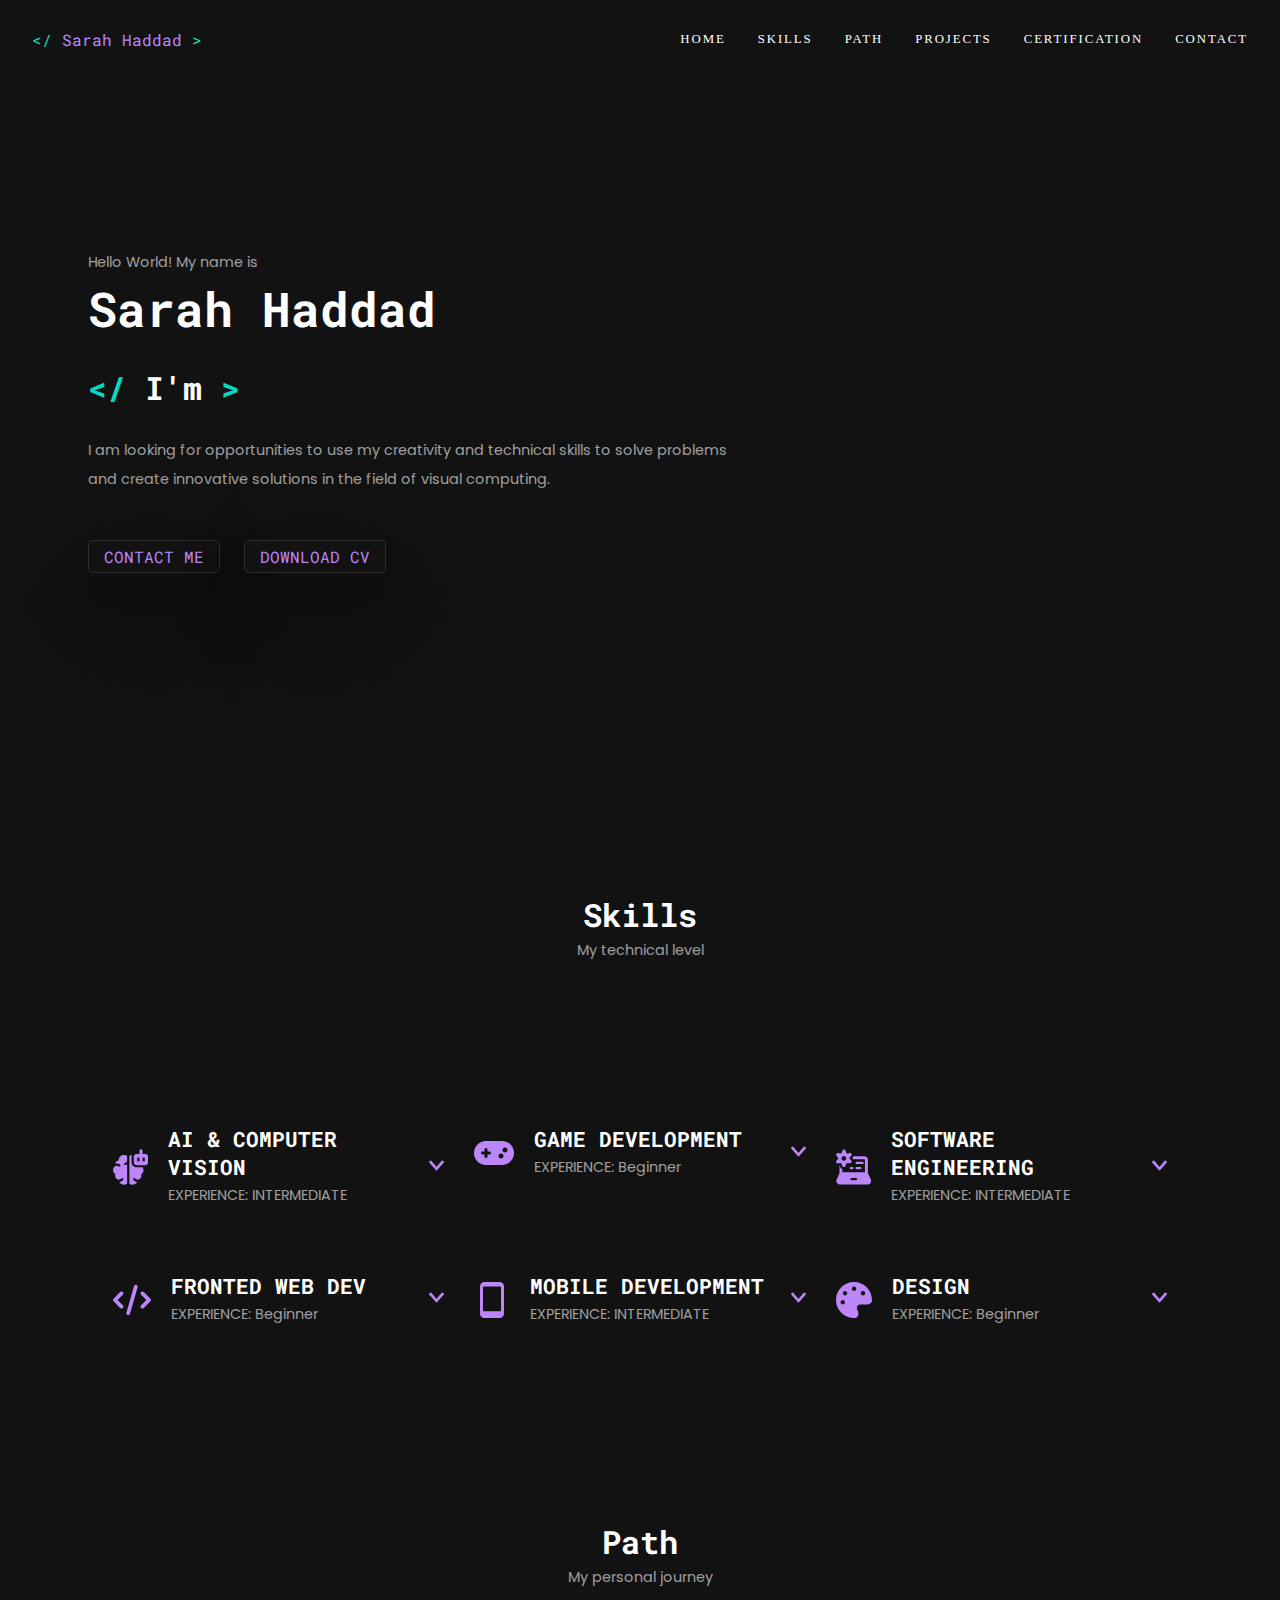
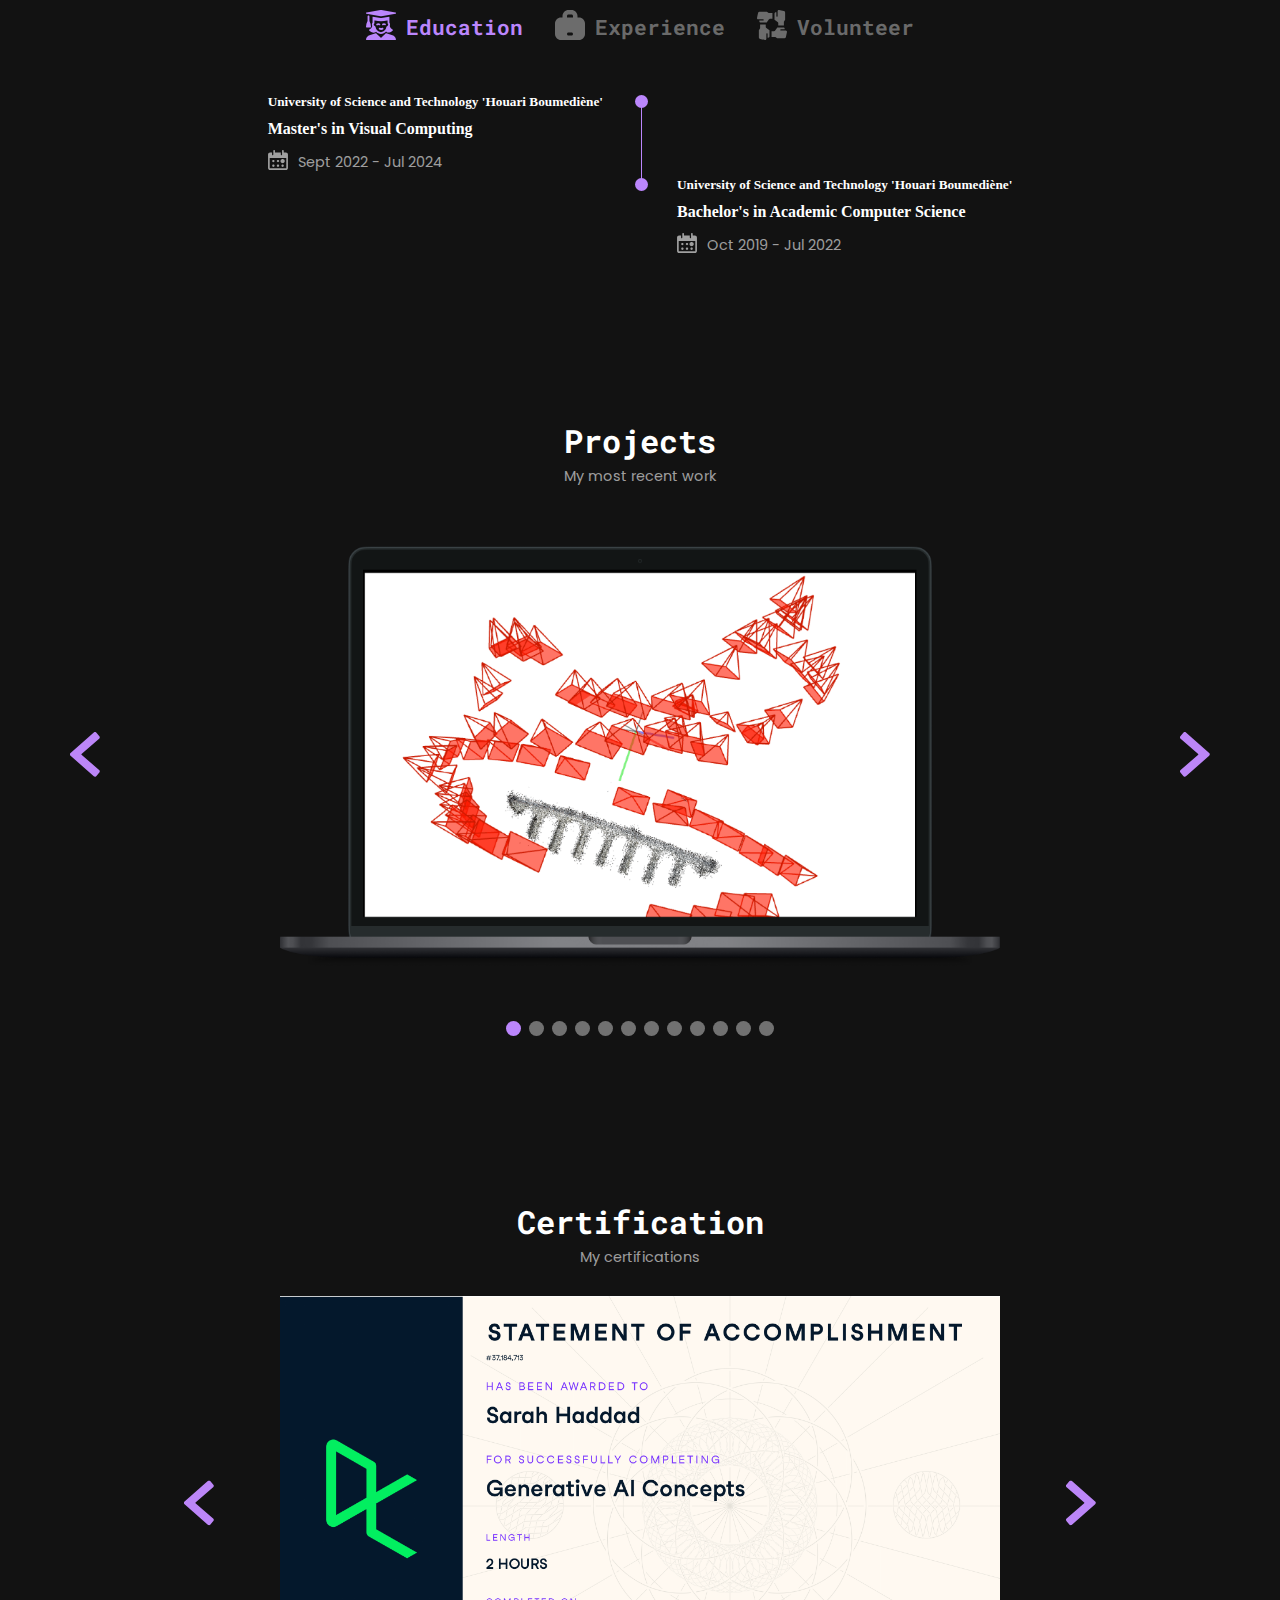
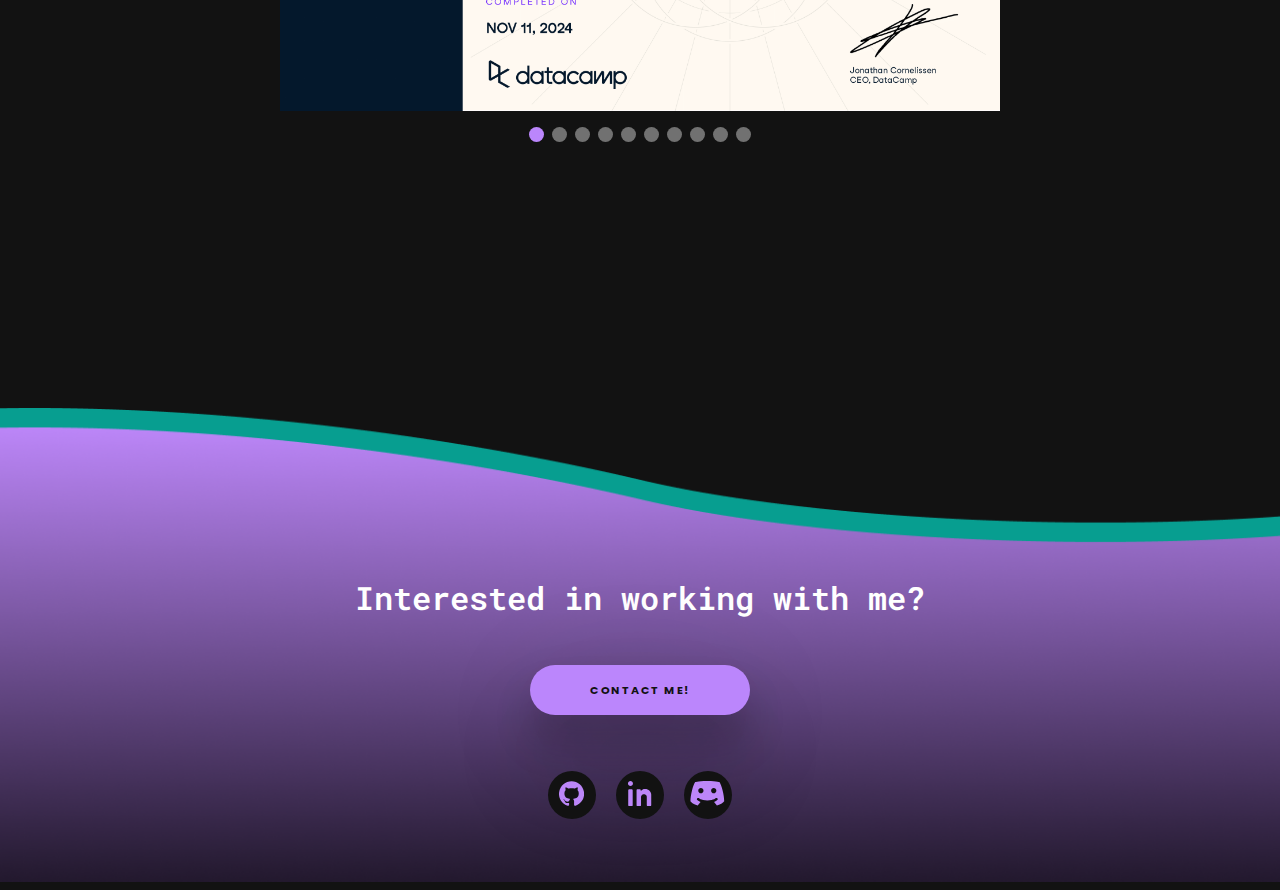
==== index.html @ 55890edb "fixing" ====
<!DOCTYPE html>
<html lang="en">

<head>
  <meta charset="UTF-8" />
  <meta name="viewport" content="width=device-width, initial-scale=1.0" />
  <title>Sarah Haddad's Portfolio</title>
  <meta name="description"
    content="Explore Sarah Haddad's portfolio, skills, and journey in the world of visual computing." />
  <link rel="stylesheet" href="https://fonts.googleapis.com/css?family=Roboto Mono" />
  <link rel="stylesheet" href="https://fonts.googleapis.com/css?family=Poppins" />
  <link rel="stylesheet" href="assets/stylee.css" />

  <link rel="icon" type="image/png" href="assets/icons/favicon-96x96.png" sizes="96x96" />
  <link rel="icon" type="image/svg+xml" href="assets/icons/favicon.svg" />
  <link rel="shortcut icon" href="assets/icons/favicon.ico" />
  <link rel="apple-touch-icon" sizes="180x180" href="assets/icons/apple-touch-icon.png" />
  <link rel="manifest" href="assets/icons/site.webmanifest" />  

</head>

<body>
  <!-- Navigation Bar -->
  <header>
    <nav>
      <a href="#" class="nav__logo">
        <span class="Green">&lt;/</span>
        <span id="typeit-quote-head">Sarah Haddad</span>
        <span class="Green">&gt;</span>
      </a>
      <div id="nav-menu">
        <ul class="nav__list">
          <li class="nav__item">
            <a href="#home" class="nav__link active-link"> Home </a>
          </li>
          <li class="nav__item">
            <a href="#skills" class="nav__link"> Skills </a>
          </li>
          <li class="nav__item">
            <a href="#path" class="nav__link"> Path </a>
          </li>
          <li class="nav__item">
            <a href="#projects" class="nav__link"> Projects </a>
          </li>
          <li class="nav__item">
            <a href="#certification" class="nav__link"> Certification </a>
          </li>
          <li class="nav__item">
            <a href="#contact" class="nav__link"> Contact </a>
          </li>
        </ul>
      </div>
    </nav>
  </header>

  <!-- Home Page -->
  <section id="home">
    <p id="noPadP">Hello World! My name is</p>
    <h1 id="noPadH">Sarah Haddad</h1>
    <h2>
      <span class="Green">&lt;/</span>
      I'm <span id='typeit-quote'></span>
      <span class="Green">&gt;</span>
    </h2>
    <p>
      I am looking for opportunities to use my creativity and technical skills
      to solve problems
      <br />
      and create innovative solutions in the field of visual computing.
    </p>
    <button id="ContactME">Contact me</button>
    <a href="https://drive.google.com/file/d/1-8u-pyVTPHi-Y_FFVBQuqlkDjjdVcRML/view?usp=sharing"
      download="CV.pdf">
      <button id="DownlowdCV">Download CV</button>
    </a>
  </section>

  <!-- Skills Page -->
  <section id="skills">
    <span class="section__bar"> </span>

    <h2 class="section__title">Skills</h2>
    <p class="section__subtitle">My technical level</p>
    <span class="section__bar"> </span>
    <div class="skills__container">
      <!-- AI & COMPUTER VISION -->
      <div class="skills__content skills__close">
        <div class="skills__header">
          <svg xmlns="http://www.w3.org/2000/svg" width="38" height="38" viewBox="0 0 518 520" fill="none">
            <path fill-rule="evenodd" clip-rule="evenodd"
              d="M389.936 67.9424V22.4215C389.936 16.6089 392.245 11.0343 396.356 6.9241C400.466 2.81392 406.04 0.504852 411.853 0.504852C417.666 0.504852 423.24 2.81392 427.35 6.9241C431.461 11.0343 433.77 16.6089 433.77 22.4215V67.9424H473.855C485.481 67.9424 496.63 72.5606 504.85 80.7809C513.07 89.0013 517.689 100.15 517.689 111.776V188.791C517.689 200.416 513.07 211.565 504.85 219.786C496.63 228.006 485.481 232.624 473.855 232.624H349.807C338.182 232.624 327.032 228.006 318.812 219.786C310.592 211.565 305.974 200.416 305.974 188.791V111.776C305.974 100.15 310.592 89.0013 318.812 80.7809C327.032 72.5606 338.182 67.9424 349.807 67.9424H389.914H389.936ZM372.381 180.791C368.022 180.791 363.841 179.06 360.758 175.977C357.675 172.894 355.944 168.713 355.944 164.354V136.301C355.944 131.941 357.675 127.76 360.758 124.677C363.841 121.595 368.022 119.863 372.381 119.863C376.741 119.863 380.921 121.595 384.004 124.677C387.087 127.76 388.819 131.941 388.819 136.301V164.354C388.819 168.713 387.087 172.894 384.004 175.977C380.921 179.06 376.741 180.791 372.381 180.791ZM434.909 164.354C434.909 168.713 436.641 172.894 439.724 175.977C442.806 179.06 446.987 180.791 451.347 180.791C455.706 180.791 459.887 179.06 462.97 175.977C466.052 172.894 467.784 168.713 467.784 164.354V136.301C467.784 131.941 466.052 127.76 462.97 124.677C459.887 121.595 455.706 119.863 451.347 119.863C446.987 119.863 442.806 121.595 439.724 124.677C436.641 127.76 434.909 131.941 434.909 136.301V164.354ZM278.994 82.254C275.1 91.6084 273.104 101.643 273.12 111.776V188.791C273.12 209.135 281.202 228.646 295.588 243.032C309.973 257.418 329.484 265.499 349.829 265.499H435.085C440.871 273.362 444.901 282.377 446.901 291.933C448.902 301.488 448.826 311.362 446.68 320.886C444.533 330.41 440.365 339.362 434.459 347.135C428.552 354.909 421.045 361.323 412.445 365.943C416.019 374.307 417.578 383.394 416.998 392.471C416.418 401.548 413.713 410.362 409.103 418.203C404.493 426.043 398.106 432.692 390.456 437.612C382.806 442.533 374.107 445.588 365.061 446.531V446.86C364.573 446.808 364.083 446.779 363.592 446.772C342.859 446.421 331.726 437.041 326.115 428.45C323.723 424.802 319.98 422.254 315.71 421.367C311.439 420.479 306.991 421.324 303.344 423.716C299.696 426.108 297.148 429.85 296.26 434.121C295.373 438.391 296.218 442.84 298.609 446.487C308.91 462.158 327.364 476.513 355.33 479.209C348.502 491.438 338.531 501.621 326.447 508.704C314.363 515.786 300.606 519.511 286.599 519.491C269.504 519.491 253.68 514.056 240.793 504.829V96.5656C251.752 88.7194 264.814 83.6348 278.994 82.254ZM162.069 81.9034C179.186 81.9034 195.009 87.3387 207.918 96.5875V158.612C208.071 164.159 207.079 169.677 205.005 174.824C202.931 179.971 199.82 184.636 195.864 188.528C188.544 195.914 180.479 199.092 177.016 199.486C174.827 199.673 172.699 200.296 170.755 201.319C168.811 202.342 167.093 203.744 165.7 205.442C164.307 207.141 163.269 209.101 162.647 211.208C162.025 213.314 161.831 215.524 162.077 217.706C162.323 219.889 163.004 222 164.08 223.915C165.155 225.83 166.604 227.51 168.34 228.855C170.076 230.201 172.064 231.185 174.186 231.75C176.309 232.314 178.523 232.448 180.698 232.142C189.245 231.178 198.954 227.277 207.918 221.118V504.807C195.009 514.056 179.208 519.491 162.069 519.491C148.062 519.511 134.305 515.786 122.221 508.704C110.137 501.621 100.165 491.438 93.338 479.209C121.304 476.535 139.779 462.158 150.058 446.487C152.45 442.84 153.295 438.391 152.407 434.121C151.52 429.85 148.972 426.108 145.324 423.716C141.677 421.324 137.229 420.479 132.958 421.367C128.688 422.254 124.945 424.802 122.553 428.45C116.942 437.041 105.809 446.421 85.0754 446.772C84.5849 446.779 84.0949 446.808 83.607 446.86L83.5851 446.553C74.5385 445.609 65.8399 442.555 58.1901 437.634C50.5402 432.714 44.1529 426.065 39.5427 418.225C34.9326 410.384 32.2283 401.57 31.648 392.493C31.0676 383.416 32.6272 374.329 36.2012 365.965C25.3539 360.127 16.2917 351.458 9.97809 340.88C3.66453 330.302 0.335702 318.211 0.345572 305.892C0.345572 282.66 11.8957 262.256 29.5386 249.917C52.5072 238.016 74.0294 243.122 83.5851 252.481C86.7323 255.358 90.8746 256.9 95.1374 256.781C99.4001 256.661 103.45 254.89 106.431 251.84C109.412 248.791 111.091 244.702 111.114 240.438C111.137 236.174 109.502 232.067 106.554 228.986C88.8012 211.606 60.2438 205.623 32.2124 213.644C34.2704 201.066 40.4044 189.512 49.6707 180.761C58.9369 172.009 70.822 166.545 83.4974 165.209C82.8543 154.499 84.4102 143.771 88.0693 133.685C91.7283 123.599 97.4131 114.369 104.774 106.563C112.134 98.7574 121.014 92.5406 130.868 88.2959C140.722 84.0511 151.34 81.8681 162.069 81.8814V81.9034Z"
              fill="#BC86F8" />
          </svg>
          <div class="info">
            <h3>AI & COMPUTER VISION</h3>
            <p>EXPERIENCE: INTERMEDIATE</p>
          </div>
          <i class="uil uil-angle-down skills__arrow">
            <svg xmlns="http://www.w3.org/2000/svg" width="15" height="15" viewBox="0 0 48 48" fill="none">
              <g clip-path="url(#clip0_47_6331)">
                <path
                  d="M0.499978 14.42L22.5 39.36C22.6981 39.5695 22.9369 39.7363 23.2016 39.8503C23.4664 39.9643 23.7517 40.0231 24.04 40.0231C24.3283 40.0231 24.6135 39.9643 24.8783 39.8503C25.1431 39.7363 25.3819 39.5695 25.58 39.36L47.58 14.42C47.9066 14.0076 48.0575 13.483 48 12.96C47.9783 12.6936 47.9034 12.4341 47.7797 12.1971C47.6561 11.9601 47.4861 11.7503 47.28 11.58L43.58 8.48003C43.3779 8.30521 43.1428 8.17266 42.8886 8.09021C42.6344 8.00777 42.3662 7.97711 42.1 8.00003C41.835 8.0192 41.5765 8.09098 41.3395 8.21117C41.1026 8.33135 40.892 8.49754 40.72 8.70003L24.38 27.6C24.2789 27.7002 24.1423 27.7564 24 27.7564C23.8577 27.7564 23.7211 27.7002 23.62 27.6L7.27998 8.70003C6.95667 8.31386 6.49956 8.06388 5.99998 8.00003C5.73509 7.97438 5.46775 8.00186 5.21361 8.08085C4.95947 8.15983 4.72366 8.28875 4.51998 8.46003L0.719978 11.58C0.513822 11.7503 0.343887 11.9601 0.22022 12.1971C0.096552 12.4341 0.0216625 12.6936 -2.15699e-05 12.96C-0.0175307 13.2244 0.0176531 13.4896 0.103487 13.7402C0.18932 13.9908 0.324093 14.2219 0.499978 14.42Z"
                  fill="#BC86F8" />
              </g>
              <defs>
                <clipPath id="clip0_47_6331">
                  <rect width="48" height="48" fill="white" />
                </clipPath>
              </defs>
            </svg>
          </i>
        </div>

        <ul class="skills__list">
          <li>
            <div class="skills__titles">
              <h4 class="skills__name">OpenCV</h4>
              <p class="skills__number">70%</p>
            </div>
            <div class="skills__bar">
              <span class="skills__percentage number70"> </span>
            </div>
          </li>
          <li>
            <div class="skills__titles">
              <h4 class="skills__name">TensorFlow</h4>
              <p class="skills__number">60%</p>
            </div>
            <div class="skills__bar">
              <span class="skills__percentage number60"> </span>
            </div>
          </li>
          <li>
            <div class="skills__titles">
              <h4 class="skills__name">PyTorch</h4>
              <p class="skills__number">70%</p>
            </div>
            <div class="skills__bar">
              <span class="skills__percentage number70"> </span>
            </div>
          </li>
          <li>
            <div class="skills__titles">
              <h4 class="skills__name">Numpy</h4>
              <p class="skills__number">70%</p>
            </div>
            <div class="skills__bar">
              <span class="skills__percentage number70"> </span>
            </div>
          </li>
          <li>
            <div class="skills__titles">
              <h4 class="skills__name">Pandas</h4>
              <p class="skills__number">70%</p>
            </div>
            <div class="skills__bar">
              <span class="skills__percentage number70"> </span>
            </div>
          </li>
        </ul>
      </div>
      <!-- GAME DEVELOPMENT -->
      <div class="skills__content skills__close">
        <div class="skills__header">
          <svg xmlns="http://www.w3.org/2000/svg" width="40" height="40" viewBox="0 0 640 384" fill="none">
            <path
              d="M192 0C86 0 0 86 0 192C0 298 86 384 192 384H448C554 384 640 298 640 192C640 86 554 0 448 0H192ZM496 104C506.609 104 516.783 108.214 524.284 115.716C531.786 123.217 536 133.391 536 144C536 154.609 531.786 164.783 524.284 172.284C516.783 179.786 506.609 184 496 184C485.391 184 475.217 179.786 467.716 172.284C460.214 164.783 456 154.609 456 144C456 133.391 460.214 123.217 467.716 115.716C475.217 108.214 485.391 104 496 104ZM392 240C392 229.391 396.214 219.217 403.716 211.716C411.217 204.214 421.391 200 432 200C442.609 200 452.783 204.214 460.284 211.716C467.786 219.217 472 229.391 472 240C472 250.609 467.786 260.783 460.284 268.284C452.783 275.786 442.609 280 432 280C421.391 280 411.217 275.786 403.716 268.284C396.214 260.783 392 250.609 392 240ZM168 136C168 122.7 178.7 112 192 112C205.3 112 216 122.7 216 136V168H248C261.3 168 272 178.7 272 192C272 205.3 261.3 216 248 216H216V248C216 261.3 205.3 272 192 272C178.7 272 168 261.3 168 248V216H136C122.7 216 112 205.3 112 192C112 178.7 122.7 168 136 168H168V136Z"
              fill="#BC86F8" />
          </svg>
          <div class="info">
            <h3>GAME DEVELOPMENT</h3>
            <p>EXPERIENCE: Beginner</p>
          </div>
          <i class="uil uil-angle-down skills__arrow">
            <svg xmlns="http://www.w3.org/2000/svg" width="15" height="15" viewBox="0 0 48 48" fill="none">
              <g clip-path="url(#clip0_47_6331)">
                <path
                  d="M0.499978 14.42L22.5 39.36C22.6981 39.5695 22.9369 39.7363 23.2016 39.8503C23.4664 39.9643 23.7517 40.0231 24.04 40.0231C24.3283 40.0231 24.6135 39.9643 24.8783 39.8503C25.1431 39.7363 25.3819 39.5695 25.58 39.36L47.58 14.42C47.9066 14.0076 48.0575 13.483 48 12.96C47.9783 12.6936 47.9034 12.4341 47.7797 12.1971C47.6561 11.9601 47.4861 11.7503 47.28 11.58L43.58 8.48003C43.3779 8.30521 43.1428 8.17266 42.8886 8.09021C42.6344 8.00777 42.3662 7.97711 42.1 8.00003C41.835 8.0192 41.5765 8.09098 41.3395 8.21117C41.1026 8.33135 40.892 8.49754 40.72 8.70003L24.38 27.6C24.2789 27.7002 24.1423 27.7564 24 27.7564C23.8577 27.7564 23.7211 27.7002 23.62 27.6L7.27998 8.70003C6.95667 8.31386 6.49956 8.06388 5.99998 8.00003C5.73509 7.97438 5.46775 8.00186 5.21361 8.08085C4.95947 8.15983 4.72366 8.28875 4.51998 8.46003L0.719978 11.58C0.513822 11.7503 0.343887 11.9601 0.22022 12.1971C0.096552 12.4341 0.0216625 12.6936 -2.15699e-05 12.96C-0.0175307 13.2244 0.0176531 13.4896 0.103487 13.7402C0.18932 13.9908 0.324093 14.2219 0.499978 14.42Z"
                  fill="#BC86F8" />
              </g>
              <defs>
                <clipPath id="clip0_47_6331">
                  <rect width="48" height="48" fill="white" />
                </clipPath>
              </defs>
            </svg>
          </i>
        </div>
        <ul class="skills__list">
          <li>
            <div class="skills__titles">
              <h4 class="skills__name">Unity Engine</h4>
              <p class="skills__number">35%</p>
            </div>
            <div class="skills__bar">
              <span class="skills__percentage number35"> </span>
            </div>
          </li>
          <li>
            <div class="skills__titles">
              <h4 class="skills__name">C#</h4>
              <p class="skills__number">45%</p>
            </div>
            <div class="skills__bar">
              <span class="skills__percentage number45"> </span>
            </div>
          </li>
          <li>
            <div class="skills__titles">
              <h4 class="skills__name">Blender</h4>
              <p class="skills__number">40%</p>
            </div>
            <div class="skills__bar">
              <span class="skills__percentage number40"> </span>
            </div>
          </li>
        </ul>
      </div>

      <!-- SOFTWARE ENGINEERING -->
      <div class="skills__content skills__close">
        <div class="skills__header">
          <svg xmlns="http://www.w3.org/2000/svg" width="38" height="38" viewBox="0 0 527 526" fill="none">
            <path fill-rule="evenodd" clip-rule="evenodd"
              d="M141.73 19.2439L151.05 47.2027C153.38 56.5223 165.029 63.5342 174.349 61.1821L202.308 54.1924C227.959 49.5326 244.268 77.4914 227.959 96.1528L206.99 117.122C203.623 120.542 201.737 125.149 201.737 129.947C201.737 134.746 203.623 139.353 206.99 142.773L227.959 163.742C244.29 182.381 227.959 212.692 202.33 205.68L174.371 203.373C165.051 201.043 153.38 205.703 151.072 217.352L141.73 245.311C140.399 250.798 137.262 255.679 132.823 259.17C128.385 262.66 122.902 264.558 117.255 264.558C111.608 264.558 106.126 262.66 101.687 259.17C97.2483 255.679 94.1114 250.798 92.78 245.311L83.4604 217.352C81.1305 208.032 69.481 201.043 60.1614 203.373L32.2026 210.362C6.52928 215.022 -9.75784 187.063 6.52928 168.424L27.4984 147.433C30.8579 144.014 32.7403 139.412 32.7403 134.618C32.7403 129.825 30.8579 125.223 27.4984 121.804L8.88137 96.1306C-7.42794 77.4914 8.88137 47.1805 34.5103 54.1924L62.4691 61.1821C71.7887 63.512 83.4604 58.8522 85.7903 47.2027L95.1099 19.2217C99.7697 -6.40723 134.74 -6.40723 141.708 19.2217L141.73 19.2439ZM152.226 132.277C152.343 136.942 151.526 141.584 149.822 145.928C148.118 150.272 145.562 154.232 142.304 157.573C139.046 160.914 135.152 163.569 130.852 165.382C126.552 167.195 121.933 168.129 117.266 168.129C112.6 168.129 107.98 167.195 103.68 165.382C99.3803 163.569 95.4866 160.914 92.2287 157.573C88.9707 154.232 86.4144 150.272 84.7104 145.928C83.0063 141.584 82.189 136.942 82.3065 132.277C82.6292 123.224 86.4525 114.649 92.9714 108.358C99.4903 102.068 108.196 98.5522 117.255 98.5522C126.314 98.5522 135.02 102.068 141.539 108.358C148.058 114.649 151.881 123.224 152.204 132.277H152.226ZM52.1288 357.39V239.675L55.546 238.832L60.9602 255.119C66.7961 275.245 80.487 288.248 96.5079 294.172V340.038H433.123V155.199C433.123 150.606 428.264 145.724 423.559 145.724H256.162C254.716 143.801 253.16 141.964 251.502 140.221L241.25 129.947L251.502 119.696C256.614 114.332 260.758 108.124 263.75 101.345H423.559C452.694 101.345 477.48 126.02 477.48 155.221V357.168L521.859 449.788C522.081 450.231 522.303 450.675 522.458 451.119C528.516 466.23 530.003 485.646 517.488 502.288C508.39 514.403 493.989 525.942 472.221 525.942H59.4957C40.568 525.942 23.8815 515.136 14.229 502.288C2.13575 486.178 2.64611 464.566 9.81333 449.854L52.1288 357.39ZM232.685 429.395C228.271 429.395 224.038 431.149 220.917 434.27C217.796 437.391 216.043 441.624 216.043 446.038C216.043 450.451 217.796 454.684 220.917 457.805C224.038 460.926 228.271 462.68 232.685 462.68H299.032C303.446 462.68 307.679 460.926 310.8 457.805C313.921 454.684 315.674 450.451 315.674 446.038C315.674 441.624 313.921 437.391 310.8 434.27C307.679 431.149 303.446 429.395 299.032 429.395H232.685ZM292.353 201.087C292.353 196.673 294.106 192.44 297.227 189.319C300.348 186.198 304.581 184.445 308.995 184.445H397.442C401.856 184.445 406.089 186.198 409.21 189.319C412.331 192.44 414.084 196.673 414.084 201.087C414.084 205.501 412.331 209.734 409.21 212.855C406.089 215.976 401.856 217.729 397.442 217.729H308.995C304.581 217.729 300.348 215.976 297.227 212.855C294.106 209.734 292.353 205.501 292.353 201.087ZM308.995 261.687C304.581 261.687 300.348 263.44 297.227 266.561C294.106 269.682 292.353 273.915 292.353 278.329C292.353 282.743 294.106 286.976 297.227 290.097C300.348 293.218 304.581 294.971 308.995 294.971H364.291C368.705 294.971 372.938 293.218 376.059 290.097C379.18 286.976 380.933 282.743 380.933 278.329C380.933 273.915 379.18 269.682 376.059 266.561C372.938 263.44 368.705 261.687 364.291 261.687H308.995ZM204.637 279.239C204.637 274.825 206.391 270.592 209.512 267.471C212.633 264.35 216.866 262.597 221.28 262.597H243.469C245.655 262.597 247.819 263.027 249.838 263.863C251.857 264.7 253.692 265.926 255.237 267.471C256.782 269.016 258.008 270.851 258.845 272.87C259.681 274.889 260.111 277.053 260.111 279.239C260.111 281.424 259.681 283.588 258.845 285.607C258.008 287.626 256.782 289.461 255.237 291.007C253.692 292.552 251.857 293.778 249.838 294.614C247.819 295.45 245.655 295.881 243.469 295.881H221.28C216.866 295.881 212.633 294.128 209.512 291.007C206.391 287.885 204.637 283.652 204.637 279.239Z"
              fill="#BC86F8" />
          </svg>
          <div class="info">
            <h3>SOFTWARE ENGINEERING</h3>
            <p>EXPERIENCE: INTERMEDIATE</p>
          </div>
          <i class="uil uil-angle-down skills__arrow">
            <svg xmlns="http://www.w3.org/2000/svg" width="15" height="15" viewBox="0 0 48 48" fill="none">
              <g clip-path="url(#clip0_47_6331)">
                <path
                  d="M0.499978 14.42L22.5 39.36C22.6981 39.5695 22.9369 39.7363 23.2016 39.8503C23.4664 39.9643 23.7517 40.0231 24.04 40.0231C24.3283 40.0231 24.6135 39.9643 24.8783 39.8503C25.1431 39.7363 25.3819 39.5695 25.58 39.36L47.58 14.42C47.9066 14.0076 48.0575 13.483 48 12.96C47.9783 12.6936 47.9034 12.4341 47.7797 12.1971C47.6561 11.9601 47.4861 11.7503 47.28 11.58L43.58 8.48003C43.3779 8.30521 43.1428 8.17266 42.8886 8.09021C42.6344 8.00777 42.3662 7.97711 42.1 8.00003C41.835 8.0192 41.5765 8.09098 41.3395 8.21117C41.1026 8.33135 40.892 8.49754 40.72 8.70003L24.38 27.6C24.2789 27.7002 24.1423 27.7564 24 27.7564C23.8577 27.7564 23.7211 27.7002 23.62 27.6L7.27998 8.70003C6.95667 8.31386 6.49956 8.06388 5.99998 8.00003C5.73509 7.97438 5.46775 8.00186 5.21361 8.08085C4.95947 8.15983 4.72366 8.28875 4.51998 8.46003L0.719978 11.58C0.513822 11.7503 0.343887 11.9601 0.22022 12.1971C0.096552 12.4341 0.0216625 12.6936 -2.15699e-05 12.96C-0.0175307 13.2244 0.0176531 13.4896 0.103487 13.7402C0.18932 13.9908 0.324093 14.2219 0.499978 14.42Z"
                  fill="#BC86F8" />
              </g>
              <defs>
                <clipPath id="clip0_47_6331">
                  <rect width="48" height="48" fill="white" />
                </clipPath>
              </defs>
            </svg>
          </i>
        </div>
        <ul class="skills__list">
          <li>
            <div class="skills__titles">
              <h4 class="skills__name">Python</h4>
              <p class="skills__number">75%</p>
            </div>
            <div class="skills__bar">
              <span class="skills__percentage number75"> </span>
            </div>
          </li>
          <li>
            <div class="skills__titles">
              <h4 class="skills__name">Java</h4>
              <p class="skills__number">40%</p>
            </div>
            <div class="skills__bar">
              <span class="skills__percentage number40"> </span>
            </div>
          </li>
          <li>
            <div class="skills__titles">
              <h4 class="skills__name">C</h4>
              <p class="skills__number">60%</p>
            </div>
            <div class="skills__bar">
              <span class="skills__percentage number60"> </span>
            </div>
          </li>
          <li>
            <div class="skills__titles">
              <h4 class="skills__name">GitHub</h4>
              <p class="skills__number">60%</p>
            </div>
            <div class="skills__bar">
              <span class="skills__percentage number60"> </span>
            </div>
          </li>
        </ul>
      </div>
      <!-- FRONTED WEB DEVELOPMENT -->
      <div class="skills__content skills__close">
        <div class="skills__header">
          <svg xmlns="http://www.w3.org/2000/svg" width="38" height="38" viewBox="0 0 640 513" fill="none">
            <path
              d="M392.775 1.25413C375.775 -3.64587 358.075 6.25413 353.175 23.2541L225.175 471.254C220.275 488.254 230.175 505.954 247.175 510.854C264.175 515.754 281.875 505.854 286.775 488.854L414.775 40.8541C419.675 23.8541 409.775 6.15413 392.775 1.25413ZM473.375 121.354C460.875 133.854 460.875 154.154 473.375 166.654L562.675 256.054L473.275 345.454C460.775 357.954 460.775 378.254 473.275 390.754C485.775 403.254 506.075 403.254 518.575 390.754L630.575 278.754C643.075 266.254 643.075 245.954 630.575 233.454L518.575 121.454C506.075 108.954 485.775 108.954 473.275 121.454L473.375 121.354ZM166.675 121.354C154.175 108.854 133.875 108.854 121.375 121.354L9.375 233.354C-3.125 245.854 -3.125 266.154 9.375 278.654L121.375 390.654C133.875 403.154 154.175 403.154 166.675 390.654C179.175 378.154 179.175 357.854 166.675 345.354L77.275 256.054L166.675 166.654C179.175 154.154 179.175 133.854 166.675 121.354Z"
              fill="#BC86F8" />
          </svg>
          <div class="info">
            <h3>FRONTED WEB DEV</h3>
            <p>EXPERIENCE: Beginner</p>
          </div>
          <i class="uil uil-angle-down skills__arrow">
            <svg xmlns="http://www.w3.org/2000/svg" width="15" height="15" viewBox="0 0 48 48" fill="none">
              <g clip-path="url(#clip0_47_6331)">
                <path
                  d="M0.499978 14.42L22.5 39.36C22.6981 39.5695 22.9369 39.7363 23.2016 39.8503C23.4664 39.9643 23.7517 40.0231 24.04 40.0231C24.3283 40.0231 24.6135 39.9643 24.8783 39.8503C25.1431 39.7363 25.3819 39.5695 25.58 39.36L47.58 14.42C47.9066 14.0076 48.0575 13.483 48 12.96C47.9783 12.6936 47.9034 12.4341 47.7797 12.1971C47.6561 11.9601 47.4861 11.7503 47.28 11.58L43.58 8.48003C43.3779 8.30521 43.1428 8.17266 42.8886 8.09021C42.6344 8.00777 42.3662 7.97711 42.1 8.00003C41.835 8.0192 41.5765 8.09098 41.3395 8.21117C41.1026 8.33135 40.892 8.49754 40.72 8.70003L24.38 27.6C24.2789 27.7002 24.1423 27.7564 24 27.7564C23.8577 27.7564 23.7211 27.7002 23.62 27.6L7.27998 8.70003C6.95667 8.31386 6.49956 8.06388 5.99998 8.00003C5.73509 7.97438 5.46775 8.00186 5.21361 8.08085C4.95947 8.15983 4.72366 8.28875 4.51998 8.46003L0.719978 11.58C0.513822 11.7503 0.343887 11.9601 0.22022 12.1971C0.096552 12.4341 0.0216625 12.6936 -2.15699e-05 12.96C-0.0175307 13.2244 0.0176531 13.4896 0.103487 13.7402C0.18932 13.9908 0.324093 14.2219 0.499978 14.42Z"
                  fill="#BC86F8" />
              </g>
              <defs>
                <clipPath id="clip0_47_6331">
                  <rect width="48" height="48" fill="white" />
                </clipPath>
              </defs>
            </svg>
          </i>
        </div>

        <ul class="skills__list">
          <li>
            <!-- HTML5: 60% -->
            <div class="skills__titles">
              <h4 class="skills__name">HTML5</h4>
              <p class="skills__number">60%</p>
            </div>
            <div class="skills__bar">
              <span class="skills__percentage number60"> </span>
            </div>
          </li>
          <li>
            <!-- CSS3: 60% -->
            <div class="skills__titles">
              <h4 class="skills__name">CSS3</h4>
              <p class="skills__number">60%</p>
            </div>
            <div class="skills__bar">
              <span class="skills__percentage number60"> </span>
            </div>
          </li>
          <li>
            <!-- Javascript: 50% -->
            <div class="skills__titles">
              <h4 class="skills__name">Javascript</h4>
              <p class="skills__number">50%</p>
            </div>
            <div class="skills__bar">
              <span class="skills__percentage number50"> </span>
            </div>
          </li>
          <!-- D3.js: 50% -->
          <div class="skills__titles">
            <h4 class="skills__name">D3.js</h4>
            <p class="skills__number">50%</p>
          </div>
          <div class="skills__bar">
            <span class="skills__percentage number50"> </span>
          </div>
          </li>
          <li>
            <!-- Vue.js: 30% -->
            <div class="skills__titles">
              <h4 class="skills__name">Vue.js</h4>
              <p class="skills__number">30%</p>
            </div>
            <div class="skills__bar">
              <span class="skills__percentage number30"> </span>
            </div>
          </li>
          <li>
            <!-- React: 20% -->
            <div class="skills__titles">
              <h4 class="skills__name">React</h4>
              <p class="skills__number">20%</p>
            </div>
            <div class="skills__bar">
              <span class="skills__percentage number20"> </span>
            </div>
          </li>
        </ul>
      </div>
      <!-- MOBILE DEVELOPMENT -->
      <div class="skills__content skills__close">
        <div class="skills__header">
          <svg xmlns="http://www.w3.org/2000/svg" width="36" height="36" viewBox="0 0 248 372" fill="none">
            <path
              d="M201.5 0H46.5C34.1674 0 22.34 4.89909 13.6195 13.6195C4.89909 22.34 0 34.1674 0 46.5V325.5C0 337.833 4.89909 349.66 13.6195 358.38C22.34 367.101 34.1674 372 46.5 372H201.5C213.833 372 225.66 367.101 234.38 358.38C243.101 349.66 248 337.833 248 325.5V46.5C248 34.1674 243.101 22.34 234.38 13.6195C225.66 4.89909 213.833 0 201.5 0ZM217 294.5C217 296.555 216.183 298.527 214.73 299.98C213.277 301.434 211.305 302.25 209.25 302.25H38.75C36.6946 302.25 34.7233 301.434 33.2699 299.98C31.8165 298.527 31 296.555 31 294.5V54.25C31 52.1946 31.8165 50.2233 33.2699 48.7699C34.7233 47.3165 36.6946 46.5 38.75 46.5H209.25C211.305 46.5 213.277 47.3165 214.73 48.7699C216.183 50.2233 217 52.1946 217 54.25V294.5Z"
              fill="#BC86F8" />
          </svg>
          <div class="info">
            <h3>MOBILE DEVELOPMENT</h3>
            <p>EXPERIENCE: INTERMEDIATE</p>
          </div>
          <i class="uil uil-angle-down skills__arrow">
            <svg xmlns="http://www.w3.org/2000/svg" width="15" height="15" viewBox="0 0 48 48" fill="none">
              <g clip-path="url(#clip0_47_6331)">
                <path
                  d="M0.499978 14.42L22.5 39.36C22.6981 39.5695 22.9369 39.7363 23.2016 39.8503C23.4664 39.9643 23.7517 40.0231 24.04 40.0231C24.3283 40.0231 24.6135 39.9643 24.8783 39.8503C25.1431 39.7363 25.3819 39.5695 25.58 39.36L47.58 14.42C47.9066 14.0076 48.0575 13.483 48 12.96C47.9783 12.6936 47.9034 12.4341 47.7797 12.1971C47.6561 11.9601 47.4861 11.7503 47.28 11.58L43.58 8.48003C43.3779 8.30521 43.1428 8.17266 42.8886 8.09021C42.6344 8.00777 42.3662 7.97711 42.1 8.00003C41.835 8.0192 41.5765 8.09098 41.3395 8.21117C41.1026 8.33135 40.892 8.49754 40.72 8.70003L24.38 27.6C24.2789 27.7002 24.1423 27.7564 24 27.7564C23.8577 27.7564 23.7211 27.7002 23.62 27.6L7.27998 8.70003C6.95667 8.31386 6.49956 8.06388 5.99998 8.00003C5.73509 7.97438 5.46775 8.00186 5.21361 8.08085C4.95947 8.15983 4.72366 8.28875 4.51998 8.46003L0.719978 11.58C0.513822 11.7503 0.343887 11.9601 0.22022 12.1971C0.096552 12.4341 0.0216625 12.6936 -2.15699e-05 12.96C-0.0175307 13.2244 0.0176531 13.4896 0.103487 13.7402C0.18932 13.9908 0.324093 14.2219 0.499978 14.42Z"
                  fill="#BC86F8" />
              </g>
              <defs>
                <clipPath id="clip0_47_6331">
                  <rect width="48" height="48" fill="white" />
                </clipPath>
              </defs>
            </svg>
          </i>
        </div>
        <ul class="skills__list">
          <li>
            <!-- Flutter: 40% -->
            <div class="skills__titles">
              <h4 class="skills__name">Flutter</h4>
              <p class="skills__number">70%</p>
            </div>
            <div class="skills__bar">
              <span class="skills__percentage number70"> </span>
            </div>
          </li>
          <li>
            <!-- Firebase: 40% -->
            <div class="skills__titles">
              <h4 class="skills__name">Firebase</h4>
              <p class="skills__number">70%</p>
            </div>
            <div class="skills__bar">
              <span class="skills__percentage number70"> </span>
            </div>
          </li>
        </ul>
      </div>
      <!-- DESIGN -->
      <div class="skills__content skills__close">
        <div class="skills__header">
          <svg xmlns="http://www.w3.org/2000/svg" width="36" height="36" viewBox="0 0 512 512" fill="none">
            <path
              d="M512 256C512 256.9 512 257.8 512 258.7C511.6 295.2 478.4 320 441.9 320H344C317.5 320 296 341.5 296 368C296 371.4 296.4 374.7 297 377.9C299.1 388.1 303.5 397.9 307.8 407.8C313.9 421.6 319.9 435.3 319.9 449.8C319.9 481.6 298.3 510.5 266.5 511.8C263 511.9 259.5 512 255.9 512C114.6 512 0 397.4 0 256C0 114.6 114.6 0 256 0C397.4 0 512 114.6 512 256ZM128 288C128 279.513 124.629 271.374 118.627 265.373C112.626 259.371 104.487 256 96 256C87.5131 256 79.3737 259.371 73.3726 265.373C67.3714 271.374 64 279.513 64 288C64 296.487 67.3714 304.626 73.3726 310.627C79.3737 316.629 87.5131 320 96 320C104.487 320 112.626 316.629 118.627 310.627C124.629 304.626 128 296.487 128 288ZM128 192C136.487 192 144.626 188.629 150.627 182.627C156.629 176.626 160 168.487 160 160C160 151.513 156.629 143.374 150.627 137.373C144.626 131.371 136.487 128 128 128C119.513 128 111.374 131.371 105.373 137.373C99.3714 143.374 96 151.513 96 160C96 168.487 99.3714 176.626 105.373 182.627C111.374 188.629 119.513 192 128 192ZM288 96C288 87.5131 284.629 79.3737 278.627 73.3726C272.626 67.3714 264.487 64 256 64C247.513 64 239.374 67.3714 233.373 73.3726C227.371 79.3737 224 87.5131 224 96C224 104.487 227.371 112.626 233.373 118.627C239.374 124.629 247.513 128 256 128C264.487 128 272.626 124.629 278.627 118.627C284.629 112.626 288 104.487 288 96ZM384 192C392.487 192 400.626 188.629 406.627 182.627C412.629 176.626 416 168.487 416 160C416 151.513 412.629 143.374 406.627 137.373C400.626 131.371 392.487 128 384 128C375.513 128 367.374 131.371 361.373 137.373C355.371 143.374 352 151.513 352 160C352 168.487 355.371 176.626 361.373 182.627C367.374 188.629 375.513 192 384 192Z"
              fill="#BC86F8" />
          </svg>
          <div class="info">
            <h3>DESIGN</h3>
            <p>EXPERIENCE: Beginner</p>
          </div>
          <i class="uil uil-angle-down skills__arrow">
            <svg xmlns="http://www.w3.org/2000/svg" width="15" height="15" viewBox="0 0 48 48" fill="none">
              <g clip-path="url(#clip0_47_6331)">
                <path
                  d="M0.499978 14.42L22.5 39.36C22.6981 39.5695 22.9369 39.7363 23.2016 39.8503C23.4664 39.9643 23.7517 40.0231 24.04 40.0231C24.3283 40.0231 24.6135 39.9643 24.8783 39.8503C25.1431 39.7363 25.3819 39.5695 25.58 39.36L47.58 14.42C47.9066 14.0076 48.0575 13.483 48 12.96C47.9783 12.6936 47.9034 12.4341 47.7797 12.1971C47.6561 11.9601 47.4861 11.7503 47.28 11.58L43.58 8.48003C43.3779 8.30521 43.1428 8.17266 42.8886 8.09021C42.6344 8.00777 42.3662 7.97711 42.1 8.00003C41.835 8.0192 41.5765 8.09098 41.3395 8.21117C41.1026 8.33135 40.892 8.49754 40.72 8.70003L24.38 27.6C24.2789 27.7002 24.1423 27.7564 24 27.7564C23.8577 27.7564 23.7211 27.7002 23.62 27.6L7.27998 8.70003C6.95667 8.31386 6.49956 8.06388 5.99998 8.00003C5.73509 7.97438 5.46775 8.00186 5.21361 8.08085C4.95947 8.15983 4.72366 8.28875 4.51998 8.46003L0.719978 11.58C0.513822 11.7503 0.343887 11.9601 0.22022 12.1971C0.096552 12.4341 0.0216625 12.6936 -2.15699e-05 12.96C-0.0175307 13.2244 0.0176531 13.4896 0.103487 13.7402C0.18932 13.9908 0.324093 14.2219 0.499978 14.42Z"
                  fill="#BC86F8" />
              </g>
              <defs>
                <clipPath id="clip0_47_6331">
                  <rect width="48" height="48" fill="white" />
                </clipPath>
              </defs>
            </svg>
          </i>
        </div>
        <ul class="skills__list">
          <li>
            <!-- Figma: 50% -->
            <div class="skills__titles">
              <h4 class="skills__name">Figma</h4>
              <p class="skills__number">50%</p>
            </div>
            <div class="skills__bar">
              <span class="skills__percentage number50"> </span>
            </div>
          </li>
        </ul>
      </div>
    </div>
  </section>

  <!-- Path Page -->
  <section id="path">
    <h2 class="section__title">Path</h2>
    <p class="section__subtitle">My personal journey</p>

    <div class="path__container">
      <div class="path__tabs">
        <div class="path__button  path__active" data-target="#education">
          <i class="path__icon">

            <svg width="30" height="30" viewBox="0 0 304 304" fill="none" xmlns="http://www.w3.org/2000/svg">
              <g clip-path="url(#clip0_3_2)">
                <path
                  d="M6.33338 177.333H44.3334C46.0131 177.333 47.624 176.666 48.8117 175.479C49.9995 174.291 50.6667 172.68 50.6667 171C50.0319 150.243 44.6134 129.913 34.8334 111.593V65.8668C34.8334 63.3473 33.8325 60.9309 32.0509 59.1493C30.2693 57.3677 27.8529 56.3668 25.3334 56.3668C22.8138 56.3668 20.3975 57.3677 18.6159 59.1493C16.8343 60.9309 15.8334 63.3473 15.8334 65.8668V111.593C6.07218 129.875 0.654269 150.16 4.61827e-05 170.873C-0.0168033 171.716 0.134567 172.553 0.445295 173.336C0.756022 174.119 1.21986 174.832 1.80965 175.434C2.39944 176.036 3.10333 176.513 3.8801 176.84C4.65687 177.166 5.49091 177.334 6.33338 177.333Z"
                  fill="#6C6C6C" />
                <path
                  d="M268.407 256.753L205.073 235.853C203.994 235.464 202.826 235.388 201.705 235.635C200.585 235.882 199.557 236.44 198.74 237.246L156.307 278.666C155.129 279.789 153.564 280.416 151.937 280.416C150.309 280.416 148.745 279.789 147.567 278.666L104.373 237.5C103.557 236.694 102.529 236.135 101.408 235.888C100.287 235.642 99.1196 235.717 98.04 236.106L35.5934 256.753C26.9554 259.943 19.2118 265.164 13.0167 271.976C6.82167 278.789 2.35707 286.992 2.94e-05 295.893C-0.254802 296.818 -0.296 297.79 -0.120452 298.733C0.0550964 299.677 0.442799 300.568 1.01336 301.34C1.61625 302.112 2.38393 302.741 3.26045 303.179C4.13696 303.617 5.10023 303.854 6.08003 303.873H297.413C298.393 303.854 299.356 303.617 300.233 303.179C301.109 302.741 301.877 302.112 302.48 301.34C303.051 300.568 303.438 299.677 303.614 298.733C303.789 297.79 303.748 296.818 303.493 295.893C301.215 287.032 296.838 278.85 290.731 272.037C284.624 265.225 276.967 259.982 268.407 256.753Z"
                  fill="#6C6C6C" />
                <path
                  d="M5.19332 38.0001L146.553 62.3201C148.343 62.7845 150.163 63.1231 152 63.3335C153.813 63.4583 155.633 63.4583 157.447 63.3335L298.807 38.0001C300.486 38.0001 302.097 37.3329 303.285 36.1452C304.473 34.9574 305.14 33.3465 305.14 31.6668C305.14 29.9871 304.473 28.3762 303.285 27.1885C302.097 26.0007 300.486 25.3335 298.807 25.3335L157.447 0.633478C153.843 -0.000913709 150.157 -0.000913709 146.553 0.633478L5.19332 25.3335C3.51361 25.3335 1.90271 26.0007 0.714976 27.1885C-0.472755 28.3762 -1.14001 29.9871 -1.14001 31.6668C-1.14001 33.3465 -0.472755 34.9574 0.714976 36.1452C1.90271 37.3329 3.51361 38.0001 5.19332 38.0001Z"
                  fill="#6C6C6C" />
                <path
                  d="M130.34 184.934C129.204 187.125 128.965 189.672 129.674 192.037C130.384 194.401 131.985 196.396 134.14 197.6C140.126 200.693 146.783 202.259 153.52 202.16C160.214 202.233 166.824 200.668 172.773 197.6C174.681 196.261 176.029 194.268 176.563 192C177.097 189.732 176.778 187.346 175.668 185.298C174.557 183.249 172.733 181.68 170.541 180.889C168.349 180.098 165.943 180.14 163.78 181.007C160.577 182.521 157.062 183.259 153.52 183.16C149.929 183.365 146.347 182.623 143.133 181.007C140.914 179.841 138.324 179.6 135.928 180.335C133.532 181.071 131.523 182.724 130.34 184.934Z"
                  fill="#6C6C6C" />
                <path
                  d="M120.333 152.76C121.551 152.072 122.925 151.71 124.323 151.71C125.722 151.71 127.096 152.072 128.313 152.76C129.211 153.727 130.3 154.496 131.511 155.019C132.721 155.542 134.028 155.807 135.347 155.797C136.666 155.787 137.968 155.503 139.171 154.962C140.374 154.421 141.452 153.636 142.334 152.656C143.217 151.676 143.886 150.523 144.299 149.27C144.712 148.017 144.859 146.693 144.732 145.38C144.605 144.067 144.205 142.795 143.559 141.645C142.913 140.495 142.035 139.492 140.98 138.7C136.214 134.928 130.286 132.929 124.21 133.045C118.133 133.16 112.286 135.383 107.667 139.333C106.612 140.125 105.734 141.128 105.088 142.278C104.442 143.428 104.042 144.7 103.915 146.013C103.788 147.326 103.935 148.651 104.348 149.904C104.761 151.156 105.43 152.309 106.312 153.289C107.195 154.269 108.273 155.055 109.476 155.595C110.679 156.136 111.981 156.421 113.3 156.43C114.619 156.44 115.926 156.175 117.136 155.652C118.347 155.13 119.436 154.36 120.333 153.393V152.76Z"
                  fill="#6C6C6C" />
                <path
                  d="M178.22 152.76C179.414 152.071 180.768 151.708 182.147 151.708C183.525 151.708 184.879 152.071 186.073 152.76C187.004 153.593 188.09 154.234 189.269 154.646C190.448 155.059 191.697 155.235 192.944 155.165C194.191 155.094 195.412 154.778 196.537 154.235C197.662 153.692 198.669 152.933 199.5 152C201.029 150.206 201.815 147.895 201.697 145.541C201.579 143.187 200.567 140.966 198.867 139.333C194.144 135.486 188.238 133.385 182.147 133.385C176.055 133.385 170.15 135.486 165.427 139.333C163.786 140.994 162.804 143.194 162.664 145.524C162.524 147.854 163.236 150.155 164.667 152C165.499 152.951 166.513 153.727 167.65 154.281C168.786 154.836 170.021 155.158 171.283 155.228C172.546 155.299 173.809 155.117 175.001 154.693C176.192 154.27 177.286 153.612 178.22 152.76Z"
                  fill="#6C6C6C" />
                <path
                  d="M35.5932 196.967C34.609 197.271 33.714 197.811 32.9856 198.539C32.2572 199.268 31.7174 200.163 31.4132 201.147C31.1061 202.145 31.0613 203.205 31.2832 204.226C31.505 205.247 31.986 206.193 32.6798 206.973C42.8132 219.64 69.5398 234.84 89.1732 229.14C94.3186 227.508 98.7749 224.21 101.84 219.767C115.346 233.225 133.042 241.671 152 243.707C171.505 241.414 189.623 232.467 203.3 218.373C206.561 222.507 210.966 225.59 215.966 227.24C226.104 228.929 236.506 227.988 246.176 224.506C255.845 221.024 264.46 215.118 271.193 207.353C271.887 206.573 272.368 205.627 272.59 204.606C272.812 203.585 272.767 202.525 272.46 201.527C272.156 200.543 271.616 199.648 270.887 198.919C270.159 198.191 269.264 197.651 268.28 197.347C261.12 193.95 254.878 188.889 250.074 182.587C245.27 176.284 242.044 168.924 240.666 161.12C242.478 156.692 243.466 151.97 243.58 147.187C243.951 140.395 241.682 133.723 237.246 128.567V71.44C237.252 70.9779 237.157 70.5201 236.967 70.0987C236.778 69.6773 236.498 69.3025 236.148 69.0007C235.798 68.699 235.386 68.4775 234.941 68.3518C234.496 68.2262 234.029 68.1994 233.573 68.2734L156.306 81.8267C153.458 82.3338 150.542 82.3338 147.693 81.8267L70.1732 68.2734C69.7169 68.1994 69.2501 68.2262 68.8053 68.3518C68.3605 68.4775 67.9487 68.699 67.5986 69.0007C67.2485 69.3025 66.9688 69.6773 66.779 70.0987C66.5891 70.5201 66.4939 70.9779 66.4998 71.44V127.933C61.7598 133.192 59.2999 140.116 59.6598 147.187C59.9718 152.228 61.2174 157.167 63.3332 161.753C61.833 169.402 58.5351 176.584 53.7118 182.707C48.8884 188.83 42.678 193.717 35.5932 196.967ZM79.9265 141.36C81.5725 140.63 82.9734 139.442 83.9617 137.937C84.9501 136.432 85.4841 134.674 85.4998 132.873V108.3C85.5092 107.81 85.6278 107.329 85.8469 106.89C86.066 106.452 86.3802 106.068 86.7665 105.767C87.178 105.556 87.6339 105.445 88.0965 105.445C88.5591 105.445 89.015 105.556 89.4265 105.767C109.851 111.15 130.878 113.916 152 114C173.117 113.958 194.143 111.234 214.573 105.893C214.985 105.682 215.441 105.572 215.903 105.572C216.366 105.572 216.822 105.682 217.233 105.893C217.619 106.195 217.934 106.579 218.153 107.017C218.372 107.455 218.49 107.937 218.5 108.427V131.48C218.182 133.454 218.487 135.479 219.372 137.272C220.257 139.066 221.679 140.539 223.44 141.487C223.44 141.487 224.96 143.387 224.833 147.06C224.911 149.773 224.302 152.462 223.062 154.876C221.822 157.29 219.991 159.351 217.74 160.867C214.428 162.38 211.54 164.685 209.331 167.579C207.122 170.473 205.659 173.867 205.073 177.46C200.26 206.087 164.54 224.833 151.746 224.833C138.953 224.833 103.233 205.833 98.4198 177.333C97.8336 173.74 96.3713 170.346 94.1621 167.452C91.9529 164.558 89.0648 162.253 85.7532 160.74C83.5021 159.224 81.6713 157.163 80.4311 154.749C79.1908 152.335 78.5815 149.646 78.6598 146.933C78.5 144.99 78.9422 143.044 79.9265 141.36Z"
                  fill="#6C6C6C" />
              </g>
              <defs>
                <clipPath id="clip0_3_2">
                  <rect width="304" height="304" fill="white" />
                </clipPath>
              </defs>
            </svg>

          </i>
          <h3 class="path__section">Education</h3>
        </div>

        <div class="path__button" data-target="#experience">
          <i class="path__icon">

            <svg width="30" height="30" viewBox="0 0 20 20" fill="none" xmlns="http://www.w3.org/2000/svg">
              <path
                d="M16 5H15V4C15 1.8 13.2 0 11 0H9C6.8 0 5 1.8 5 4V5H4C1.8 5 0 6.8 0 9V16C0 18.2 1.8 20 4 20H16C18.2 20 20 18.2 20 16V9C20 6.8 18.2 5 16 5ZM8 4C8 3.4 8.4 3 9 3H11C11.6 3 12 3.4 12 4V5H8V4ZM11 17H9C8.4 17 8 16.6 8 16C8 15.4 8.4 15 9 15H11C11.6 15 12 15.4 12 16C12 16.6 11.6 17 11 17Z"
                fill="#BC86F8" />
            </svg>

          </i>
          <h3 class="path__section">Experience</h3>
        </div>

        <div class="path__button" data-target="#volunteer">
          <i class="path__icon">
            <svg width="30" height="30" viewBox="0 0 324 324" fill="none" xmlns="http://www.w3.org/2000/svg">
              <g clip-path="url(#clip0_4_11)">
                <path
                  d="M290.25 11.61C270 7.42502 255.42 2.97002 238.275 2.39313e-05C236.34 -0.293652 234.365 -0.163153 232.485 0.382481C230.606 0.928114 228.867 1.87583 227.391 3.15998C225.914 4.44412 224.734 6.03399 223.933 7.81942C223.131 9.60484 222.728 11.5431 222.75 13.5V65.61C222.75 67.4002 222.039 69.1171 220.773 70.383C219.507 71.6489 217.79 72.36 216 72.36C214.21 72.36 212.493 71.6489 211.227 70.383C209.961 69.1171 209.25 67.4002 209.25 65.61V25.11H202.5C198.92 25.11 195.486 26.5323 192.954 29.0641C190.422 31.5958 189 35.0296 189 38.61V104.49L222.75 129.735C224.774 131.373 226.424 133.425 227.588 135.753C228.753 138.082 229.404 140.633 229.5 143.235V166.86H290.25V126.36L303.75 106.11V31.86C303.75 22.005 303.075 15.93 290.25 11.61Z"
                  fill="#6C6C6C" />
                <path
                  d="M126.225 33.6151L105.975 20.1151H31.725C22.005 20.1151 15.795 20.7901 11.475 33.6151C7.29002 54.0001 2.97002 68.4451 2.39313e-05 85.5901C-0.293652 87.5249 -0.163153 89.5005 0.382481 91.3799C0.928114 93.2593 1.87583 94.9976 3.15998 96.4743C4.44412 97.9511 6.03399 99.1311 7.81942 99.9324C9.60484 100.734 11.5431 101.137 13.5 101.115H65.475C67.2652 101.115 68.9821 101.826 70.248 103.092C71.5139 104.358 72.225 106.075 72.225 107.865C72.225 109.655 71.5139 111.372 70.248 112.638C68.9821 113.904 67.2652 114.615 65.475 114.615H24.975V121.5C24.975 125.081 26.3973 128.514 28.9291 131.046C31.4608 133.578 34.8946 135 38.475 135H104.355L129.6 101.115C131.238 99.091 133.29 97.4412 135.618 96.2769C137.947 95.1125 140.498 94.4606 143.1 94.3651H166.86V33.6151H126.225Z"
                  fill="#6C6C6C" />
                <path
                  d="M101.115 194.265C99.0637 192.652 97.3946 190.605 96.2275 188.271C95.0605 185.937 94.4245 183.374 94.3651 180.765V157.14H33.6151V197.64L20.1151 217.89V292.14C20.1151 301.995 20.7901 308.07 33.6151 312.39C53.8651 316.575 68.4451 321.03 85.5901 323.595C87.5249 323.889 89.5005 323.758 91.3799 323.213C93.2593 322.667 94.9976 321.719 96.4743 320.435C97.9511 319.151 99.1311 317.561 99.9324 315.776C100.734 313.99 101.137 312.052 101.115 310.095V258.39C101.115 256.6 101.826 254.883 103.092 253.617C104.358 252.351 106.075 251.64 107.865 251.64C109.655 251.64 111.372 252.351 112.638 253.617C113.904 254.883 114.615 256.6 114.615 258.39V298.89H121.5C125.081 298.89 128.514 297.468 131.046 294.936C133.578 292.404 135 288.97 135 285.39V219.51L101.115 194.265Z"
                  fill="#6C6C6C" />
                <path
                  d="M310.5 222.615H258.525C256.735 222.615 255.018 221.904 253.752 220.638C252.486 219.372 251.775 217.655 251.775 215.865C251.775 214.075 252.486 212.358 253.752 211.092C255.018 209.826 256.735 209.115 258.525 209.115H299.025V202.5C299.025 198.92 297.603 195.486 295.071 192.954C292.539 190.422 289.105 189 285.525 189H219.645L194.4 222.75C192.762 224.774 190.71 226.424 188.382 227.588C186.053 228.753 183.502 229.404 180.9 229.5H157.14V290.25H197.64L217.89 303.75H292.14C301.86 303.75 308.07 303.75 312.39 290.25C316.575 270 320.895 255.42 323.595 238.275C323.905 236.364 323.8 234.408 323.288 232.541C322.776 230.674 321.868 228.938 320.626 227.453C319.383 225.968 317.836 224.767 316.089 223.932C314.342 223.097 312.436 222.648 310.5 222.615Z"
                  fill="#6C6C6C" />
              </g>
              <defs>
                <clipPath id="clip0_4_11">
                  <rect width="324" height="324" fill="white" />
                </clipPath>
              </defs>
            </svg>
          </i>
          <h3 class="path__section">Volunteer</h3>
        </div>
      </div>
      <div class="path__sections">
        <!-- path content 1 -->
        <div class="path__content path__active" data-content id="education">
          <!-- Path 1 -->
          <div class="path__data">
            <h5 class="path__subtitle">
              University of Science and Technology 'Houari Boumediène'
            </h5>
            <h4 class="path__title">Master's in Visual Computing</h4>
            <div class="path__calendar">
              <i class="calendar-icon">
                <svg xmlns="http://www.w3.org/2000/svg" width="20" height="20" viewBox="0 0 276 276" fill="none">
                  <path fill-rule="evenodd" clip-rule="evenodd"
                    d="M96.3125 11.9025C96.343 8.85251 95.1606 5.91533 93.0255 3.73709C90.8904 1.55886 87.9775 0.318002 84.9275 0.287502C81.8775 0.257002 78.9403 1.43936 76.7621 3.57446C74.5839 5.70956 73.343 8.62251 73.3125 11.6725V11.9025V63.71C73.3125 65.9975 72.4038 68.1913 70.7863 69.8088C69.1688 71.4263 66.975 72.335 64.6875 72.335C62.4 72.335 60.2062 71.4263 58.5887 69.8088C56.9712 68.1913 56.0625 65.9975 56.0625 63.71V34.5H28.957C13.662 34.5115 0.678497 47.4835 0.678497 62.79V247.319C0.678497 262.614 13.662 275.609 28.957 275.609H247.043C262.338 275.609 275.322 262.614 275.322 247.319V62.79C275.31 47.495 262.338 34.5 247.043 34.5H217.062V11.9025C217.078 10.3923 216.795 8.89391 216.231 7.49289C215.667 6.09187 214.833 4.81564 213.776 3.73709C211.64 1.55886 208.727 0.318002 205.678 0.287502C204.167 0.2724 202.669 0.554902 201.268 1.11888C199.867 1.68286 198.591 2.51726 197.512 3.57446C195.334 5.70956 194.093 8.62251 194.062 11.6725V11.9025V63.71C194.062 65.9975 193.154 68.1913 191.536 69.8088C189.919 71.4263 187.725 72.335 185.438 72.335C183.15 72.335 180.956 71.4263 179.339 69.8088C177.721 68.1913 176.812 65.9975 176.812 63.71V34.5H96.3125V11.9025ZM23.6785 247.319V108.974H252.322V247.319C252.322 249.918 249.642 252.609 247.043 252.609H28.957C26.358 252.609 23.6785 249.918 23.6785 247.319ZM172.638 152.824C172.624 149.004 173.366 145.22 174.821 141.689C176.276 138.158 178.415 134.949 181.115 132.248C183.815 129.547 187.023 127.407 190.553 125.951C194.084 124.494 197.868 123.751 201.687 123.763C205.507 123.749 209.292 124.492 212.824 125.947C216.356 127.403 219.565 129.543 222.266 132.244C224.968 134.945 227.108 138.154 228.563 141.686C230.019 145.218 230.761 149.003 230.747 152.824C230.761 156.644 230.019 160.429 228.563 163.961C227.108 167.493 224.968 170.702 222.266 173.403C219.565 176.104 216.356 178.244 212.824 179.7C209.292 181.155 205.507 181.898 201.687 181.884C197.868 181.896 194.084 181.153 190.553 179.696C187.023 178.24 183.815 176.1 181.115 173.399C178.415 170.698 176.276 167.489 174.821 163.958C173.366 160.427 172.624 156.643 172.638 152.824ZM121.486 152.824C121.486 143.67 128.846 136.31 138 136.31C147.154 136.31 154.514 143.67 154.514 152.824C154.514 161.978 147.154 169.338 138 169.338C128.846 169.338 121.486 161.978 121.486 152.824ZM121.486 216.614C121.486 207.46 128.846 200.1 138 200.1C147.154 200.1 154.514 207.46 154.514 216.614C154.514 225.768 147.154 233.128 138 233.128C128.846 233.128 121.486 225.768 121.486 216.614ZM185.173 216.614C185.173 207.46 192.533 200.1 201.687 200.1C210.841 200.1 218.201 207.46 218.201 216.614C218.201 225.768 210.841 233.128 201.687 233.128C192.533 233.128 185.173 225.768 185.173 216.614ZM57.799 216.614C57.799 207.46 65.159 200.1 74.313 200.1C83.467 200.1 90.827 207.46 90.827 216.614C90.827 225.768 83.467 233.128 74.313 233.128C65.159 233.128 57.799 225.768 57.799 216.614ZM57.5345 153.1C57.5345 143.946 64.8945 136.586 74.0485 136.586C83.2025 136.586 90.5625 143.946 90.5625 153.1C90.5625 162.254 83.2025 169.614 74.0485 169.614C64.8945 169.614 57.5345 162.254 57.5345 153.1Z"
                    fill="#A0A0A0" />
                </svg>
              </i>
              <p>Sept 2022 - Jul 2024</p>
            </div>
          </div>
          <div class="line__rounder">
            <span class="path__rounder"></span>

            <span class="path__line"></span>
          </div>
          <div> </div>

          <!-- Path 2 -->
          <div> </div>
          <div class="line__rounder">
            <span class="path__rounder"></span>
            <!-- <span class="path__line"></span> -->
          </div>
          <div class="path__data">
            <h5 class="path__subtitle">University of Science and Technology 'Houari Boumediène'</h5>
            <h4 class="path__title">Bachelor's in Academic Computer Science</h4>
            <div class="path__calendar">
              <i class="calendar-icon">
                <svg xmlns="http://www.w3.org/2000/svg" width="20" height="20" viewBox="0 0 276 276" fill="none">
                  <path fill-rule="evenodd" clip-rule="evenodd"
                    d="M96.3125 11.9025C96.343 8.85251 95.1606 5.91533 93.0255 3.73709C90.8904 1.55886 87.9775 0.318002 84.9275 0.287502C81.8775 0.257002 78.9403 1.43936 76.7621 3.57446C74.5839 5.70956 73.343 8.62251 73.3125 11.6725V11.9025V63.71C73.3125 65.9975 72.4038 68.1913 70.7863 69.8088C69.1688 71.4263 66.975 72.335 64.6875 72.335C62.4 72.335 60.2062 71.4263 58.5887 69.8088C56.9712 68.1913 56.0625 65.9975 56.0625 63.71V34.5H28.957C13.662 34.5115 0.678497 47.4835 0.678497 62.79V247.319C0.678497 262.614 13.662 275.609 28.957 275.609H247.043C262.338 275.609 275.322 262.614 275.322 247.319V62.79C275.31 47.495 262.338 34.5 247.043 34.5H217.062V11.9025C217.078 10.3923 216.795 8.89391 216.231 7.49289C215.667 6.09187 214.833 4.81564 213.776 3.73709C211.64 1.55886 208.727 0.318002 205.678 0.287502C204.167 0.2724 202.669 0.554902 201.268 1.11888C199.867 1.68286 198.591 2.51726 197.512 3.57446C195.334 5.70956 194.093 8.62251 194.062 11.6725V11.9025V63.71C194.062 65.9975 193.154 68.1913 191.536 69.8088C189.919 71.4263 187.725 72.335 185.438 72.335C183.15 72.335 180.956 71.4263 179.339 69.8088C177.721 68.1913 176.812 65.9975 176.812 63.71V34.5H96.3125V11.9025ZM23.6785 247.319V108.974H252.322V247.319C252.322 249.918 249.642 252.609 247.043 252.609H28.957C26.358 252.609 23.6785 249.918 23.6785 247.319ZM172.638 152.824C172.624 149.004 173.366 145.22 174.821 141.689C176.276 138.158 178.415 134.949 181.115 132.248C183.815 129.547 187.023 127.407 190.553 125.951C194.084 124.494 197.868 123.751 201.687 123.763C205.507 123.749 209.292 124.492 212.824 125.947C216.356 127.403 219.565 129.543 222.266 132.244C224.968 134.945 227.108 138.154 228.563 141.686C230.019 145.218 230.761 149.003 230.747 152.824C230.761 156.644 230.019 160.429 228.563 163.961C227.108 167.493 224.968 170.702 222.266 173.403C219.565 176.104 216.356 178.244 212.824 179.7C209.292 181.155 205.507 181.898 201.687 181.884C197.868 181.896 194.084 181.153 190.553 179.696C187.023 178.24 183.815 176.1 181.115 173.399C178.415 170.698 176.276 167.489 174.821 163.958C173.366 160.427 172.624 156.643 172.638 152.824ZM121.486 152.824C121.486 143.67 128.846 136.31 138 136.31C147.154 136.31 154.514 143.67 154.514 152.824C154.514 161.978 147.154 169.338 138 169.338C128.846 169.338 121.486 161.978 121.486 152.824ZM121.486 216.614C121.486 207.46 128.846 200.1 138 200.1C147.154 200.1 154.514 207.46 154.514 216.614C154.514 225.768 147.154 233.128 138 233.128C128.846 233.128 121.486 225.768 121.486 216.614ZM185.173 216.614C185.173 207.46 192.533 200.1 201.687 200.1C210.841 200.1 218.201 207.46 218.201 216.614C218.201 225.768 210.841 233.128 201.687 233.128C192.533 233.128 185.173 225.768 185.173 216.614ZM57.799 216.614C57.799 207.46 65.159 200.1 74.313 200.1C83.467 200.1 90.827 207.46 90.827 216.614C90.827 225.768 83.467 233.128 74.313 233.128C65.159 233.128 57.799 225.768 57.799 216.614ZM57.5345 153.1C57.5345 143.946 64.8945 136.586 74.0485 136.586C83.2025 136.586 90.5625 143.946 90.5625 153.1C90.5625 162.254 83.2025 169.614 74.0485 169.614C64.8945 169.614 57.5345 162.254 57.5345 153.1Z"
                    fill="#A0A0A0" />
                </svg>
              </i>
              <p>Oct 2019 - Jul 2022</p>
            </div>
          </div>
        </div>
        <!-- path content 2 -->
        <div class="path__content" data-content id="experience">
          <!-- Path 1 -->
          <!-- <div class="path__data">
            <h5 class="path__subtitle">
              University of Science and Technology 'Houari Boumediène'
            </h5>
            <h4 class="path__title">Master's in Visual Computing</h4>
            <div class="path__calendar">
              <i class="calendar-icon">
                <svg xmlns="http://www.w3.org/2000/svg" width="20" height="20" viewBox="0 0 276 276" fill="none">
                  <path fill-rule="evenodd" clip-rule="evenodd"
                    d="M96.3125 11.9025C96.343 8.85251 95.1606 5.91533 93.0255 3.73709C90.8904 1.55886 87.9775 0.318002 84.9275 0.287502C81.8775 0.257002 78.9403 1.43936 76.7621 3.57446C74.5839 5.70956 73.343 8.62251 73.3125 11.6725V11.9025V63.71C73.3125 65.9975 72.4038 68.1913 70.7863 69.8088C69.1688 71.4263 66.975 72.335 64.6875 72.335C62.4 72.335 60.2062 71.4263 58.5887 69.8088C56.9712 68.1913 56.0625 65.9975 56.0625 63.71V34.5H28.957C13.662 34.5115 0.678497 47.4835 0.678497 62.79V247.319C0.678497 262.614 13.662 275.609 28.957 275.609H247.043C262.338 275.609 275.322 262.614 275.322 247.319V62.79C275.31 47.495 262.338 34.5 247.043 34.5H217.062V11.9025C217.078 10.3923 216.795 8.89391 216.231 7.49289C215.667 6.09187 214.833 4.81564 213.776 3.73709C211.64 1.55886 208.727 0.318002 205.678 0.287502C204.167 0.2724 202.669 0.554902 201.268 1.11888C199.867 1.68286 198.591 2.51726 197.512 3.57446C195.334 5.70956 194.093 8.62251 194.062 11.6725V11.9025V63.71C194.062 65.9975 193.154 68.1913 191.536 69.8088C189.919 71.4263 187.725 72.335 185.438 72.335C183.15 72.335 180.956 71.4263 179.339 69.8088C177.721 68.1913 176.812 65.9975 176.812 63.71V34.5H96.3125V11.9025ZM23.6785 247.319V108.974H252.322V247.319C252.322 249.918 249.642 252.609 247.043 252.609H28.957C26.358 252.609 23.6785 249.918 23.6785 247.319ZM172.638 152.824C172.624 149.004 173.366 145.22 174.821 141.689C176.276 138.158 178.415 134.949 181.115 132.248C183.815 129.547 187.023 127.407 190.553 125.951C194.084 124.494 197.868 123.751 201.687 123.763C205.507 123.749 209.292 124.492 212.824 125.947C216.356 127.403 219.565 129.543 222.266 132.244C224.968 134.945 227.108 138.154 228.563 141.686C230.019 145.218 230.761 149.003 230.747 152.824C230.761 156.644 230.019 160.429 228.563 163.961C227.108 167.493 224.968 170.702 222.266 173.403C219.565 176.104 216.356 178.244 212.824 179.7C209.292 181.155 205.507 181.898 201.687 181.884C197.868 181.896 194.084 181.153 190.553 179.696C187.023 178.24 183.815 176.1 181.115 173.399C178.415 170.698 176.276 167.489 174.821 163.958C173.366 160.427 172.624 156.643 172.638 152.824ZM121.486 152.824C121.486 143.67 128.846 136.31 138 136.31C147.154 136.31 154.514 143.67 154.514 152.824C154.514 161.978 147.154 169.338 138 169.338C128.846 169.338 121.486 161.978 121.486 152.824ZM121.486 216.614C121.486 207.46 128.846 200.1 138 200.1C147.154 200.1 154.514 207.46 154.514 216.614C154.514 225.768 147.154 233.128 138 233.128C128.846 233.128 121.486 225.768 121.486 216.614ZM185.173 216.614C185.173 207.46 192.533 200.1 201.687 200.1C210.841 200.1 218.201 207.46 218.201 216.614C218.201 225.768 210.841 233.128 201.687 233.128C192.533 233.128 185.173 225.768 185.173 216.614ZM57.799 216.614C57.799 207.46 65.159 200.1 74.313 200.1C83.467 200.1 90.827 207.46 90.827 216.614C90.827 225.768 83.467 233.128 74.313 233.128C65.159 233.128 57.799 225.768 57.799 216.614ZM57.5345 153.1C57.5345 143.946 64.8945 136.586 74.0485 136.586C83.2025 136.586 90.5625 143.946 90.5625 153.1C90.5625 162.254 83.2025 169.614 74.0485 169.614C64.8945 169.614 57.5345 162.254 57.5345 153.1Z"
                    fill="#A0A0A0" />
                </svg>
              </i>
              <p>Sept 2022 - Jul 2024</p>
            </div>
          </div>
          <div class="line__rounder">
            <span class="path__rounder"></span>

            <span class="path__line"></span>
          </div>
          <div> </div> -->

          <!-- Path 2 -->
          <div> </div>
          <div class="line__rounder">
            <span class="path__rounder"></span>
            <!-- <span class="path__line"></span> -->
          </div>
          <div class="path__data">
            <h5 class="path__subtitle">CERIST</h5>
            <h4 class="path__title">Computer Vision Intern</h4>
            <div class="path__calendar">
              <i class="calendar-icon">
                <svg xmlns="http://www.w3.org/2000/svg" width="20" height="20" viewBox="0 0 276 276" fill="none">
                  <path fill-rule="evenodd" clip-rule="evenodd"
                    d="M96.3125 11.9025C96.343 8.85251 95.1606 5.91533 93.0255 3.73709C90.8904 1.55886 87.9775 0.318002 84.9275 0.287502C81.8775 0.257002 78.9403 1.43936 76.7621 3.57446C74.5839 5.70956 73.343 8.62251 73.3125 11.6725V11.9025V63.71C73.3125 65.9975 72.4038 68.1913 70.7863 69.8088C69.1688 71.4263 66.975 72.335 64.6875 72.335C62.4 72.335 60.2062 71.4263 58.5887 69.8088C56.9712 68.1913 56.0625 65.9975 56.0625 63.71V34.5H28.957C13.662 34.5115 0.678497 47.4835 0.678497 62.79V247.319C0.678497 262.614 13.662 275.609 28.957 275.609H247.043C262.338 275.609 275.322 262.614 275.322 247.319V62.79C275.31 47.495 262.338 34.5 247.043 34.5H217.062V11.9025C217.078 10.3923 216.795 8.89391 216.231 7.49289C215.667 6.09187 214.833 4.81564 213.776 3.73709C211.64 1.55886 208.727 0.318002 205.678 0.287502C204.167 0.2724 202.669 0.554902 201.268 1.11888C199.867 1.68286 198.591 2.51726 197.512 3.57446C195.334 5.70956 194.093 8.62251 194.062 11.6725V11.9025V63.71C194.062 65.9975 193.154 68.1913 191.536 69.8088C189.919 71.4263 187.725 72.335 185.438 72.335C183.15 72.335 180.956 71.4263 179.339 69.8088C177.721 68.1913 176.812 65.9975 176.812 63.71V34.5H96.3125V11.9025ZM23.6785 247.319V108.974H252.322V247.319C252.322 249.918 249.642 252.609 247.043 252.609H28.957C26.358 252.609 23.6785 249.918 23.6785 247.319ZM172.638 152.824C172.624 149.004 173.366 145.22 174.821 141.689C176.276 138.158 178.415 134.949 181.115 132.248C183.815 129.547 187.023 127.407 190.553 125.951C194.084 124.494 197.868 123.751 201.687 123.763C205.507 123.749 209.292 124.492 212.824 125.947C216.356 127.403 219.565 129.543 222.266 132.244C224.968 134.945 227.108 138.154 228.563 141.686C230.019 145.218 230.761 149.003 230.747 152.824C230.761 156.644 230.019 160.429 228.563 163.961C227.108 167.493 224.968 170.702 222.266 173.403C219.565 176.104 216.356 178.244 212.824 179.7C209.292 181.155 205.507 181.898 201.687 181.884C197.868 181.896 194.084 181.153 190.553 179.696C187.023 178.24 183.815 176.1 181.115 173.399C178.415 170.698 176.276 167.489 174.821 163.958C173.366 160.427 172.624 156.643 172.638 152.824ZM121.486 152.824C121.486 143.67 128.846 136.31 138 136.31C147.154 136.31 154.514 143.67 154.514 152.824C154.514 161.978 147.154 169.338 138 169.338C128.846 169.338 121.486 161.978 121.486 152.824ZM121.486 216.614C121.486 207.46 128.846 200.1 138 200.1C147.154 200.1 154.514 207.46 154.514 216.614C154.514 225.768 147.154 233.128 138 233.128C128.846 233.128 121.486 225.768 121.486 216.614ZM185.173 216.614C185.173 207.46 192.533 200.1 201.687 200.1C210.841 200.1 218.201 207.46 218.201 216.614C218.201 225.768 210.841 233.128 201.687 233.128C192.533 233.128 185.173 225.768 185.173 216.614ZM57.799 216.614C57.799 207.46 65.159 200.1 74.313 200.1C83.467 200.1 90.827 207.46 90.827 216.614C90.827 225.768 83.467 233.128 74.313 233.128C65.159 233.128 57.799 225.768 57.799 216.614ZM57.5345 153.1C57.5345 143.946 64.8945 136.586 74.0485 136.586C83.2025 136.586 90.5625 143.946 90.5625 153.1C90.5625 162.254 83.2025 169.614 74.0485 169.614C64.8945 169.614 57.5345 162.254 57.5345 153.1Z"
                    fill="#A0A0A0" />
                </svg>
              </i>
              <p>Feb 2024 - Jul 2024</p>
            </div>
          </div>
        </div>
        <!-- path content 3 -->

        <div class="path__content" data-content id="volunteer">
          <!-- Path 1 -->
          <div class="path__data">
            <h5 class="path__subtitle">
              Algerian Women In Science
            </h5>
            <h4 class="path__title">Python Trainer</h4>
            <div class="path__calendar">
              <i class="calendar-icon">
                <svg xmlns="http://www.w3.org/2000/svg" width="20" height="20" viewBox="0 0 276 276" fill="none">
                  <path fill-rule="evenodd" clip-rule="evenodd"
                    d="M96.3125 11.9025C96.343 8.85251 95.1606 5.91533 93.0255 3.73709C90.8904 1.55886 87.9775 0.318002 84.9275 0.287502C81.8775 0.257002 78.9403 1.43936 76.7621 3.57446C74.5839 5.70956 73.343 8.62251 73.3125 11.6725V11.9025V63.71C73.3125 65.9975 72.4038 68.1913 70.7863 69.8088C69.1688 71.4263 66.975 72.335 64.6875 72.335C62.4 72.335 60.2062 71.4263 58.5887 69.8088C56.9712 68.1913 56.0625 65.9975 56.0625 63.71V34.5H28.957C13.662 34.5115 0.678497 47.4835 0.678497 62.79V247.319C0.678497 262.614 13.662 275.609 28.957 275.609H247.043C262.338 275.609 275.322 262.614 275.322 247.319V62.79C275.31 47.495 262.338 34.5 247.043 34.5H217.062V11.9025C217.078 10.3923 216.795 8.89391 216.231 7.49289C215.667 6.09187 214.833 4.81564 213.776 3.73709C211.64 1.55886 208.727 0.318002 205.678 0.287502C204.167 0.2724 202.669 0.554902 201.268 1.11888C199.867 1.68286 198.591 2.51726 197.512 3.57446C195.334 5.70956 194.093 8.62251 194.062 11.6725V11.9025V63.71C194.062 65.9975 193.154 68.1913 191.536 69.8088C189.919 71.4263 187.725 72.335 185.438 72.335C183.15 72.335 180.956 71.4263 179.339 69.8088C177.721 68.1913 176.812 65.9975 176.812 63.71V34.5H96.3125V11.9025ZM23.6785 247.319V108.974H252.322V247.319C252.322 249.918 249.642 252.609 247.043 252.609H28.957C26.358 252.609 23.6785 249.918 23.6785 247.319ZM172.638 152.824C172.624 149.004 173.366 145.22 174.821 141.689C176.276 138.158 178.415 134.949 181.115 132.248C183.815 129.547 187.023 127.407 190.553 125.951C194.084 124.494 197.868 123.751 201.687 123.763C205.507 123.749 209.292 124.492 212.824 125.947C216.356 127.403 219.565 129.543 222.266 132.244C224.968 134.945 227.108 138.154 228.563 141.686C230.019 145.218 230.761 149.003 230.747 152.824C230.761 156.644 230.019 160.429 228.563 163.961C227.108 167.493 224.968 170.702 222.266 173.403C219.565 176.104 216.356 178.244 212.824 179.7C209.292 181.155 205.507 181.898 201.687 181.884C197.868 181.896 194.084 181.153 190.553 179.696C187.023 178.24 183.815 176.1 181.115 173.399C178.415 170.698 176.276 167.489 174.821 163.958C173.366 160.427 172.624 156.643 172.638 152.824ZM121.486 152.824C121.486 143.67 128.846 136.31 138 136.31C147.154 136.31 154.514 143.67 154.514 152.824C154.514 161.978 147.154 169.338 138 169.338C128.846 169.338 121.486 161.978 121.486 152.824ZM121.486 216.614C121.486 207.46 128.846 200.1 138 200.1C147.154 200.1 154.514 207.46 154.514 216.614C154.514 225.768 147.154 233.128 138 233.128C128.846 233.128 121.486 225.768 121.486 216.614ZM185.173 216.614C185.173 207.46 192.533 200.1 201.687 200.1C210.841 200.1 218.201 207.46 218.201 216.614C218.201 225.768 210.841 233.128 201.687 233.128C192.533 233.128 185.173 225.768 185.173 216.614ZM57.799 216.614C57.799 207.46 65.159 200.1 74.313 200.1C83.467 200.1 90.827 207.46 90.827 216.614C90.827 225.768 83.467 233.128 74.313 233.128C65.159 233.128 57.799 225.768 57.799 216.614ZM57.5345 153.1C57.5345 143.946 64.8945 136.586 74.0485 136.586C83.2025 136.586 90.5625 143.946 90.5625 153.1C90.5625 162.254 83.2025 169.614 74.0485 169.614C64.8945 169.614 57.5345 162.254 57.5345 153.1Z"
                    fill="#A0A0A0" />
                </svg>
              </i>
              <p>Aug 2023 - Sept 2023</p>
            </div>
          </div>
          <div class="line__rounder">
            <span class="path__rounder"></span>

            <span class="path__line"></span>
          </div>
          <div> </div>

          <!-- Path 2 -->
          <div> </div>

          <div class="line__rounder">
            <span class="path__rounder"></span>
            <span class="path__line"></span>
          </div>
          <div class="path__data">
            <h5 class="path__subtitle">Micro Club</h5>
            <h4 class="path__title">Designer</h4>
            <div class="path__calendar">
              <i class="calendar-icon">
                <svg xmlns="http://www.w3.org/2000/svg" width="20" height="20" viewBox="0 0 276 276" fill="none">
                  <path fill-rule="evenodd" clip-rule="evenodd"
                    d="M96.3125 11.9025C96.343 8.85251 95.1606 5.91533 93.0255 3.73709C90.8904 1.55886 87.9775 0.318002 84.9275 0.287502C81.8775 0.257002 78.9403 1.43936 76.7621 3.57446C74.5839 5.70956 73.343 8.62251 73.3125 11.6725V11.9025V63.71C73.3125 65.9975 72.4038 68.1913 70.7863 69.8088C69.1688 71.4263 66.975 72.335 64.6875 72.335C62.4 72.335 60.2062 71.4263 58.5887 69.8088C56.9712 68.1913 56.0625 65.9975 56.0625 63.71V34.5H28.957C13.662 34.5115 0.678497 47.4835 0.678497 62.79V247.319C0.678497 262.614 13.662 275.609 28.957 275.609H247.043C262.338 275.609 275.322 262.614 275.322 247.319V62.79C275.31 47.495 262.338 34.5 247.043 34.5H217.062V11.9025C217.078 10.3923 216.795 8.89391 216.231 7.49289C215.667 6.09187 214.833 4.81564 213.776 3.73709C211.64 1.55886 208.727 0.318002 205.678 0.287502C204.167 0.2724 202.669 0.554902 201.268 1.11888C199.867 1.68286 198.591 2.51726 197.512 3.57446C195.334 5.70956 194.093 8.62251 194.062 11.6725V11.9025V63.71C194.062 65.9975 193.154 68.1913 191.536 69.8088C189.919 71.4263 187.725 72.335 185.438 72.335C183.15 72.335 180.956 71.4263 179.339 69.8088C177.721 68.1913 176.812 65.9975 176.812 63.71V34.5H96.3125V11.9025ZM23.6785 247.319V108.974H252.322V247.319C252.322 249.918 249.642 252.609 247.043 252.609H28.957C26.358 252.609 23.6785 249.918 23.6785 247.319ZM172.638 152.824C172.624 149.004 173.366 145.22 174.821 141.689C176.276 138.158 178.415 134.949 181.115 132.248C183.815 129.547 187.023 127.407 190.553 125.951C194.084 124.494 197.868 123.751 201.687 123.763C205.507 123.749 209.292 124.492 212.824 125.947C216.356 127.403 219.565 129.543 222.266 132.244C224.968 134.945 227.108 138.154 228.563 141.686C230.019 145.218 230.761 149.003 230.747 152.824C230.761 156.644 230.019 160.429 228.563 163.961C227.108 167.493 224.968 170.702 222.266 173.403C219.565 176.104 216.356 178.244 212.824 179.7C209.292 181.155 205.507 181.898 201.687 181.884C197.868 181.896 194.084 181.153 190.553 179.696C187.023 178.24 183.815 176.1 181.115 173.399C178.415 170.698 176.276 167.489 174.821 163.958C173.366 160.427 172.624 156.643 172.638 152.824ZM121.486 152.824C121.486 143.67 128.846 136.31 138 136.31C147.154 136.31 154.514 143.67 154.514 152.824C154.514 161.978 147.154 169.338 138 169.338C128.846 169.338 121.486 161.978 121.486 152.824ZM121.486 216.614C121.486 207.46 128.846 200.1 138 200.1C147.154 200.1 154.514 207.46 154.514 216.614C154.514 225.768 147.154 233.128 138 233.128C128.846 233.128 121.486 225.768 121.486 216.614ZM185.173 216.614C185.173 207.46 192.533 200.1 201.687 200.1C210.841 200.1 218.201 207.46 218.201 216.614C218.201 225.768 210.841 233.128 201.687 233.128C192.533 233.128 185.173 225.768 185.173 216.614ZM57.799 216.614C57.799 207.46 65.159 200.1 74.313 200.1C83.467 200.1 90.827 207.46 90.827 216.614C90.827 225.768 83.467 233.128 74.313 233.128C65.159 233.128 57.799 225.768 57.799 216.614ZM57.5345 153.1C57.5345 143.946 64.8945 136.586 74.0485 136.586C83.2025 136.586 90.5625 143.946 90.5625 153.1C90.5625 162.254 83.2025 169.614 74.0485 169.614C64.8945 169.614 57.5345 162.254 57.5345 153.1Z"
                    fill="#A0A0A0" />
                </svg>
              </i>
              <p>Jan 2023 - Sep 2023</p>
            </div>
          </div>


          <!-- Path 3 -->
          <div class="path__data">
            <h5 class="path__subtitle">
              Micro Club
            </h5>
            <h4 class="path__title">Game Developer</h4>
            <div class="path__calendar">
              <i class="calendar-icon">
                <svg xmlns="http://www.w3.org/2000/svg" width="20" height="20" viewBox="0 0 276 276" fill="none">
                  <path fill-rule="evenodd" clip-rule="evenodd"
                    d="M96.3125 11.9025C96.343 8.85251 95.1606 5.91533 93.0255 3.73709C90.8904 1.55886 87.9775 0.318002 84.9275 0.287502C81.8775 0.257002 78.9403 1.43936 76.7621 3.57446C74.5839 5.70956 73.343 8.62251 73.3125 11.6725V11.9025V63.71C73.3125 65.9975 72.4038 68.1913 70.7863 69.8088C69.1688 71.4263 66.975 72.335 64.6875 72.335C62.4 72.335 60.2062 71.4263 58.5887 69.8088C56.9712 68.1913 56.0625 65.9975 56.0625 63.71V34.5H28.957C13.662 34.5115 0.678497 47.4835 0.678497 62.79V247.319C0.678497 262.614 13.662 275.609 28.957 275.609H247.043C262.338 275.609 275.322 262.614 275.322 247.319V62.79C275.31 47.495 262.338 34.5 247.043 34.5H217.062V11.9025C217.078 10.3923 216.795 8.89391 216.231 7.49289C215.667 6.09187 214.833 4.81564 213.776 3.73709C211.64 1.55886 208.727 0.318002 205.678 0.287502C204.167 0.2724 202.669 0.554902 201.268 1.11888C199.867 1.68286 198.591 2.51726 197.512 3.57446C195.334 5.70956 194.093 8.62251 194.062 11.6725V11.9025V63.71C194.062 65.9975 193.154 68.1913 191.536 69.8088C189.919 71.4263 187.725 72.335 185.438 72.335C183.15 72.335 180.956 71.4263 179.339 69.8088C177.721 68.1913 176.812 65.9975 176.812 63.71V34.5H96.3125V11.9025ZM23.6785 247.319V108.974H252.322V247.319C252.322 249.918 249.642 252.609 247.043 252.609H28.957C26.358 252.609 23.6785 249.918 23.6785 247.319ZM172.638 152.824C172.624 149.004 173.366 145.22 174.821 141.689C176.276 138.158 178.415 134.949 181.115 132.248C183.815 129.547 187.023 127.407 190.553 125.951C194.084 124.494 197.868 123.751 201.687 123.763C205.507 123.749 209.292 124.492 212.824 125.947C216.356 127.403 219.565 129.543 222.266 132.244C224.968 134.945 227.108 138.154 228.563 141.686C230.019 145.218 230.761 149.003 230.747 152.824C230.761 156.644 230.019 160.429 228.563 163.961C227.108 167.493 224.968 170.702 222.266 173.403C219.565 176.104 216.356 178.244 212.824 179.7C209.292 181.155 205.507 181.898 201.687 181.884C197.868 181.896 194.084 181.153 190.553 179.696C187.023 178.24 183.815 176.1 181.115 173.399C178.415 170.698 176.276 167.489 174.821 163.958C173.366 160.427 172.624 156.643 172.638 152.824ZM121.486 152.824C121.486 143.67 128.846 136.31 138 136.31C147.154 136.31 154.514 143.67 154.514 152.824C154.514 161.978 147.154 169.338 138 169.338C128.846 169.338 121.486 161.978 121.486 152.824ZM121.486 216.614C121.486 207.46 128.846 200.1 138 200.1C147.154 200.1 154.514 207.46 154.514 216.614C154.514 225.768 147.154 233.128 138 233.128C128.846 233.128 121.486 225.768 121.486 216.614ZM185.173 216.614C185.173 207.46 192.533 200.1 201.687 200.1C210.841 200.1 218.201 207.46 218.201 216.614C218.201 225.768 210.841 233.128 201.687 233.128C192.533 233.128 185.173 225.768 185.173 216.614ZM57.799 216.614C57.799 207.46 65.159 200.1 74.313 200.1C83.467 200.1 90.827 207.46 90.827 216.614C90.827 225.768 83.467 233.128 74.313 233.128C65.159 233.128 57.799 225.768 57.799 216.614ZM57.5345 153.1C57.5345 143.946 64.8945 136.586 74.0485 136.586C83.2025 136.586 90.5625 143.946 90.5625 153.1C90.5625 162.254 83.2025 169.614 74.0485 169.614C64.8945 169.614 57.5345 162.254 57.5345 153.1Z"
                    fill="#A0A0A0" />
                </svg>
              </i>
              <p>Nov 2022 - Sep 2023</p>
            </div>
          </div>
          <div class="line__rounder">
            <span class="path__rounder"></span>

            <span class="path__line"></span>
          </div>
          <div> </div>

          <!-- Path 4 -->
          <div> </div>
          <div class="line__rounder">
            <span class="path__rounder"></span>
            <span class="path__line"></span>
          </div>
          <div class="path__data">
            <h5 class="path__subtitle">Micro Club</h5>
            <h4 class="path__title">External Relations and Sponsorship Manager</h4>
            <div class="path__calendar">
              <i class="calendar-icon">
                <svg xmlns="http://www.w3.org/2000/svg" width="20" height="20" viewBox="0 0 276 276" fill="none">
                  <path fill-rule="evenodd" clip-rule="evenodd"
                    d="M96.3125 11.9025C96.343 8.85251 95.1606 5.91533 93.0255 3.73709C90.8904 1.55886 87.9775 0.318002 84.9275 0.287502C81.8775 0.257002 78.9403 1.43936 76.7621 3.57446C74.5839 5.70956 73.343 8.62251 73.3125 11.6725V11.9025V63.71C73.3125 65.9975 72.4038 68.1913 70.7863 69.8088C69.1688 71.4263 66.975 72.335 64.6875 72.335C62.4 72.335 60.2062 71.4263 58.5887 69.8088C56.9712 68.1913 56.0625 65.9975 56.0625 63.71V34.5H28.957C13.662 34.5115 0.678497 47.4835 0.678497 62.79V247.319C0.678497 262.614 13.662 275.609 28.957 275.609H247.043C262.338 275.609 275.322 262.614 275.322 247.319V62.79C275.31 47.495 262.338 34.5 247.043 34.5H217.062V11.9025C217.078 10.3923 216.795 8.89391 216.231 7.49289C215.667 6.09187 214.833 4.81564 213.776 3.73709C211.64 1.55886 208.727 0.318002 205.678 0.287502C204.167 0.2724 202.669 0.554902 201.268 1.11888C199.867 1.68286 198.591 2.51726 197.512 3.57446C195.334 5.70956 194.093 8.62251 194.062 11.6725V11.9025V63.71C194.062 65.9975 193.154 68.1913 191.536 69.8088C189.919 71.4263 187.725 72.335 185.438 72.335C183.15 72.335 180.956 71.4263 179.339 69.8088C177.721 68.1913 176.812 65.9975 176.812 63.71V34.5H96.3125V11.9025ZM23.6785 247.319V108.974H252.322V247.319C252.322 249.918 249.642 252.609 247.043 252.609H28.957C26.358 252.609 23.6785 249.918 23.6785 247.319ZM172.638 152.824C172.624 149.004 173.366 145.22 174.821 141.689C176.276 138.158 178.415 134.949 181.115 132.248C183.815 129.547 187.023 127.407 190.553 125.951C194.084 124.494 197.868 123.751 201.687 123.763C205.507 123.749 209.292 124.492 212.824 125.947C216.356 127.403 219.565 129.543 222.266 132.244C224.968 134.945 227.108 138.154 228.563 141.686C230.019 145.218 230.761 149.003 230.747 152.824C230.761 156.644 230.019 160.429 228.563 163.961C227.108 167.493 224.968 170.702 222.266 173.403C219.565 176.104 216.356 178.244 212.824 179.7C209.292 181.155 205.507 181.898 201.687 181.884C197.868 181.896 194.084 181.153 190.553 179.696C187.023 178.24 183.815 176.1 181.115 173.399C178.415 170.698 176.276 167.489 174.821 163.958C173.366 160.427 172.624 156.643 172.638 152.824ZM121.486 152.824C121.486 143.67 128.846 136.31 138 136.31C147.154 136.31 154.514 143.67 154.514 152.824C154.514 161.978 147.154 169.338 138 169.338C128.846 169.338 121.486 161.978 121.486 152.824ZM121.486 216.614C121.486 207.46 128.846 200.1 138 200.1C147.154 200.1 154.514 207.46 154.514 216.614C154.514 225.768 147.154 233.128 138 233.128C128.846 233.128 121.486 225.768 121.486 216.614ZM185.173 216.614C185.173 207.46 192.533 200.1 201.687 200.1C210.841 200.1 218.201 207.46 218.201 216.614C218.201 225.768 210.841 233.128 201.687 233.128C192.533 233.128 185.173 225.768 185.173 216.614ZM57.799 216.614C57.799 207.46 65.159 200.1 74.313 200.1C83.467 200.1 90.827 207.46 90.827 216.614C90.827 225.768 83.467 233.128 74.313 233.128C65.159 233.128 57.799 225.768 57.799 216.614ZM57.5345 153.1C57.5345 143.946 64.8945 136.586 74.0485 136.586C83.2025 136.586 90.5625 143.946 90.5625 153.1C90.5625 162.254 83.2025 169.614 74.0485 169.614C64.8945 169.614 57.5345 162.254 57.5345 153.1Z"
                    fill="#A0A0A0" />
                </svg>
              </i>
              <p>Aug 2022 - Mar 2023</p>
            </div>
          </div>

          <!-- Path 5 -->

          <div class="path__data">
            <h5 class="path__subtitle">
              Micro Club
            </h5>
            <h4 class="path__title">Member of IT Section</h4>
            <div class="path__calendar">
              <i class="calendar-icon">
                <svg xmlns="http://www.w3.org/2000/svg" width="20" height="20" viewBox="0 0 276 276" fill="none">
                  <path fill-rule="evenodd" clip-rule="evenodd"
                    d="M96.3125 11.9025C96.343 8.85251 95.1606 5.91533 93.0255 3.73709C90.8904 1.55886 87.9775 0.318002 84.9275 0.287502C81.8775 0.257002 78.9403 1.43936 76.7621 3.57446C74.5839 5.70956 73.343 8.62251 73.3125 11.6725V11.9025V63.71C73.3125 65.9975 72.4038 68.1913 70.7863 69.8088C69.1688 71.4263 66.975 72.335 64.6875 72.335C62.4 72.335 60.2062 71.4263 58.5887 69.8088C56.9712 68.1913 56.0625 65.9975 56.0625 63.71V34.5H28.957C13.662 34.5115 0.678497 47.4835 0.678497 62.79V247.319C0.678497 262.614 13.662 275.609 28.957 275.609H247.043C262.338 275.609 275.322 262.614 275.322 247.319V62.79C275.31 47.495 262.338 34.5 247.043 34.5H217.062V11.9025C217.078 10.3923 216.795 8.89391 216.231 7.49289C215.667 6.09187 214.833 4.81564 213.776 3.73709C211.64 1.55886 208.727 0.318002 205.678 0.287502C204.167 0.2724 202.669 0.554902 201.268 1.11888C199.867 1.68286 198.591 2.51726 197.512 3.57446C195.334 5.70956 194.093 8.62251 194.062 11.6725V11.9025V63.71C194.062 65.9975 193.154 68.1913 191.536 69.8088C189.919 71.4263 187.725 72.335 185.438 72.335C183.15 72.335 180.956 71.4263 179.339 69.8088C177.721 68.1913 176.812 65.9975 176.812 63.71V34.5H96.3125V11.9025ZM23.6785 247.319V108.974H252.322V247.319C252.322 249.918 249.642 252.609 247.043 252.609H28.957C26.358 252.609 23.6785 249.918 23.6785 247.319ZM172.638 152.824C172.624 149.004 173.366 145.22 174.821 141.689C176.276 138.158 178.415 134.949 181.115 132.248C183.815 129.547 187.023 127.407 190.553 125.951C194.084 124.494 197.868 123.751 201.687 123.763C205.507 123.749 209.292 124.492 212.824 125.947C216.356 127.403 219.565 129.543 222.266 132.244C224.968 134.945 227.108 138.154 228.563 141.686C230.019 145.218 230.761 149.003 230.747 152.824C230.761 156.644 230.019 160.429 228.563 163.961C227.108 167.493 224.968 170.702 222.266 173.403C219.565 176.104 216.356 178.244 212.824 179.7C209.292 181.155 205.507 181.898 201.687 181.884C197.868 181.896 194.084 181.153 190.553 179.696C187.023 178.24 183.815 176.1 181.115 173.399C178.415 170.698 176.276 167.489 174.821 163.958C173.366 160.427 172.624 156.643 172.638 152.824ZM121.486 152.824C121.486 143.67 128.846 136.31 138 136.31C147.154 136.31 154.514 143.67 154.514 152.824C154.514 161.978 147.154 169.338 138 169.338C128.846 169.338 121.486 161.978 121.486 152.824ZM121.486 216.614C121.486 207.46 128.846 200.1 138 200.1C147.154 200.1 154.514 207.46 154.514 216.614C154.514 225.768 147.154 233.128 138 233.128C128.846 233.128 121.486 225.768 121.486 216.614ZM185.173 216.614C185.173 207.46 192.533 200.1 201.687 200.1C210.841 200.1 218.201 207.46 218.201 216.614C218.201 225.768 210.841 233.128 201.687 233.128C192.533 233.128 185.173 225.768 185.173 216.614ZM57.799 216.614C57.799 207.46 65.159 200.1 74.313 200.1C83.467 200.1 90.827 207.46 90.827 216.614C90.827 225.768 83.467 233.128 74.313 233.128C65.159 233.128 57.799 225.768 57.799 216.614ZM57.5345 153.1C57.5345 143.946 64.8945 136.586 74.0485 136.586C83.2025 136.586 90.5625 143.946 90.5625 153.1C90.5625 162.254 83.2025 169.614 74.0485 169.614C64.8945 169.614 57.5345 162.254 57.5345 153.1Z"
                    fill="#A0A0A0" />
                </svg>
              </i>
              <p>Dec 2021 - Dec 2022</p>
            </div>
          </div>
          <div class="line__rounder">
            <span class="path__rounder"></span>


          </div>
          <div> </div>

        </div>
      </div>
  </section>

  <!-- Projects Page -->
  <section id="projects">
    <h2 class="section__title">Projects</h2>
    <p class="section__subtitle">My most recent work</p>
    <!-- Slideshow container -->
    <div class="slideshow-container">
      <div class="project-container">
        <a class="prev" onclick="plusSlides(-1)">
          <svg xmlns="http://www.w3.org/2000/svg" width="40" height="45" viewBox="0 0 101 151" fill="none">
            <path
              d="M80.01 1.57617L2.07246 70.3262C1.41804 70.9453 0.896774 71.6914 0.540527 72.5189C0.18428 73.3464 0.000534058 74.2378 0.000534058 75.1387C0.000534058 76.0396 0.18428 76.931 0.540527 77.7585C0.896774 78.5859 1.41804 79.332 2.07246 79.9512L80.01 148.701C81.299 149.722 82.9382 150.193 84.5725 150.014C85.4052 149.946 86.2159 149.712 86.9566 149.325C87.6973 148.939 88.353 148.408 88.885 147.764L98.5725 136.201C99.1188 135.57 99.533 134.835 99.7907 134.041C100.048 133.246 100.144 132.408 100.072 131.576C100.013 130.748 99.7883 129.94 99.4127 129.2C99.0371 128.459 98.5177 127.801 97.885 127.264L38.8225 76.2012C38.5095 75.8852 38.3339 75.4584 38.3339 75.0137C38.3339 74.5689 38.5095 74.1422 38.8225 73.8262L97.885 22.7637C99.0918 21.7533 99.873 20.3249 100.072 18.7637C100.153 17.9359 100.067 17.1004 99.8199 16.3063C99.5731 15.5121 99.1702 14.7752 98.635 14.1387L88.885 2.26367C88.353 1.61943 87.6973 1.08838 86.9566 0.701919C86.2159 0.315458 85.4052 0.0814283 84.5725 0.0136655C83.7464 -0.0410506 82.9177 0.0688987 82.1344 0.337129C81.3512 0.605359 80.6291 1.02652 80.01 1.57617Z"
              fill="#BC86F8" />
          </svg>
        </a>
        <div class="my_project">


          <div class="mySlides fade">
            <div class="image">
              <img class="image__img" src="assets/images/project/image9.png" alt="Project9">
              <div class="image__overlay image__overlay--blur">
                <div class="project_info">
                  <h3>3D Modeling of Bridges Using Computer Vision and Drones</h3>
                  <p>
                    This project focuses on the 3D reconstruction of bridges using drone-captured images. First, feature
                    extraction is performed using LOFTR and SuperPoint + SuperGlue. Then, background features are
                    filtered out. Finally, Structure from Motion (SfM) with COLMAP is used to reconstruct the 3D model,
                    providing a detailed representation of the bridge for analysis and inspection.
                  </p>
                  <p class="Technologies">
                    PYTHON, SFM, COLMAP, LOFTR, YOLO, SuperPoint & SuperGlues
                  </p>
                  <a href="https://github.com/SARAH-HADDAD/3D-Modeling-of-Bridges-Using-Computer-Vision-and-Drones">
                    <svg xmlns="http://www.w3.org/2000/svg" width="45" height="45" viewBox="0 0 89 86" fill="none">
                      <path
                        d="M44.5789 0.58008C34.1659 0.576986 24.0933 4.28895 16.1724 11.0485C8.2515 17.8081 3.00198 27.1717 1.36779 37.4557C-0.266414 47.7398 1.82192 58.2695 7.25727 67.1514C12.6926 76.0334 21.1184 82.6848 31.0195 85.9098H32.0401C32.9712 85.9552 33.8842 85.6421 34.5916 85.035C35.0171 84.6644 35.3555 84.2042 35.5823 83.6874C35.8092 83.1707 35.919 82.6102 35.9038 82.0461V81.2806V77.3076C35.8745 77.071 35.7981 76.8427 35.6791 76.6361C35.5602 76.4295 35.4011 76.2488 35.2112 76.1047C35.0038 75.9387 34.7625 75.82 34.5044 75.7571C34.2462 75.6941 33.9774 75.6883 33.7168 75.7402C23.9117 77.8543 21.834 71.7307 21.7247 71.3298C20.4917 68.0848 18.2902 65.2979 15.4188 63.3472L14.8721 62.9462C15.3025 62.7383 15.7809 62.6502 16.2572 62.6911C17.1656 62.8277 18.0241 63.194 18.7513 63.7554C19.4785 64.3167 20.0503 65.0545 20.4125 65.8987C21.8226 68.3539 24.13 70.1665 26.8493 70.9551C29.5685 71.7437 32.4877 71.4468 34.9925 70.1269C35.2632 70.0066 35.5026 69.8257 35.6922 69.5982C35.8818 69.3707 36.0166 69.1026 36.086 68.8147C36.2338 67.1415 36.9548 65.5707 38.1272 64.3678C38.3975 64.1347 38.5934 63.8274 38.6906 63.4839C38.7878 63.1405 38.782 62.7761 38.674 62.4359C38.5745 62.0952 38.3757 61.7919 38.103 61.5647C37.8303 61.3375 37.4962 61.1966 37.1431 61.1602C28.5044 60.176 19.647 57.1507 19.647 42.2426C19.5841 38.4937 20.9678 34.8647 23.5107 32.1094C23.7406 31.8577 23.8936 31.5455 23.9517 31.2097C24.0099 30.8738 23.9707 30.5283 23.8388 30.214C22.8293 27.3707 22.8422 24.2644 23.8753 21.4295C27.2412 22.031 30.4007 23.4729 33.0607 25.6213C33.282 25.7726 33.5352 25.8711 33.8007 25.909C34.0661 25.9469 34.3367 25.9233 34.5916 25.84C37.8497 24.9711 41.207 24.53 44.5789 24.5278C47.964 24.5117 51.3358 24.9531 54.6027 25.84C54.8515 25.923 55.1164 25.9464 55.3759 25.9085C55.6355 25.8705 55.8825 25.7721 56.0972 25.6213C58.7538 23.4674 61.9147 22.0249 65.2826 21.4295C66.2838 24.2346 66.2838 27.2996 65.2826 30.1047C65.1507 30.4215 65.115 30.7702 65.1798 31.1072C65.2446 31.4442 65.4071 31.7547 65.6471 32.0001C68.1506 34.7334 69.5191 38.3176 69.4743 42.0239C69.4743 56.9684 60.617 59.9573 51.9418 60.905C51.5888 60.9415 51.2546 61.0823 50.9819 61.3095C50.7093 61.5368 50.5105 61.8401 50.4109 62.1808C50.3059 62.5155 50.3017 62.8737 50.3989 63.2108C50.4961 63.5479 50.6905 63.8489 50.9577 64.0762C51.764 64.9178 52.3798 65.9231 52.7634 67.0236C53.1471 68.1242 53.2895 69.2945 53.1811 70.4549V82.0461C53.173 82.6127 53.2896 83.1742 53.5227 83.6907C53.7557 84.2072 54.0996 84.6662 54.5298 85.035C55.0727 85.4487 55.7062 85.7273 56.378 85.8477C57.0499 85.9681 57.7407 85.927 58.3935 85.7275C68.1811 82.3968 76.4725 75.7068 81.7967 66.8443C87.1209 57.9818 89.1337 47.5198 87.4779 37.3144C85.8222 27.109 80.605 17.8201 72.7519 11.0955C64.8988 4.37089 54.9175 0.645447 44.5789 0.58008Z"
                        fill="#BC86F8" />
                    </svg>
                  </a>
                </div>
              </div>
            </div>
          </div>


          <div class="mySlides fade">
            <div class="image">
              <img class="image__img" src="assets/images/project/image8.png" alt="Project8">
              <div class="image__overlay image__overlay--blur">
                <div class="project_info">
                  <h3>Extraction of Amounts from Algerian Cheques</h3>
                  <p>
                    This project is an Intelligent Bank Cheque Processing System designed to automate cheque
                    verification. It uses YOLO to detect key areas, TrOCR to recognize text, and a CNN to classify the
                    issuing bank. The system features a user-friendly PyQt6 interface with graphs for clear data
                    visualization and integrates MongoDB for efficient storage.
                  </p>
                  <p class="Technologies">
                    PYTHON, TROCR, YOLO, CNN, MongoDB, PyQt6
                  </p>
                  <a href="https://github.com/SARAH-HADDAD/Extraction-of-Amounts-from-Algerian-Cheques">
                    <svg xmlns="http://www.w3.org/2000/svg" width="45" height="45" viewBox="0 0 89 86" fill="none">
                      <path
                        d="M44.5789 0.58008C34.1659 0.576986 24.0933 4.28895 16.1724 11.0485C8.2515 17.8081 3.00198 27.1717 1.36779 37.4557C-0.266414 47.7398 1.82192 58.2695 7.25727 67.1514C12.6926 76.0334 21.1184 82.6848 31.0195 85.9098H32.0401C32.9712 85.9552 33.8842 85.6421 34.5916 85.035C35.0171 84.6644 35.3555 84.2042 35.5823 83.6874C35.8092 83.1707 35.919 82.6102 35.9038 82.0461V81.2806V77.3076C35.8745 77.071 35.7981 76.8427 35.6791 76.6361C35.5602 76.4295 35.4011 76.2488 35.2112 76.1047C35.0038 75.9387 34.7625 75.82 34.5044 75.7571C34.2462 75.6941 33.9774 75.6883 33.7168 75.7402C23.9117 77.8543 21.834 71.7307 21.7247 71.3298C20.4917 68.0848 18.2902 65.2979 15.4188 63.3472L14.8721 62.9462C15.3025 62.7383 15.7809 62.6502 16.2572 62.6911C17.1656 62.8277 18.0241 63.194 18.7513 63.7554C19.4785 64.3167 20.0503 65.0545 20.4125 65.8987C21.8226 68.3539 24.13 70.1665 26.8493 70.9551C29.5685 71.7437 32.4877 71.4468 34.9925 70.1269C35.2632 70.0066 35.5026 69.8257 35.6922 69.5982C35.8818 69.3707 36.0166 69.1026 36.086 68.8147C36.2338 67.1415 36.9548 65.5707 38.1272 64.3678C38.3975 64.1347 38.5934 63.8274 38.6906 63.4839C38.7878 63.1405 38.782 62.7761 38.674 62.4359C38.5745 62.0952 38.3757 61.7919 38.103 61.5647C37.8303 61.3375 37.4962 61.1966 37.1431 61.1602C28.5044 60.176 19.647 57.1507 19.647 42.2426C19.5841 38.4937 20.9678 34.8647 23.5107 32.1094C23.7406 31.8577 23.8936 31.5455 23.9517 31.2097C24.0099 30.8738 23.9707 30.5283 23.8388 30.214C22.8293 27.3707 22.8422 24.2644 23.8753 21.4295C27.2412 22.031 30.4007 23.4729 33.0607 25.6213C33.282 25.7726 33.5352 25.8711 33.8007 25.909C34.0661 25.9469 34.3367 25.9233 34.5916 25.84C37.8497 24.9711 41.207 24.53 44.5789 24.5278C47.964 24.5117 51.3358 24.9531 54.6027 25.84C54.8515 25.923 55.1164 25.9464 55.3759 25.9085C55.6355 25.8705 55.8825 25.7721 56.0972 25.6213C58.7538 23.4674 61.9147 22.0249 65.2826 21.4295C66.2838 24.2346 66.2838 27.2996 65.2826 30.1047C65.1507 30.4215 65.115 30.7702 65.1798 31.1072C65.2446 31.4442 65.4071 31.7547 65.6471 32.0001C68.1506 34.7334 69.5191 38.3176 69.4743 42.0239C69.4743 56.9684 60.617 59.9573 51.9418 60.905C51.5888 60.9415 51.2546 61.0823 50.9819 61.3095C50.7093 61.5368 50.5105 61.8401 50.4109 62.1808C50.3059 62.5155 50.3017 62.8737 50.3989 63.2108C50.4961 63.5479 50.6905 63.8489 50.9577 64.0762C51.764 64.9178 52.3798 65.9231 52.7634 67.0236C53.1471 68.1242 53.2895 69.2945 53.1811 70.4549V82.0461C53.173 82.6127 53.2896 83.1742 53.5227 83.6907C53.7557 84.2072 54.0996 84.6662 54.5298 85.035C55.0727 85.4487 55.7062 85.7273 56.378 85.8477C57.0499 85.9681 57.7407 85.927 58.3935 85.7275C68.1811 82.3968 76.4725 75.7068 81.7967 66.8443C87.1209 57.9818 89.1337 47.5198 87.4779 37.3144C85.8222 27.109 80.605 17.8201 72.7519 11.0955C64.8988 4.37089 54.9175 0.645447 44.5789 0.58008Z"
                        fill="#BC86F8" />
                    </svg>
                  </a>
                </div>
              </div>
            </div>
          </div>





          <div class="mySlides fade">
            <div class="image">
              <img class="image__img" src="assets/images/project/image10.png" alt="Project10">
              <div class="image__overlay image__overlay--blur">
                <div class="project_info">
                  <h3>Cheating Detections</h3>
                  <p>
                    This project uses AI techniques like Convolutional Neural Networks (CNN) and YOLO to detect cheating
                    behaviors in real-time. The system analyzes exam footage to identify suspicious activities with high
                    accuracy.
                  </p>
                  <p class="Technologies">
                    PYTHON, YOLO, CNN
                  </p>
                  <a href="https://github.com/SARAH-HADDAD/Cheating-Detection">
                    <svg xmlns="http://www.w3.org/2000/svg" width="45" height="45" viewBox="0 0 89 86" fill="none">
                      <path
                        d="M44.5789 0.58008C34.1659 0.576986 24.0933 4.28895 16.1724 11.0485C8.2515 17.8081 3.00198 27.1717 1.36779 37.4557C-0.266414 47.7398 1.82192 58.2695 7.25727 67.1514C12.6926 76.0334 21.1184 82.6848 31.0195 85.9098H32.0401C32.9712 85.9552 33.8842 85.6421 34.5916 85.035C35.0171 84.6644 35.3555 84.2042 35.5823 83.6874C35.8092 83.1707 35.919 82.6102 35.9038 82.0461V81.2806V77.3076C35.8745 77.071 35.7981 76.8427 35.6791 76.6361C35.5602 76.4295 35.4011 76.2488 35.2112 76.1047C35.0038 75.9387 34.7625 75.82 34.5044 75.7571C34.2462 75.6941 33.9774 75.6883 33.7168 75.7402C23.9117 77.8543 21.834 71.7307 21.7247 71.3298C20.4917 68.0848 18.2902 65.2979 15.4188 63.3472L14.8721 62.9462C15.3025 62.7383 15.7809 62.6502 16.2572 62.6911C17.1656 62.8277 18.0241 63.194 18.7513 63.7554C19.4785 64.3167 20.0503 65.0545 20.4125 65.8987C21.8226 68.3539 24.13 70.1665 26.8493 70.9551C29.5685 71.7437 32.4877 71.4468 34.9925 70.1269C35.2632 70.0066 35.5026 69.8257 35.6922 69.5982C35.8818 69.3707 36.0166 69.1026 36.086 68.8147C36.2338 67.1415 36.9548 65.5707 38.1272 64.3678C38.3975 64.1347 38.5934 63.8274 38.6906 63.4839C38.7878 63.1405 38.782 62.7761 38.674 62.4359C38.5745 62.0952 38.3757 61.7919 38.103 61.5647C37.8303 61.3375 37.4962 61.1966 37.1431 61.1602C28.5044 60.176 19.647 57.1507 19.647 42.2426C19.5841 38.4937 20.9678 34.8647 23.5107 32.1094C23.7406 31.8577 23.8936 31.5455 23.9517 31.2097C24.0099 30.8738 23.9707 30.5283 23.8388 30.214C22.8293 27.3707 22.8422 24.2644 23.8753 21.4295C27.2412 22.031 30.4007 23.4729 33.0607 25.6213C33.282 25.7726 33.5352 25.8711 33.8007 25.909C34.0661 25.9469 34.3367 25.9233 34.5916 25.84C37.8497 24.9711 41.207 24.53 44.5789 24.5278C47.964 24.5117 51.3358 24.9531 54.6027 25.84C54.8515 25.923 55.1164 25.9464 55.3759 25.9085C55.6355 25.8705 55.8825 25.7721 56.0972 25.6213C58.7538 23.4674 61.9147 22.0249 65.2826 21.4295C66.2838 24.2346 66.2838 27.2996 65.2826 30.1047C65.1507 30.4215 65.115 30.7702 65.1798 31.1072C65.2446 31.4442 65.4071 31.7547 65.6471 32.0001C68.1506 34.7334 69.5191 38.3176 69.4743 42.0239C69.4743 56.9684 60.617 59.9573 51.9418 60.905C51.5888 60.9415 51.2546 61.0823 50.9819 61.3095C50.7093 61.5368 50.5105 61.8401 50.4109 62.1808C50.3059 62.5155 50.3017 62.8737 50.3989 63.2108C50.4961 63.5479 50.6905 63.8489 50.9577 64.0762C51.764 64.9178 52.3798 65.9231 52.7634 67.0236C53.1471 68.1242 53.2895 69.2945 53.1811 70.4549V82.0461C53.173 82.6127 53.2896 83.1742 53.5227 83.6907C53.7557 84.2072 54.0996 84.6662 54.5298 85.035C55.0727 85.4487 55.7062 85.7273 56.378 85.8477C57.0499 85.9681 57.7407 85.927 58.3935 85.7275C68.1811 82.3968 76.4725 75.7068 81.7967 66.8443C87.1209 57.9818 89.1337 47.5198 87.4779 37.3144C85.8222 27.109 80.605 17.8201 72.7519 11.0955C64.8988 4.37089 54.9175 0.645447 44.5789 0.58008Z"
                        fill="#BC86F8" />
                    </svg>
                  </a>
                </div>
              </div>
            </div>
          </div>


          <div class="mySlides fade">
            <div class="image">
              <img class="image__img" src="assets/images/project/image12.png" alt="Project12">
              <div class="image__overlay image__overlay--blur">
                <div class="project_info">
                  <h3>Augmented Reality App Bastion23
                  </h3>
                  <p>An augmented reality app designed to bring the virtual world into the real one. Built with Flutter
                    and Firebase, it enables users to interact with AR content overlaid on their surroundings. The app
                    features secure login, camera integration for AR objects, responsive UI, social sharing, and offline
                    capabilities. Whether for education or entertainment, Bastion23 offers an immersive AR experience
                    for everyone.
                  </p>
                  <p class="Technologies">
                    FLUTTER, FIREBASE
                  </p>
                  <a href="https://github.com/SARAH-HADDAD/Augmented-Reality-App-Bastion23">
                    <svg xmlns="http://www.w3.org/2000/svg" width="45" height="45" viewBox="0 0 89 86" fill="none">
                      <path
                        d="M44.5789 0.58008C34.1659 0.576986 24.0933 4.28895 16.1724 11.0485C8.2515 17.8081 3.00198 27.1717 1.36779 37.4557C-0.266414 47.7398 1.82192 58.2695 7.25727 67.1514C12.6926 76.0334 21.1184 82.6848 31.0195 85.9098H32.0401C32.9712 85.9552 33.8842 85.6421 34.5916 85.035C35.0171 84.6644 35.3555 84.2042 35.5823 83.6874C35.8092 83.1707 35.919 82.6102 35.9038 82.0461V81.2806V77.3076C35.8745 77.071 35.7981 76.8427 35.6791 76.6361C35.5602 76.4295 35.4011 76.2488 35.2112 76.1047C35.0038 75.9387 34.7625 75.82 34.5044 75.7571C34.2462 75.6941 33.9774 75.6883 33.7168 75.7402C23.9117 77.8543 21.834 71.7307 21.7247 71.3298C20.4917 68.0848 18.2902 65.2979 15.4188 63.3472L14.8721 62.9462C15.3025 62.7383 15.7809 62.6502 16.2572 62.6911C17.1656 62.8277 18.0241 63.194 18.7513 63.7554C19.4785 64.3167 20.0503 65.0545 20.4125 65.8987C21.8226 68.3539 24.13 70.1665 26.8493 70.9551C29.5685 71.7437 32.4877 71.4468 34.9925 70.1269C35.2632 70.0066 35.5026 69.8257 35.6922 69.5982C35.8818 69.3707 36.0166 69.1026 36.086 68.8147C36.2338 67.1415 36.9548 65.5707 38.1272 64.3678C38.3975 64.1347 38.5934 63.8274 38.6906 63.4839C38.7878 63.1405 38.782 62.7761 38.674 62.4359C38.5745 62.0952 38.3757 61.7919 38.103 61.5647C37.8303 61.3375 37.4962 61.1966 37.1431 61.1602C28.5044 60.176 19.647 57.1507 19.647 42.2426C19.5841 38.4937 20.9678 34.8647 23.5107 32.1094C23.7406 31.8577 23.8936 31.5455 23.9517 31.2097C24.0099 30.8738 23.9707 30.5283 23.8388 30.214C22.8293 27.3707 22.8422 24.2644 23.8753 21.4295C27.2412 22.031 30.4007 23.4729 33.0607 25.6213C33.282 25.7726 33.5352 25.8711 33.8007 25.909C34.0661 25.9469 34.3367 25.9233 34.5916 25.84C37.8497 24.9711 41.207 24.53 44.5789 24.5278C47.964 24.5117 51.3358 24.9531 54.6027 25.84C54.8515 25.923 55.1164 25.9464 55.3759 25.9085C55.6355 25.8705 55.8825 25.7721 56.0972 25.6213C58.7538 23.4674 61.9147 22.0249 65.2826 21.4295C66.2838 24.2346 66.2838 27.2996 65.2826 30.1047C65.1507 30.4215 65.115 30.7702 65.1798 31.1072C65.2446 31.4442 65.4071 31.7547 65.6471 32.0001C68.1506 34.7334 69.5191 38.3176 69.4743 42.0239C69.4743 56.9684 60.617 59.9573 51.9418 60.905C51.5888 60.9415 51.2546 61.0823 50.9819 61.3095C50.7093 61.5368 50.5105 61.8401 50.4109 62.1808C50.3059 62.5155 50.3017 62.8737 50.3989 63.2108C50.4961 63.5479 50.6905 63.8489 50.9577 64.0762C51.764 64.9178 52.3798 65.9231 52.7634 67.0236C53.1471 68.1242 53.2895 69.2945 53.1811 70.4549V82.0461C53.173 82.6127 53.2896 83.1742 53.5227 83.6907C53.7557 84.2072 54.0996 84.6662 54.5298 85.035C55.0727 85.4487 55.7062 85.7273 56.378 85.8477C57.0499 85.9681 57.7407 85.927 58.3935 85.7275C68.1811 82.3968 76.4725 75.7068 81.7967 66.8443C87.1209 57.9818 89.1337 47.5198 87.4779 37.3144C85.8222 27.109 80.605 17.8201 72.7519 11.0955C64.8988 4.37089 54.9175 0.645447 44.5789 0.58008Z"
                        fill="#BC86F8" />
                    </svg>
                  </a>

                </div>
              </div>
            </div>
          </div>

          <div class="mySlides fade">
            <div class="image">
              <img class="image__img" src="assets/images/project/image2.png" alt="Project2">
              <div class="image__overlay image__overlay--blur">
                <div class="project_info">
                  <h3>Netflix-Insights-Dashboard</h3>
                  <p>A dashboard for exploring and analyzing Netflix data, offering insights through various interactive
                    charts and visualizations.
                  </p>
                  <p class="Technologies">
                    HTML, CSS, JavaScript, D3.js
                  </p>
                  <a href="https://github.com/SARAH-HADDAD/Netflix-Insights-Dashboard">
                    <svg xmlns="http://www.w3.org/2000/svg" width="45" height="45" viewBox="0 0 89 86" fill="none">
                      <path
                        d="M44.5789 0.58008C34.1659 0.576986 24.0933 4.28895 16.1724 11.0485C8.2515 17.8081 3.00198 27.1717 1.36779 37.4557C-0.266414 47.7398 1.82192 58.2695 7.25727 67.1514C12.6926 76.0334 21.1184 82.6848 31.0195 85.9098H32.0401C32.9712 85.9552 33.8842 85.6421 34.5916 85.035C35.0171 84.6644 35.3555 84.2042 35.5823 83.6874C35.8092 83.1707 35.919 82.6102 35.9038 82.0461V81.2806V77.3076C35.8745 77.071 35.7981 76.8427 35.6791 76.6361C35.5602 76.4295 35.4011 76.2488 35.2112 76.1047C35.0038 75.9387 34.7625 75.82 34.5044 75.7571C34.2462 75.6941 33.9774 75.6883 33.7168 75.7402C23.9117 77.8543 21.834 71.7307 21.7247 71.3298C20.4917 68.0848 18.2902 65.2979 15.4188 63.3472L14.8721 62.9462C15.3025 62.7383 15.7809 62.6502 16.2572 62.6911C17.1656 62.8277 18.0241 63.194 18.7513 63.7554C19.4785 64.3167 20.0503 65.0545 20.4125 65.8987C21.8226 68.3539 24.13 70.1665 26.8493 70.9551C29.5685 71.7437 32.4877 71.4468 34.9925 70.1269C35.2632 70.0066 35.5026 69.8257 35.6922 69.5982C35.8818 69.3707 36.0166 69.1026 36.086 68.8147C36.2338 67.1415 36.9548 65.5707 38.1272 64.3678C38.3975 64.1347 38.5934 63.8274 38.6906 63.4839C38.7878 63.1405 38.782 62.7761 38.674 62.4359C38.5745 62.0952 38.3757 61.7919 38.103 61.5647C37.8303 61.3375 37.4962 61.1966 37.1431 61.1602C28.5044 60.176 19.647 57.1507 19.647 42.2426C19.5841 38.4937 20.9678 34.8647 23.5107 32.1094C23.7406 31.8577 23.8936 31.5455 23.9517 31.2097C24.0099 30.8738 23.9707 30.5283 23.8388 30.214C22.8293 27.3707 22.8422 24.2644 23.8753 21.4295C27.2412 22.031 30.4007 23.4729 33.0607 25.6213C33.282 25.7726 33.5352 25.8711 33.8007 25.909C34.0661 25.9469 34.3367 25.9233 34.5916 25.84C37.8497 24.9711 41.207 24.53 44.5789 24.5278C47.964 24.5117 51.3358 24.9531 54.6027 25.84C54.8515 25.923 55.1164 25.9464 55.3759 25.9085C55.6355 25.8705 55.8825 25.7721 56.0972 25.6213C58.7538 23.4674 61.9147 22.0249 65.2826 21.4295C66.2838 24.2346 66.2838 27.2996 65.2826 30.1047C65.1507 30.4215 65.115 30.7702 65.1798 31.1072C65.2446 31.4442 65.4071 31.7547 65.6471 32.0001C68.1506 34.7334 69.5191 38.3176 69.4743 42.0239C69.4743 56.9684 60.617 59.9573 51.9418 60.905C51.5888 60.9415 51.2546 61.0823 50.9819 61.3095C50.7093 61.5368 50.5105 61.8401 50.4109 62.1808C50.3059 62.5155 50.3017 62.8737 50.3989 63.2108C50.4961 63.5479 50.6905 63.8489 50.9577 64.0762C51.764 64.9178 52.3798 65.9231 52.7634 67.0236C53.1471 68.1242 53.2895 69.2945 53.1811 70.4549V82.0461C53.173 82.6127 53.2896 83.1742 53.5227 83.6907C53.7557 84.2072 54.0996 84.6662 54.5298 85.035C55.0727 85.4487 55.7062 85.7273 56.378 85.8477C57.0499 85.9681 57.7407 85.927 58.3935 85.7275C68.1811 82.3968 76.4725 75.7068 81.7967 66.8443C87.1209 57.9818 89.1337 47.5198 87.4779 37.3144C85.8222 27.109 80.605 17.8201 72.7519 11.0955C64.8988 4.37089 54.9175 0.645447 44.5789 0.58008Z"
                        fill="#BC86F8" />
                    </svg>
                  </a>

                </div>
              </div>
            </div>
          </div>



          <div class="mySlides fade">
            <div class="image">
              <img class="image__img" src="assets/images/project/image3.png" alt="Project3">
              <div class="image__overlay image__overlay--blur">
                <div class="project_info">
                  <h3>SOKOPUZZLE-AI-solver</h3>
                  <p>This Project implements a Sokoban puzzle solver in Python.
                    It uses different search algorithms, including BFS, A*, and A* with
                    deadlock detection.
                  </p>
                  <p class="Technologies">
                    PYTHON, PYGAME
                  </p>
                  <a href="https://github.com/SARAH-HADDAD/SOKOPUZZLE-AI-solver">
                    <svg xmlns="http://www.w3.org/2000/svg" width="45" height="45" viewBox="0 0 89 86" fill="none">
                      <path
                        d="M44.5789 0.58008C34.1659 0.576986 24.0933 4.28895 16.1724 11.0485C8.2515 17.8081 3.00198 27.1717 1.36779 37.4557C-0.266414 47.7398 1.82192 58.2695 7.25727 67.1514C12.6926 76.0334 21.1184 82.6848 31.0195 85.9098H32.0401C32.9712 85.9552 33.8842 85.6421 34.5916 85.035C35.0171 84.6644 35.3555 84.2042 35.5823 83.6874C35.8092 83.1707 35.919 82.6102 35.9038 82.0461V81.2806V77.3076C35.8745 77.071 35.7981 76.8427 35.6791 76.6361C35.5602 76.4295 35.4011 76.2488 35.2112 76.1047C35.0038 75.9387 34.7625 75.82 34.5044 75.7571C34.2462 75.6941 33.9774 75.6883 33.7168 75.7402C23.9117 77.8543 21.834 71.7307 21.7247 71.3298C20.4917 68.0848 18.2902 65.2979 15.4188 63.3472L14.8721 62.9462C15.3025 62.7383 15.7809 62.6502 16.2572 62.6911C17.1656 62.8277 18.0241 63.194 18.7513 63.7554C19.4785 64.3167 20.0503 65.0545 20.4125 65.8987C21.8226 68.3539 24.13 70.1665 26.8493 70.9551C29.5685 71.7437 32.4877 71.4468 34.9925 70.1269C35.2632 70.0066 35.5026 69.8257 35.6922 69.5982C35.8818 69.3707 36.0166 69.1026 36.086 68.8147C36.2338 67.1415 36.9548 65.5707 38.1272 64.3678C38.3975 64.1347 38.5934 63.8274 38.6906 63.4839C38.7878 63.1405 38.782 62.7761 38.674 62.4359C38.5745 62.0952 38.3757 61.7919 38.103 61.5647C37.8303 61.3375 37.4962 61.1966 37.1431 61.1602C28.5044 60.176 19.647 57.1507 19.647 42.2426C19.5841 38.4937 20.9678 34.8647 23.5107 32.1094C23.7406 31.8577 23.8936 31.5455 23.9517 31.2097C24.0099 30.8738 23.9707 30.5283 23.8388 30.214C22.8293 27.3707 22.8422 24.2644 23.8753 21.4295C27.2412 22.031 30.4007 23.4729 33.0607 25.6213C33.282 25.7726 33.5352 25.8711 33.8007 25.909C34.0661 25.9469 34.3367 25.9233 34.5916 25.84C37.8497 24.9711 41.207 24.53 44.5789 24.5278C47.964 24.5117 51.3358 24.9531 54.6027 25.84C54.8515 25.923 55.1164 25.9464 55.3759 25.9085C55.6355 25.8705 55.8825 25.7721 56.0972 25.6213C58.7538 23.4674 61.9147 22.0249 65.2826 21.4295C66.2838 24.2346 66.2838 27.2996 65.2826 30.1047C65.1507 30.4215 65.115 30.7702 65.1798 31.1072C65.2446 31.4442 65.4071 31.7547 65.6471 32.0001C68.1506 34.7334 69.5191 38.3176 69.4743 42.0239C69.4743 56.9684 60.617 59.9573 51.9418 60.905C51.5888 60.9415 51.2546 61.0823 50.9819 61.3095C50.7093 61.5368 50.5105 61.8401 50.4109 62.1808C50.3059 62.5155 50.3017 62.8737 50.3989 63.2108C50.4961 63.5479 50.6905 63.8489 50.9577 64.0762C51.764 64.9178 52.3798 65.9231 52.7634 67.0236C53.1471 68.1242 53.2895 69.2945 53.1811 70.4549V82.0461C53.173 82.6127 53.2896 83.1742 53.5227 83.6907C53.7557 84.2072 54.0996 84.6662 54.5298 85.035C55.0727 85.4487 55.7062 85.7273 56.378 85.8477C57.0499 85.9681 57.7407 85.927 58.3935 85.7275C68.1811 82.3968 76.4725 75.7068 81.7967 66.8443C87.1209 57.9818 89.1337 47.5198 87.4779 37.3144C85.8222 27.109 80.605 17.8201 72.7519 11.0955C64.8988 4.37089 54.9175 0.645447 44.5789 0.58008Z"
                        fill="#BC86F8" />
                    </svg>
                  </a>
                </div>
              </div>
            </div>
          </div>

          <div class="mySlides fade">
            <div class="image">
              <img class="image__img" src="assets/images/project/image4.png" alt="Project4">
              <div class="image__overlay image__overlay--blur">
                <div class="project_info">
                  <h3>Mancala</h3>
                  <p>This is an implementation of the ancient African board game
                    called Mancala in Python, using Pygame for the GUI. The game can be
                    played by one human player against the computer.
                  </p>
                  <p class="Technologies">
                    PYTHON, PYGAME
                  </p>
                  <a href="https://github.com/SARAH-HADDAD/The-Mancala-Game-AI">
                    <svg xmlns="http://www.w3.org/2000/svg" width="45" height="45" viewBox="0 0 89 86" fill="none">
                      <path
                        d="M44.5789 0.58008C34.1659 0.576986 24.0933 4.28895 16.1724 11.0485C8.2515 17.8081 3.00198 27.1717 1.36779 37.4557C-0.266414 47.7398 1.82192 58.2695 7.25727 67.1514C12.6926 76.0334 21.1184 82.6848 31.0195 85.9098H32.0401C32.9712 85.9552 33.8842 85.6421 34.5916 85.035C35.0171 84.6644 35.3555 84.2042 35.5823 83.6874C35.8092 83.1707 35.919 82.6102 35.9038 82.0461V81.2806V77.3076C35.8745 77.071 35.7981 76.8427 35.6791 76.6361C35.5602 76.4295 35.4011 76.2488 35.2112 76.1047C35.0038 75.9387 34.7625 75.82 34.5044 75.7571C34.2462 75.6941 33.9774 75.6883 33.7168 75.7402C23.9117 77.8543 21.834 71.7307 21.7247 71.3298C20.4917 68.0848 18.2902 65.2979 15.4188 63.3472L14.8721 62.9462C15.3025 62.7383 15.7809 62.6502 16.2572 62.6911C17.1656 62.8277 18.0241 63.194 18.7513 63.7554C19.4785 64.3167 20.0503 65.0545 20.4125 65.8987C21.8226 68.3539 24.13 70.1665 26.8493 70.9551C29.5685 71.7437 32.4877 71.4468 34.9925 70.1269C35.2632 70.0066 35.5026 69.8257 35.6922 69.5982C35.8818 69.3707 36.0166 69.1026 36.086 68.8147C36.2338 67.1415 36.9548 65.5707 38.1272 64.3678C38.3975 64.1347 38.5934 63.8274 38.6906 63.4839C38.7878 63.1405 38.782 62.7761 38.674 62.4359C38.5745 62.0952 38.3757 61.7919 38.103 61.5647C37.8303 61.3375 37.4962 61.1966 37.1431 61.1602C28.5044 60.176 19.647 57.1507 19.647 42.2426C19.5841 38.4937 20.9678 34.8647 23.5107 32.1094C23.7406 31.8577 23.8936 31.5455 23.9517 31.2097C24.0099 30.8738 23.9707 30.5283 23.8388 30.214C22.8293 27.3707 22.8422 24.2644 23.8753 21.4295C27.2412 22.031 30.4007 23.4729 33.0607 25.6213C33.282 25.7726 33.5352 25.8711 33.8007 25.909C34.0661 25.9469 34.3367 25.9233 34.5916 25.84C37.8497 24.9711 41.207 24.53 44.5789 24.5278C47.964 24.5117 51.3358 24.9531 54.6027 25.84C54.8515 25.923 55.1164 25.9464 55.3759 25.9085C55.6355 25.8705 55.8825 25.7721 56.0972 25.6213C58.7538 23.4674 61.9147 22.0249 65.2826 21.4295C66.2838 24.2346 66.2838 27.2996 65.2826 30.1047C65.1507 30.4215 65.115 30.7702 65.1798 31.1072C65.2446 31.4442 65.4071 31.7547 65.6471 32.0001C68.1506 34.7334 69.5191 38.3176 69.4743 42.0239C69.4743 56.9684 60.617 59.9573 51.9418 60.905C51.5888 60.9415 51.2546 61.0823 50.9819 61.3095C50.7093 61.5368 50.5105 61.8401 50.4109 62.1808C50.3059 62.5155 50.3017 62.8737 50.3989 63.2108C50.4961 63.5479 50.6905 63.8489 50.9577 64.0762C51.764 64.9178 52.3798 65.9231 52.7634 67.0236C53.1471 68.1242 53.2895 69.2945 53.1811 70.4549V82.0461C53.173 82.6127 53.2896 83.1742 53.5227 83.6907C53.7557 84.2072 54.0996 84.6662 54.5298 85.035C55.0727 85.4487 55.7062 85.7273 56.378 85.8477C57.0499 85.9681 57.7407 85.927 58.3935 85.7275C68.1811 82.3968 76.4725 75.7068 81.7967 66.8443C87.1209 57.9818 89.1337 47.5198 87.4779 37.3144C85.8222 27.109 80.605 17.8201 72.7519 11.0955C64.8988 4.37089 54.9175 0.645447 44.5789 0.58008Z"
                        fill="#BC86F8" />
                    </svg>
                  </a>
                </div>
              </div>
            </div>
          </div>


          <div class="mySlides fade">
            <div class="image">
              <img class="image__img" src="assets/images/project/image11.png" alt="Project11">
              <div class="image__overlay image__overlay--blur">
                <div class="project_info">
                  <h3>Face Recognition</h3>
                  <p>This project develops a face recognition system using MTCNN for face detection and Facenet for
                    encoding faces into unique vectors. These vectors are then compared to perform accurate face
                    recognition.
                  </p>
                  <p class="Technologies">
                    PYTHON, MTCNN, FACENET
                  </p>
                  <a href="https://github.com/SARAH-HADDAD/Face-Recognition">
                    <svg xmlns="http://www.w3.org/2000/svg" width="45" height="45" viewBox="0 0 89 86" fill="none">
                      <path
                        d="M44.5789 0.58008C34.1659 0.576986 24.0933 4.28895 16.1724 11.0485C8.2515 17.8081 3.00198 27.1717 1.36779 37.4557C-0.266414 47.7398 1.82192 58.2695 7.25727 67.1514C12.6926 76.0334 21.1184 82.6848 31.0195 85.9098H32.0401C32.9712 85.9552 33.8842 85.6421 34.5916 85.035C35.0171 84.6644 35.3555 84.2042 35.5823 83.6874C35.8092 83.1707 35.919 82.6102 35.9038 82.0461V81.2806V77.3076C35.8745 77.071 35.7981 76.8427 35.6791 76.6361C35.5602 76.4295 35.4011 76.2488 35.2112 76.1047C35.0038 75.9387 34.7625 75.82 34.5044 75.7571C34.2462 75.6941 33.9774 75.6883 33.7168 75.7402C23.9117 77.8543 21.834 71.7307 21.7247 71.3298C20.4917 68.0848 18.2902 65.2979 15.4188 63.3472L14.8721 62.9462C15.3025 62.7383 15.7809 62.6502 16.2572 62.6911C17.1656 62.8277 18.0241 63.194 18.7513 63.7554C19.4785 64.3167 20.0503 65.0545 20.4125 65.8987C21.8226 68.3539 24.13 70.1665 26.8493 70.9551C29.5685 71.7437 32.4877 71.4468 34.9925 70.1269C35.2632 70.0066 35.5026 69.8257 35.6922 69.5982C35.8818 69.3707 36.0166 69.1026 36.086 68.8147C36.2338 67.1415 36.9548 65.5707 38.1272 64.3678C38.3975 64.1347 38.5934 63.8274 38.6906 63.4839C38.7878 63.1405 38.782 62.7761 38.674 62.4359C38.5745 62.0952 38.3757 61.7919 38.103 61.5647C37.8303 61.3375 37.4962 61.1966 37.1431 61.1602C28.5044 60.176 19.647 57.1507 19.647 42.2426C19.5841 38.4937 20.9678 34.8647 23.5107 32.1094C23.7406 31.8577 23.8936 31.5455 23.9517 31.2097C24.0099 30.8738 23.9707 30.5283 23.8388 30.214C22.8293 27.3707 22.8422 24.2644 23.8753 21.4295C27.2412 22.031 30.4007 23.4729 33.0607 25.6213C33.282 25.7726 33.5352 25.8711 33.8007 25.909C34.0661 25.9469 34.3367 25.9233 34.5916 25.84C37.8497 24.9711 41.207 24.53 44.5789 24.5278C47.964 24.5117 51.3358 24.9531 54.6027 25.84C54.8515 25.923 55.1164 25.9464 55.3759 25.9085C55.6355 25.8705 55.8825 25.7721 56.0972 25.6213C58.7538 23.4674 61.9147 22.0249 65.2826 21.4295C66.2838 24.2346 66.2838 27.2996 65.2826 30.1047C65.1507 30.4215 65.115 30.7702 65.1798 31.1072C65.2446 31.4442 65.4071 31.7547 65.6471 32.0001C68.1506 34.7334 69.5191 38.3176 69.4743 42.0239C69.4743 56.9684 60.617 59.9573 51.9418 60.905C51.5888 60.9415 51.2546 61.0823 50.9819 61.3095C50.7093 61.5368 50.5105 61.8401 50.4109 62.1808C50.3059 62.5155 50.3017 62.8737 50.3989 63.2108C50.4961 63.5479 50.6905 63.8489 50.9577 64.0762C51.764 64.9178 52.3798 65.9231 52.7634 67.0236C53.1471 68.1242 53.2895 69.2945 53.1811 70.4549V82.0461C53.173 82.6127 53.2896 83.1742 53.5227 83.6907C53.7557 84.2072 54.0996 84.6662 54.5298 85.035C55.0727 85.4487 55.7062 85.7273 56.378 85.8477C57.0499 85.9681 57.7407 85.927 58.3935 85.7275C68.1811 82.3968 76.4725 75.7068 81.7967 66.8443C87.1209 57.9818 89.1337 47.5198 87.4779 37.3144C85.8222 27.109 80.605 17.8201 72.7519 11.0955C64.8988 4.37089 54.9175 0.645447 44.5789 0.58008Z"
                        fill="#BC86F8" />
                    </svg>
                  </a>
                </div>
              </div>
            </div>
          </div>


          <div class="mySlides fade">
            <div class="image">
              <img class="image__img" src="assets/images/project/image5.png" alt="Project5">
              <div class="image__overlay image__overlay--blur">
                <div class="project_info">
                  <h3>Block-Based Change Detection in Video Frames Using MSE</h3>
                  <p>This project detects changes between video frames by dividing them into 16x16 blocks and comparing
                    these blocks using Mean Squared Error (MSE). To enhance performance, a binary search method is
                    employed to efficiently find the most similar blocks. Differences are visualized with a residual
                    image and bounding boxes around altered areas.
                  </p>
                  <p class="Technologies">
                    PYTHON
                  </p>
                  <a href="https://github.com/SARAH-HADDAD/Projet-Multimedia.git">
                    <svg xmlns="http://www.w3.org/2000/svg" width="45" height="45" viewBox="0 0 89 86" fill="none">
                      <path
                        d="M44.5789 0.58008C34.1659 0.576986 24.0933 4.28895 16.1724 11.0485C8.2515 17.8081 3.00198 27.1717 1.36779 37.4557C-0.266414 47.7398 1.82192 58.2695 7.25727 67.1514C12.6926 76.0334 21.1184 82.6848 31.0195 85.9098H32.0401C32.9712 85.9552 33.8842 85.6421 34.5916 85.035C35.0171 84.6644 35.3555 84.2042 35.5823 83.6874C35.8092 83.1707 35.919 82.6102 35.9038 82.0461V81.2806V77.3076C35.8745 77.071 35.7981 76.8427 35.6791 76.6361C35.5602 76.4295 35.4011 76.2488 35.2112 76.1047C35.0038 75.9387 34.7625 75.82 34.5044 75.7571C34.2462 75.6941 33.9774 75.6883 33.7168 75.7402C23.9117 77.8543 21.834 71.7307 21.7247 71.3298C20.4917 68.0848 18.2902 65.2979 15.4188 63.3472L14.8721 62.9462C15.3025 62.7383 15.7809 62.6502 16.2572 62.6911C17.1656 62.8277 18.0241 63.194 18.7513 63.7554C19.4785 64.3167 20.0503 65.0545 20.4125 65.8987C21.8226 68.3539 24.13 70.1665 26.8493 70.9551C29.5685 71.7437 32.4877 71.4468 34.9925 70.1269C35.2632 70.0066 35.5026 69.8257 35.6922 69.5982C35.8818 69.3707 36.0166 69.1026 36.086 68.8147C36.2338 67.1415 36.9548 65.5707 38.1272 64.3678C38.3975 64.1347 38.5934 63.8274 38.6906 63.4839C38.7878 63.1405 38.782 62.7761 38.674 62.4359C38.5745 62.0952 38.3757 61.7919 38.103 61.5647C37.8303 61.3375 37.4962 61.1966 37.1431 61.1602C28.5044 60.176 19.647 57.1507 19.647 42.2426C19.5841 38.4937 20.9678 34.8647 23.5107 32.1094C23.7406 31.8577 23.8936 31.5455 23.9517 31.2097C24.0099 30.8738 23.9707 30.5283 23.8388 30.214C22.8293 27.3707 22.8422 24.2644 23.8753 21.4295C27.2412 22.031 30.4007 23.4729 33.0607 25.6213C33.282 25.7726 33.5352 25.8711 33.8007 25.909C34.0661 25.9469 34.3367 25.9233 34.5916 25.84C37.8497 24.9711 41.207 24.53 44.5789 24.5278C47.964 24.5117 51.3358 24.9531 54.6027 25.84C54.8515 25.923 55.1164 25.9464 55.3759 25.9085C55.6355 25.8705 55.8825 25.7721 56.0972 25.6213C58.7538 23.4674 61.9147 22.0249 65.2826 21.4295C66.2838 24.2346 66.2838 27.2996 65.2826 30.1047C65.1507 30.4215 65.115 30.7702 65.1798 31.1072C65.2446 31.4442 65.4071 31.7547 65.6471 32.0001C68.1506 34.7334 69.5191 38.3176 69.4743 42.0239C69.4743 56.9684 60.617 59.9573 51.9418 60.905C51.5888 60.9415 51.2546 61.0823 50.9819 61.3095C50.7093 61.5368 50.5105 61.8401 50.4109 62.1808C50.3059 62.5155 50.3017 62.8737 50.3989 63.2108C50.4961 63.5479 50.6905 63.8489 50.9577 64.0762C51.764 64.9178 52.3798 65.9231 52.7634 67.0236C53.1471 68.1242 53.2895 69.2945 53.1811 70.4549V82.0461C53.173 82.6127 53.2896 83.1742 53.5227 83.6907C53.7557 84.2072 54.0996 84.6662 54.5298 85.035C55.0727 85.4487 55.7062 85.7273 56.378 85.8477C57.0499 85.9681 57.7407 85.927 58.3935 85.7275C68.1811 82.3968 76.4725 75.7068 81.7967 66.8443C87.1209 57.9818 89.1337 47.5198 87.4779 37.3144C85.8222 27.109 80.605 17.8201 72.7519 11.0955C64.8988 4.37089 54.9175 0.645447 44.5789 0.58008Z"
                        fill="#BC86F8" />
                    </svg>
                  </a>
                </div>
              </div>
            </div>
          </div>

          <div class="mySlides fade">
            <div class="image">
              <img class="image__img" src="assets/images/project/image6.png" alt="Project6">
              <div class="image__overlay image__overlay--blur">
                <div class="project_info">
                  <h3>Facture</h3>
                  <p>This project is a web app that allows users to create pro forma invoices.
                  </p>
                  <p class="Technologies">
                    HTML, CSS, JAVASCRIPT
                  </p>
                  <a href="https://github.com/SARAH-HADDAD/Facture">
                    <svg xmlns="http://www.w3.org/2000/svg" width="45" height="45" viewBox="0 0 89 86" fill="none">
                      <path
                        d="M44.5789 0.58008C34.1659 0.576986 24.0933 4.28895 16.1724 11.0485C8.2515 17.8081 3.00198 27.1717 1.36779 37.4557C-0.266414 47.7398 1.82192 58.2695 7.25727 67.1514C12.6926 76.0334 21.1184 82.6848 31.0195 85.9098H32.0401C32.9712 85.9552 33.8842 85.6421 34.5916 85.035C35.0171 84.6644 35.3555 84.2042 35.5823 83.6874C35.8092 83.1707 35.919 82.6102 35.9038 82.0461V81.2806V77.3076C35.8745 77.071 35.7981 76.8427 35.6791 76.6361C35.5602 76.4295 35.4011 76.2488 35.2112 76.1047C35.0038 75.9387 34.7625 75.82 34.5044 75.7571C34.2462 75.6941 33.9774 75.6883 33.7168 75.7402C23.9117 77.8543 21.834 71.7307 21.7247 71.3298C20.4917 68.0848 18.2902 65.2979 15.4188 63.3472L14.8721 62.9462C15.3025 62.7383 15.7809 62.6502 16.2572 62.6911C17.1656 62.8277 18.0241 63.194 18.7513 63.7554C19.4785 64.3167 20.0503 65.0545 20.4125 65.8987C21.8226 68.3539 24.13 70.1665 26.8493 70.9551C29.5685 71.7437 32.4877 71.4468 34.9925 70.1269C35.2632 70.0066 35.5026 69.8257 35.6922 69.5982C35.8818 69.3707 36.0166 69.1026 36.086 68.8147C36.2338 67.1415 36.9548 65.5707 38.1272 64.3678C38.3975 64.1347 38.5934 63.8274 38.6906 63.4839C38.7878 63.1405 38.782 62.7761 38.674 62.4359C38.5745 62.0952 38.3757 61.7919 38.103 61.5647C37.8303 61.3375 37.4962 61.1966 37.1431 61.1602C28.5044 60.176 19.647 57.1507 19.647 42.2426C19.5841 38.4937 20.9678 34.8647 23.5107 32.1094C23.7406 31.8577 23.8936 31.5455 23.9517 31.2097C24.0099 30.8738 23.9707 30.5283 23.8388 30.214C22.8293 27.3707 22.8422 24.2644 23.8753 21.4295C27.2412 22.031 30.4007 23.4729 33.0607 25.6213C33.282 25.7726 33.5352 25.8711 33.8007 25.909C34.0661 25.9469 34.3367 25.9233 34.5916 25.84C37.8497 24.9711 41.207 24.53 44.5789 24.5278C47.964 24.5117 51.3358 24.9531 54.6027 25.84C54.8515 25.923 55.1164 25.9464 55.3759 25.9085C55.6355 25.8705 55.8825 25.7721 56.0972 25.6213C58.7538 23.4674 61.9147 22.0249 65.2826 21.4295C66.2838 24.2346 66.2838 27.2996 65.2826 30.1047C65.1507 30.4215 65.115 30.7702 65.1798 31.1072C65.2446 31.4442 65.4071 31.7547 65.6471 32.0001C68.1506 34.7334 69.5191 38.3176 69.4743 42.0239C69.4743 56.9684 60.617 59.9573 51.9418 60.905C51.5888 60.9415 51.2546 61.0823 50.9819 61.3095C50.7093 61.5368 50.5105 61.8401 50.4109 62.1808C50.3059 62.5155 50.3017 62.8737 50.3989 63.2108C50.4961 63.5479 50.6905 63.8489 50.9577 64.0762C51.764 64.9178 52.3798 65.9231 52.7634 67.0236C53.1471 68.1242 53.2895 69.2945 53.1811 70.4549V82.0461C53.173 82.6127 53.2896 83.1742 53.5227 83.6907C53.7557 84.2072 54.0996 84.6662 54.5298 85.035C55.0727 85.4487 55.7062 85.7273 56.378 85.8477C57.0499 85.9681 57.7407 85.927 58.3935 85.7275C68.1811 82.3968 76.4725 75.7068 81.7967 66.8443C87.1209 57.9818 89.1337 47.5198 87.4779 37.3144C85.8222 27.109 80.605 17.8201 72.7519 11.0955C64.8988 4.37089 54.9175 0.645447 44.5789 0.58008Z"
                        fill="#BC86F8" />
                    </svg>
                  </a>
                </div>
              </div>
            </div>
          </div>

          <div class="mySlides fade">
            <div class="image">
              <img class="image__img" src="assets/images/project/image7.png" alt="Project7">
              <div class="image__overlay image__overlay--blur">
                <div class="project_info">
                  <h3>Pomodoro-For-Work-Out</h3>
                  <p>This is a Python program that implements a Pomodoro timer for workout and break sessions. It uses
                    the Turtle graphics library to create a visual representation of the timer and plays audio alerts
                    for workout and break periods.
                  </p>
                  <p class="Technologies">
                    PYTHON
                  </p>
                  <a href="https://github.com/SARAH-HADDAD/Pomodoro-For-Work-Out">
                    <svg xmlns="http://www.w3.org/2000/svg" width="45" height="45" viewBox="0 0 89 86" fill="none">
                      <path
                        d="M44.5789 0.58008C34.1659 0.576986 24.0933 4.28895 16.1724 11.0485C8.2515 17.8081 3.00198 27.1717 1.36779 37.4557C-0.266414 47.7398 1.82192 58.2695 7.25727 67.1514C12.6926 76.0334 21.1184 82.6848 31.0195 85.9098H32.0401C32.9712 85.9552 33.8842 85.6421 34.5916 85.035C35.0171 84.6644 35.3555 84.2042 35.5823 83.6874C35.8092 83.1707 35.919 82.6102 35.9038 82.0461V81.2806V77.3076C35.8745 77.071 35.7981 76.8427 35.6791 76.6361C35.5602 76.4295 35.4011 76.2488 35.2112 76.1047C35.0038 75.9387 34.7625 75.82 34.5044 75.7571C34.2462 75.6941 33.9774 75.6883 33.7168 75.7402C23.9117 77.8543 21.834 71.7307 21.7247 71.3298C20.4917 68.0848 18.2902 65.2979 15.4188 63.3472L14.8721 62.9462C15.3025 62.7383 15.7809 62.6502 16.2572 62.6911C17.1656 62.8277 18.0241 63.194 18.7513 63.7554C19.4785 64.3167 20.0503 65.0545 20.4125 65.8987C21.8226 68.3539 24.13 70.1665 26.8493 70.9551C29.5685 71.7437 32.4877 71.4468 34.9925 70.1269C35.2632 70.0066 35.5026 69.8257 35.6922 69.5982C35.8818 69.3707 36.0166 69.1026 36.086 68.8147C36.2338 67.1415 36.9548 65.5707 38.1272 64.3678C38.3975 64.1347 38.5934 63.8274 38.6906 63.4839C38.7878 63.1405 38.782 62.7761 38.674 62.4359C38.5745 62.0952 38.3757 61.7919 38.103 61.5647C37.8303 61.3375 37.4962 61.1966 37.1431 61.1602C28.5044 60.176 19.647 57.1507 19.647 42.2426C19.5841 38.4937 20.9678 34.8647 23.5107 32.1094C23.7406 31.8577 23.8936 31.5455 23.9517 31.2097C24.0099 30.8738 23.9707 30.5283 23.8388 30.214C22.8293 27.3707 22.8422 24.2644 23.8753 21.4295C27.2412 22.031 30.4007 23.4729 33.0607 25.6213C33.282 25.7726 33.5352 25.8711 33.8007 25.909C34.0661 25.9469 34.3367 25.9233 34.5916 25.84C37.8497 24.9711 41.207 24.53 44.5789 24.5278C47.964 24.5117 51.3358 24.9531 54.6027 25.84C54.8515 25.923 55.1164 25.9464 55.3759 25.9085C55.6355 25.8705 55.8825 25.7721 56.0972 25.6213C58.7538 23.4674 61.9147 22.0249 65.2826 21.4295C66.2838 24.2346 66.2838 27.2996 65.2826 30.1047C65.1507 30.4215 65.115 30.7702 65.1798 31.1072C65.2446 31.4442 65.4071 31.7547 65.6471 32.0001C68.1506 34.7334 69.5191 38.3176 69.4743 42.0239C69.4743 56.9684 60.617 59.9573 51.9418 60.905C51.5888 60.9415 51.2546 61.0823 50.9819 61.3095C50.7093 61.5368 50.5105 61.8401 50.4109 62.1808C50.3059 62.5155 50.3017 62.8737 50.3989 63.2108C50.4961 63.5479 50.6905 63.8489 50.9577 64.0762C51.764 64.9178 52.3798 65.9231 52.7634 67.0236C53.1471 68.1242 53.2895 69.2945 53.1811 70.4549V82.0461C53.173 82.6127 53.2896 83.1742 53.5227 83.6907C53.7557 84.2072 54.0996 84.6662 54.5298 85.035C55.0727 85.4487 55.7062 85.7273 56.378 85.8477C57.0499 85.9681 57.7407 85.927 58.3935 85.7275C68.1811 82.3968 76.4725 75.7068 81.7967 66.8443C87.1209 57.9818 89.1337 47.5198 87.4779 37.3144C85.8222 27.109 80.605 17.8201 72.7519 11.0955C64.8988 4.37089 54.9175 0.645447 44.5789 0.58008Z"
                        fill="#BC86F8" />
                    </svg>
                  </a>
                </div>
              </div>
            </div>
          </div>

          <div class="mySlides fade">
            <div class="image">
              <img class="image__img" src="assets/images/project/image1.png" alt="Project9">
              <div class="image__overlay image__overlay--blur">
                <div class="project_info">
                  <h3>Portfolio</h3>
                  <p>My portfolio is one of the projects I've created. The website showcases an appealing and
                    user-friendly design, emphasizing my achievements, qualifications, and expertise.
                  </p>
                  <p class="Technologies">
                    HTML, CSS, JAVASCRIPT
                  </p>
                  <a href="https://github.com/SARAH-HADDAD/Portfolio">
                    <svg xmlns="http://www.w3.org/2000/svg" width="45" height="45" viewBox="0 0 89 86" fill="none">
                      <path
                        d="M44.5789 0.58008C34.1659 0.576986 24.0933 4.28895 16.1724 11.0485C8.2515 17.8081 3.00198 27.1717 1.36779 37.4557C-0.266414 47.7398 1.82192 58.2695 7.25727 67.1514C12.6926 76.0334 21.1184 82.6848 31.0195 85.9098H32.0401C32.9712 85.9552 33.8842 85.6421 34.5916 85.035C35.0171 84.6644 35.3555 84.2042 35.5823 83.6874C35.8092 83.1707 35.919 82.6102 35.9038 82.0461V81.2806V77.3076C35.8745 77.071 35.7981 76.8427 35.6791 76.6361C35.5602 76.4295 35.4011 76.2488 35.2112 76.1047C35.0038 75.9387 34.7625 75.82 34.5044 75.7571C34.2462 75.6941 33.9774 75.6883 33.7168 75.7402C23.9117 77.8543 21.834 71.7307 21.7247 71.3298C20.4917 68.0848 18.2902 65.2979 15.4188 63.3472L14.8721 62.9462C15.3025 62.7383 15.7809 62.6502 16.2572 62.6911C17.1656 62.8277 18.0241 63.194 18.7513 63.7554C19.4785 64.3167 20.0503 65.0545 20.4125 65.8987C21.8226 68.3539 24.13 70.1665 26.8493 70.9551C29.5685 71.7437 32.4877 71.4468 34.9925 70.1269C35.2632 70.0066 35.5026 69.8257 35.6922 69.5982C35.8818 69.3707 36.0166 69.1026 36.086 68.8147C36.2338 67.1415 36.9548 65.5707 38.1272 64.3678C38.3975 64.1347 38.5934 63.8274 38.6906 63.4839C38.7878 63.1405 38.782 62.7761 38.674 62.4359C38.5745 62.0952 38.3757 61.7919 38.103 61.5647C37.8303 61.3375 37.4962 61.1966 37.1431 61.1602C28.5044 60.176 19.647 57.1507 19.647 42.2426C19.5841 38.4937 20.9678 34.8647 23.5107 32.1094C23.7406 31.8577 23.8936 31.5455 23.9517 31.2097C24.0099 30.8738 23.9707 30.5283 23.8388 30.214C22.8293 27.3707 22.8422 24.2644 23.8753 21.4295C27.2412 22.031 30.4007 23.4729 33.0607 25.6213C33.282 25.7726 33.5352 25.8711 33.8007 25.909C34.0661 25.9469 34.3367 25.9233 34.5916 25.84C37.8497 24.9711 41.207 24.53 44.5789 24.5278C47.964 24.5117 51.3358 24.9531 54.6027 25.84C54.8515 25.923 55.1164 25.9464 55.3759 25.9085C55.6355 25.8705 55.8825 25.7721 56.0972 25.6213C58.7538 23.4674 61.9147 22.0249 65.2826 21.4295C66.2838 24.2346 66.2838 27.2996 65.2826 30.1047C65.1507 30.4215 65.115 30.7702 65.1798 31.1072C65.2446 31.4442 65.4071 31.7547 65.6471 32.0001C68.1506 34.7334 69.5191 38.3176 69.4743 42.0239C69.4743 56.9684 60.617 59.9573 51.9418 60.905C51.5888 60.9415 51.2546 61.0823 50.9819 61.3095C50.7093 61.5368 50.5105 61.8401 50.4109 62.1808C50.3059 62.5155 50.3017 62.8737 50.3989 63.2108C50.4961 63.5479 50.6905 63.8489 50.9577 64.0762C51.764 64.9178 52.3798 65.9231 52.7634 67.0236C53.1471 68.1242 53.2895 69.2945 53.1811 70.4549V82.0461C53.173 82.6127 53.2896 83.1742 53.5227 83.6907C53.7557 84.2072 54.0996 84.6662 54.5298 85.035C55.0727 85.4487 55.7062 85.7273 56.378 85.8477C57.0499 85.9681 57.7407 85.927 58.3935 85.7275C68.1811 82.3968 76.4725 75.7068 81.7967 66.8443C87.1209 57.9818 89.1337 47.5198 87.4779 37.3144C85.8222 27.109 80.605 17.8201 72.7519 11.0955C64.8988 4.37089 54.9175 0.645447 44.5789 0.58008Z"
                        fill="#BC86F8" />
                    </svg>
                  </a>
                </div>
              </div>
            </div>
          </div>
        </div>
        <a class="next" onclick="plusSlides(1)">
          <svg xmlns="http://www.w3.org/2000/svg" width="40" height="45" viewBox="0 0 101 151" fill="none">
            <path
              d="M20.0916 148.475L98.0291 79.7246C98.6835 79.1055 99.2048 78.3594 99.561 77.5319C99.9173 76.7044 100.101 75.813 100.101 74.9121C100.101 74.0112 99.9173 73.1198 99.561 72.2923C99.2048 71.4649 98.6835 70.7188 98.0291 70.0996L20.0916 1.34961C18.8026 0.329025 17.1634 -0.142517 15.5291 0.0371094C14.6964 0.104874 13.8857 0.338898 13.145 0.725357C12.4043 1.11183 11.7485 1.64287 11.2166 2.28711L1.52909 13.8496C0.982761 14.4812 0.568544 15.2159 0.31091 16.0103C0.0532761 16.8046 -0.0425478 17.6426 0.0290961 18.4746C0.0890037 19.3027 0.313299 20.1105 0.688884 20.851C1.06447 21.5914 1.58382 22.2496 2.2166 22.7871L61.2791 73.8496C61.5921 74.1656 61.7676 74.5924 61.7676 75.0371C61.7676 75.4819 61.5921 75.9086 61.2791 76.2246L2.2166 127.287C1.00979 128.297 0.228604 129.726 0.0290961 131.287C-0.0510577 132.115 0.0348002 132.95 0.281638 133.745C0.528476 134.539 0.931329 135.276 1.4666 135.912L11.2166 147.787C11.7485 148.431 12.4043 148.962 13.145 149.349C13.8857 149.735 14.6964 149.969 15.5291 150.037C16.3552 150.092 17.1839 149.982 17.9671 149.714C18.7504 149.445 19.4725 149.024 20.0916 148.475Z"
              fill="#BC86F8" />
          </svg>
        </a>

      </div>
      <!-- The dots/circles -->
      <div style="text-align:center">
        <span class="dot" onclick="currentSlide(1)"></span>
        <span class="dot" onclick="currentSlide(2)"></span>
        <span class="dot" onclick="currentSlide(3)"></span>
        <span class="dot" onclick="currentSlide(4)"></span>
        <span class="dot" onclick="currentSlide(5)"></span>
        <span class="dot" onclick="currentSlide(6)"></span>
        <span class="dot" onclick="currentSlide(7)"></span>
        <span class="dot" onclick="currentSlide(8)"></span>
        <span class="dot" onclick="currentSlide(9)"></span>
        <span class="dot" onclick="currentSlide(10)"></span>
        <span class="dot" onclick="currentSlide(11)"></span>
        <span class="dot" onclick="currentSlide(12)"></span>

      </div>
    </div>
  </section>

  <!-- Certification Page -->
  <section id="certification">
    <h2 class="section__title">Certification</h2>
    <p class="section__subtitle">My certifications</p>
    <!-- Slideshow container -->
    <div class="slideshow-container">
      <div class="certification-slides">
        <!-- Previous button -->
        <a class="prev" onclick="changeSlide(-1, 'certification')">
          <svg xmlns="http://www.w3.org/2000/svg" width="40" height="45" viewBox="0 0 101 151" fill="none">
            <path
              d="M80.01 1.57617L2.07246 70.3262C1.41804 70.9453 0.896774 71.6914 0.540527 72.5189C0.18428 73.3464 0.000534058 74.2378 0.000534058 75.1387C0.000534058 76.0396 0.18428 76.931 0.540527 77.7585C0.896774 78.5859 1.41804 79.332 2.07246 79.9512L80.01 148.701C81.299 149.722 82.9382 150.193 84.5725 150.014C85.4052 149.946 86.2159 149.712 86.9566 149.325C87.6973 148.939 88.353 148.408 88.885 147.764L98.5725 136.201C99.1188 135.57 99.533 134.835 99.7907 134.041C100.048 133.246 100.144 132.408 100.072 131.576C100.013 130.748 99.7883 129.94 99.4127 129.2C99.0371 128.459 98.5177 127.801 97.885 127.264L38.8225 76.2012C38.5095 75.8852 38.3339 75.4584 38.3339 75.0137C38.3339 74.5689 38.5095 74.1422 38.8225 73.8262L97.885 22.7637C99.0918 21.7533 99.873 20.3249 100.072 18.7637C100.153 17.9359 100.067 17.1004 99.8199 16.3063C99.5731 15.5121 99.1702 14.7752 98.635 14.1387L88.885 2.26367C88.353 1.61943 87.6973 1.08838 86.9566 0.701919C86.2159 0.315458 85.4052 0.0814283 84.5725 0.0136655C83.7464 -0.0410506 82.9177 0.0688987 82.1344 0.337129C81.3512 0.605359 80.6291 1.02652 80.01 1.57617Z"
              fill="#BC86F8" />
          </svg>
        </a>
        <!-- Slides -->
        <div class="slides">

          <div class="certificationSlides fade">
            <div class="image">
              <img class="image__img" src="assets/images/Certificates /Generative Al Concepts.png" alt="Certification1">
              <div class="image__overlay image__overlay--blur"></div>
            </div>
          </div>

          <div class="certificationSlides fade">
            <div class="image">
              <img class="image__img" src="assets/images/Certificates /Intermediate Deep Learning with PyTorch.png"
                alt="Certification1">
              <div class="image__overlay image__overlay--blur"></div>
            </div>
          </div>


          <div class="certificationSlides fade">
            <div class="image">
              <img class="image__img" src="assets/images/Certificates /certificate-elements-of-ai.png"
                alt="Certification1">
              <div class="image__overlay image__overlay--blur"></div>
            </div>
          </div>


          <div class="certificationSlides fade">
            <div class="image">
              <img class="image__img" src="assets/images/Certificates /Sarah Haddad - Intro to Machine Learning.png"
                alt="Certification1">
              <div class="image__overlay image__overlay--blur"></div>
            </div>
          </div>


          <div class="certificationSlides fade">
            <div class="image">
              <img class="image__img" src="assets/images/Certificates /SpaceApps Challenge Certificates 2022-1.png"
                alt="Certification1">
              <div class="image__overlay image__overlay--blur"></div>
            </div>
          </div>

          <div class="certificationSlides fade">
            <div class="image">
              <img class="image__img" src="assets/images/Certificates /Training Certificates advanced js-1.png"
                alt="Certification1">
              <div class="image__overlay image__overlay--blur"></div>
            </div>
          </div>



          <div class="certificationSlides fade">
            <div class="image">
              <img class="image__img" src="assets/images/Certificates /Sarah Haddad - Python.png" alt="Certification2">
              <div class="image__overlay image__overlay--blur"></div>
            </div>
          </div>


          <div class="certificationSlides fade">
            <div class="image">
              <img class="image__img" src="assets/images/Certificates /CertificatDaccomplissement_Rediger un CV-1.png"
                alt="Certification1">
              <div class="image__overlay image__overlay--blur"></div>
            </div>
          </div>


          <div class="certificationSlides fade">
            <div class="image">
              <img class="image__img" src="assets/images/Certificates /OpenAl.png" alt="Certification1"
                style=" height: 500px;">
              <div class="image__overlay image__overlay--blur"></div>
            </div>
          </div>

          <div class="certificationSlides fade">
            <div class="image">
              <img class="image__img" src="assets/images/Certificates /Introduction to Python.png" alt="Certification1">
              <div class="image__overlay image__overlay--blur"></div>
            </div>
          </div>

        </div>
        <!-- Next button -->
        <a class="next" onclick="changeSlide(1, 'certification')">
          <svg xmlns="http://www.w3.org/2000/svg" width="40" height="45" viewBox="0 0 101 151" fill="none">
            <path
              d="M20.0916 148.475L98.0291 79.7246C98.6835 79.1055 99.2048 78.3594 99.561 77.5319C99.9173 76.7044 100.101 75.813 100.101 74.9121C100.101 74.0112 99.9173 73.1198 99.561 72.2923C99.2048 71.4649 98.6835 70.7188 98.0291 70.0996L20.0916 1.34961C18.8026 0.329025 17.1634 -0.142517 15.5291 0.0371094C14.6964 0.104874 13.8857 0.338898 13.145 0.725357C12.4043 1.11183 11.7485 1.64287 11.2166 2.28711L1.52909 13.8496C0.982761 14.4812 0.568544 15.2159 0.31091 16.0103C0.0532761 16.8046 -0.0425478 17.6426 0.0290961 18.4746C0.0890037 19.3027 0.313299 20.1105 0.688884 20.851C1.06447 21.5914 1.58382 22.2496 2.2166 22.7871L61.2791 73.8496C61.5921 74.1656 61.7676 74.5924 61.7676 75.0371C61.7676 75.4819 61.5921 75.9086 61.2791 76.2246L2.2166 127.287C1.00979 128.297 0.228604 129.726 0.0290961 131.287C-0.0510577 132.115 0.0348002 132.95 0.281638 133.745C0.528476 134.539 0.931329 135.276 1.4666 135.912L11.2166 147.787C11.7485 148.431 12.4043 148.962 13.145 149.349C13.8857 149.735 14.6964 149.969 15.5291 150.037C16.3552 150.092 17.1839 149.982 17.9671 149.714C18.7504 149.445 19.4725 149.024 20.0916 148.475Z"
              fill="#BC86F8" />
          </svg>
        </a>
      </div>
      <!-- The dots/circles -->
      <div style="text-align:center">
        <span class="certificationDot dot" onclick="currentSlide(1, 'certification')"></span>
        <span class="certificationDot dot" onclick="currentSlide(2, 'certification')"></span>
        <span class="certificationDot dot" onclick="currentSlide(3, 'certification')"></span>
        <span class="certificationDot dot" onclick="currentSlide(4, 'certification')"></span>
        <span class="certificationDot dot" onclick="currentSlide(5, 'certification')"></span>
        <span class="certificationDot dot" onclick="currentSlide(6, 'certification')"></span>
        <span class="certificationDot dot" onclick="currentSlide(7, 'certification')"></span>
        <span class="certificationDot dot" onclick="currentSlide(8, 'certification')"></span>
        <span class="certificationDot dot" onclick="currentSlide(9, 'certification')"></span>
        <span class="certificationDot dot" onclick="currentSlide(10, 'certification')"></span>
        <!-- Add more dots -->
      </div>
    </div>
  </section>


  <footer>
    <div class="footer-bg" id="contact">
      <div class="footer-pattern-bg">
        <img src="assets/images/footerb.png" alt="">
      </div>
    </div>

    <div class="footer-container">
      <div class="container">
        <div class="footer-text">
          <h2>Interested in working with me?</h2>
          <div class="footer-button-float">
            <div class="footer-button-wrapper">
              <button class="footer-btn" type="button" name="button">CONTACT ME!</button>
            </div>
          </div>
        </div>
        <div class="footer-social">
          <div class="social-container">
            <div class="social-wrapper-first">
              <a href="https://github.com/SARAH-HADDAD"><svg width="50" height="50" viewBox="0 0 276 276" fill="none"
                  xmlns="http://www.w3.org/2000/svg">
                  <g clip-path="url(#clip0_8_27)">
                    <path
                      d="M138 3.21998C105.147 3.21022 73.3679 14.9215 48.3775 36.2478C23.3871 57.5742 6.82492 87.1165 1.66902 119.563C-3.48687 152.009 3.10181 185.23 20.2503 213.252C37.3988 241.275 63.9821 262.26 95.22 272.435H98.44C101.378 272.578 104.258 271.591 106.49 269.675C107.833 268.506 108.9 267.054 109.616 265.423C110.331 263.793 110.678 262.025 110.63 260.245V257.83V245.295C110.537 244.549 110.296 243.828 109.921 243.177C109.546 242.525 109.044 241.955 108.445 241.5C107.79 240.976 107.029 240.602 106.215 240.403C105.4 240.204 104.552 240.186 103.73 240.35C72.795 247.02 66.24 227.7 65.895 226.435C62.005 216.197 55.0591 207.404 46 201.25L44.275 199.985C45.6329 199.329 47.1425 199.051 48.645 199.18C51.5111 199.611 54.2196 200.767 56.5139 202.538C58.8082 204.309 60.6122 206.636 61.755 209.3C66.2038 217.046 73.4837 222.765 82.063 225.253C90.6423 227.741 99.8522 226.804 107.755 222.64C108.609 222.261 109.364 221.69 109.962 220.972C110.561 220.254 110.986 219.408 111.205 218.5C111.671 213.221 113.946 208.265 117.645 204.47C118.498 203.735 119.116 202.765 119.422 201.681C119.729 200.598 119.711 199.448 119.37 198.375C119.056 197.3 118.429 196.343 117.569 195.626C116.708 194.909 115.654 194.465 114.54 194.35C87.285 191.245 59.34 181.7 59.34 134.665C59.1415 122.837 63.5071 111.388 71.53 102.695C72.2551 101.901 72.7379 100.916 72.9213 99.8562C73.1047 98.7966 72.9811 97.7066 72.565 96.715C69.38 87.7442 69.4207 77.944 72.68 69C83.2995 70.8977 93.2678 75.4467 101.66 82.225C102.358 82.7024 103.157 83.0129 103.995 83.1326C104.832 83.2522 105.686 83.1778 106.49 82.915C116.769 80.1736 127.362 78.7819 138 78.775C148.68 78.7243 159.318 80.1169 169.625 82.915C170.41 83.1768 171.246 83.2508 172.065 83.1309C172.883 83.0111 173.663 82.7008 174.34 82.225C182.722 75.4295 192.694 70.8784 203.32 69C206.479 77.8499 206.479 87.5201 203.32 96.37C202.904 97.3697 202.791 98.4696 202.996 99.5329C203.2 100.596 203.713 101.576 204.47 102.35C212.369 110.974 216.686 122.282 216.545 133.975C216.545 181.125 188.6 190.555 161.23 193.545C160.116 193.66 159.062 194.104 158.201 194.821C157.341 195.538 156.714 196.495 156.4 197.57C156.068 198.626 156.055 199.756 156.362 200.82C156.669 201.883 157.282 202.833 158.125 203.55C160.669 206.205 162.612 209.377 163.822 212.849C165.033 216.322 165.482 220.014 165.14 223.675V260.245C165.114 262.033 165.482 263.804 166.217 265.434C166.953 267.063 168.038 268.511 169.395 269.675C171.108 270.98 173.107 271.859 175.226 272.239C177.346 272.619 179.526 272.489 181.585 271.86C212.465 261.352 238.624 240.244 255.422 212.283C272.22 184.322 278.57 151.315 273.346 119.117C268.122 86.9187 251.662 57.6121 226.886 36.396C202.109 15.18 170.618 3.42621 138 3.21998Z"
                      fill="#BC86F8" />
                  </g>
                  <defs>
                    <clipPath id="clip0_8_27">
                      <rect width="276" height="276" fill="white" />
                    </clipPath>
                  </defs>
                </svg>
              </a>
            </div>
            <div class="social-wrapper">
              <a href="https://www.linkedin.com/in/sarah-haddad-it/"><svg width="30" height="30" viewBox="0 0 46 48"
                  fill="none" xmlns="http://www.w3.org/2000/svg">
                  <path fill-rule="evenodd" clip-rule="evenodd"
                    d="M8.98873 8.09681C9.87731 7.18083 10.3699 5.95207 10.36 4.67592C10.3137 3.438 9.7963 2.2645 8.91358 1.39536C8.03086 0.526214 6.84947 0.0270781 5.61097 0C4.36883 0.0265819 3.1833 0.524482 2.29465 1.39277C1.40601 2.26105 0.880787 3.43474 0.825439 4.67592C0.843319 5.94987 1.34992 7.16822 2.24055 8.07926C3.13119 8.9903 4.33777 9.52433 5.61097 9.57106C6.88681 9.5423 8.10011 9.01275 8.98873 8.09681ZM4.72163 15.8777C2.71078 15.8321 1.33687 15.8011 1.33687 18.2654V45.6634C1.33687 48.0768 2.647 48.0267 4.53495 47.9551C4.87619 47.9421 5.2363 47.9283 5.61097 47.9283C5.98633 47.9283 6.34619 47.9421 6.68655 47.9551C8.56544 48.0267 9.84855 48.0758 9.84855 45.6634V18.2654C9.84855 15.8016 8.50325 15.8321 6.50003 15.8777C6.21625 15.8841 5.91923 15.8909 5.61097 15.8909C5.30319 15.8909 5.00603 15.8842 4.72163 15.8777ZM18.7255 15.9275C17.8122 16.1101 17.2277 16.6946 17.2277 18.2654V45.6634C17.2277 48.0744 18.4832 48.0271 20.3745 47.9551C20.7183 47.9421 21.0832 47.9283 21.4653 47.9283C21.8467 47.9283 22.2118 47.9421 22.5565 47.9551C24.4569 48.0271 25.7394 48.0754 25.7394 45.6634V31.0512C25.6667 30.3045 25.7535 29.5509 25.9939 28.8403C26.2344 28.1296 26.623 27.4782 27.1342 26.9291C27.6453 26.3799 28.2673 25.9456 28.9589 25.6549C29.6505 25.3642 30.3959 25.2237 31.1459 25.2428C31.8994 25.1981 32.6537 25.3161 33.3573 25.5888C34.0612 25.8614 34.6982 26.2823 35.2248 26.8229C35.7518 27.3635 36.156 28.0112 36.4101 28.7218C36.6645 29.4325 36.7629 30.1895 36.6984 30.9416V45.5537C36.6984 47.965 37.954 47.9174 39.8455 47.8457C40.1891 47.8327 40.5539 47.8186 40.9362 47.8186C41.3184 47.8186 41.6832 47.8327 42.0271 47.8457C43.9183 47.9174 45.1739 47.965 45.1739 45.5537V26.8501C45.2431 25.3145 44.9887 23.7814 44.4271 22.3504C43.8655 20.9194 43.0091 19.6227 41.9133 18.5443C40.8179 17.466 39.5075 16.6301 38.0678 16.0912C36.6282 15.5523 35.0915 15.3222 33.5568 15.416C31.9944 15.2739 30.4216 15.5352 28.9889 16.1748C27.5561 16.8144 26.3115 17.8109 25.3741 19.0691C25.4106 17.7175 24.9722 15.9275 23.8763 15.9275C23.5621 15.9275 23.0796 15.9124 22.5297 15.8953C21.1619 15.8527 19.3769 15.7972 18.7255 15.9275Z"
                    fill="#BC86F8" />
                </svg>
              </a>
            </div>
            <div class="social-wrapper">
              <a href="http://discordapp.com/users/771787139964076072"><svg width="30" height="30" viewBox="0 0 45 33"
                  fill="none" xmlns="http://www.w3.org/2000/svg">
                  <path fill-rule="evenodd" clip-rule="evenodd"
                    d="M6.22973 1.39587C4.77303 3.78319 3.25311 7.7687 2.07111 12.3785C0.869798 17.0637 0.0631097 22.2149 0 26.6786C1.15962 28.107 4.31635 30.855 9.53247 32.1441L13.2622 27.482C11.4598 26.8322 9.94311 25.9962 8.99086 25.0439C8.3214 24.3745 8.3214 23.289 8.99086 22.6196C9.66033 21.9501 10.7457 21.9501 11.4152 22.6196C12.1153 23.3196 13.9118 24.2601 16.5646 24.8864L16.587 24.8915C18.2408 25.2801 20.1332 25.5234 22.1246 25.5234C24.1159 25.5234 26.0083 25.2801 27.6621 24.8915L27.6812 24.8871C30.3357 24.2608 32.1333 23.3199 32.8337 22.6196C33.5031 21.9501 34.5885 21.9501 35.2581 22.6196C35.9274 23.289 35.9274 24.3745 35.2581 25.0439C34.3057 25.9962 32.7892 26.8322 30.9868 27.482L34.7168 32.1441C39.9327 30.855 43.0893 28.107 44.2492 26.6786C44.1861 22.2149 43.3794 17.0637 42.178 12.3785C40.9959 7.7687 39.476 3.78319 38.0195 1.39587L37.9173 1.36464C37.4644 1.2288 36.6844 1.03111 35.4673 0.828206C33.0296 0.42192 28.87 0 22.1246 0C15.3791 0 11.2196 0.42192 8.78189 0.828206C7.56451 1.03111 6.78451 1.2288 6.33163 1.36464L6.22973 1.39587ZM13.7065 16.1677C15.6001 16.1677 17.1351 14.6327 17.1351 12.7391C17.1351 10.8456 15.6001 9.31053 13.7065 9.31053C11.813 9.31053 10.2779 10.8456 10.2779 12.7391C10.2779 14.6327 11.813 16.1677 13.7065 16.1677ZM33.9711 12.7391C33.9711 14.6327 32.4362 16.1677 30.5426 16.1677C28.6491 16.1677 27.114 14.6327 27.114 12.7391C27.114 10.8456 28.6491 9.31053 30.5426 9.31053C32.4362 9.31053 33.9711 10.8456 33.9711 12.7391Z"
                    fill="#BC86F8" />
                </svg>
              </a>
            </div>
          </div>
        </div>
      </div>
    </div>
  </footer>

  <!-- Contact Form Modal -->
  <div id="contactFormModal" class="modal">
    <div class="modal-content">
      <span class="close-button" id="closeModal">&times;</span>
      <h2>Contact Me</h2>
      <form id="contactForm" action="https://formspree.io/f/xvgorjwe" method="POST">
        <label for="name">Name:</label>
        <input type="text" id="name" name="name" required placeholder="Your Name">
      
        <label for="email">Email:</label>
        <input type="email" id="email" name="email" required placeholder="Your Email">
      
        <label for="message">Message:</label>
        <textarea id="message" name="message" required placeholder="Your Message"></textarea>
      
        <button type="submit">Send Message</button>
      </form>
      
    </div>
  </div>


  <!-- footer>Designed and built by Sarah Haddad.</footer -->
  <!--==================== MAIN JS ====================-->
  <script src="assets/main.js"></script>
  <script src='https://cdn.jsdelivr.net/npm/typed.js@2.0.11'></script>
  <script>
    const typed = new Typed('#typeit-quote', {
      strings: ['a Computer Vision Engineer', 'an AI Enthusiast', 'a Front-End Developer', 'a Game Developer', 'a Mobile Developer', 'a Designer'],
      typeSpeed: 50,
      smartBackspace: true,
      backSpeed: 35,
      backDelay: 1000,
      cursorChar: '&#x25AE;',
      loop: true,
      loopCount: Infinity,
    });
  </script>
  <script>
    const typedE = new Typed('#typeit-quote-head', {
      strings: ['Sarah Haddad', ''],
      typeSpeed: 10,
      smartBackspace: true,
      backSpeed: 1000,
      backDelay: 5000,
      cursorChar: '&#x25AE;',
      loop: true,
      loopCount: Infinity,
    });
  </script>
  <script>
    let slideIndex = 1;
    showSlides(slideIndex);

    function plusSlides(n) {
      showSlides(slideIndex += n);
    }

    function currentSlide(n) {
      showSlides(slideIndex = n);
    }

    function showSlides(n) {
      let i;
      let slides = document.getElementsByClassName("mySlides");
      let dots = document.getElementsByClassName("dot");
      if (n > slides.length) { slideIndex = 1 }
      if (n < 1) { slideIndex = slides.length }
      for (i = 0; i < slides.length; i++) {
        slides[i].style.display = "none";
      }
      for (i = 0; i < dots.length; i++) {
        dots[i].className = dots[i].className.replace(" active", "");
      }
      slides[slideIndex - 1].style.display = "block";
      dots[slideIndex - 1].className += " active";
    }

  </script>
  <script>
    // Function to change slide
    function changeSlide(n, slideshowType) {
      let slideIndex;
      let slides;
      let dots;

      if (slideshowType === 'certification') {
        slideIndex = certificationSlideIndex += n;
        slides = document.getElementsByClassName("certificationSlides");
        dots = document.getElementsByClassName("certificationDot");
      }

      // Wrap around if needed
      if (slideIndex > slides.length) { slideIndex = 1 }
      if (slideIndex < 1) { slideIndex = slides.length }

      // Hide all slides and remove 'active' class from all dots
      for (let i = 0; i < slides.length; i++) {
        slides[i].style.display = "none";
      }
      for (let i = 0; i < dots.length; i++) {
        dots[i].className = dots[i].className.replace(" active", "");
      }

      // Show the current slide and add 'active' class to the current dot
      slides[slideIndex - 1].style.display = "block";
      dots[slideIndex - 1].className += " active";
    }

    // Initialize the slide index
    let certificationSlideIndex = 1;
    changeSlide(0, 'certification');

    // Function to show the current slide
    function currentSlide(n, slideshowType) {
      if (slideshowType === 'certification') {
        certificationSlideIndex = n;
        changeSlide(0, 'certification');
      }
    }

  </script>
<script>
  document.addEventListener('DOMContentLoaded', function () {
    // Get modal and buttons
    var modal = document.getElementById('contactFormModal');
    var btn = document.querySelector('.footer-btn');
    var contactMeButton = document.getElementById('ContactME');
    var span = document.getElementById('closeModal');

    // Ensure modal is hidden when the page loads
    modal.style.display = 'none';

    // Open the modal when the user clicks the "CONTACT ME!" footer button
    btn.onclick = function () {
      modal.style.display = 'block';
    }

    // Open the modal when the user clicks the new "Contact me" button
    contactMeButton.onclick = function () {
      modal.style.display = 'block';
    }

    // Close the modal when the user clicks on <span> (x)
    span.onclick = function () {
      modal.style.display = 'none';
    }

    // Close the modal when the user clicks anywhere outside of the modal
    window.onclick = function (event) {
      if (event.target === modal) {
        modal.style.display = 'none';
      }
    }
  });
</script>

  </script>

</body>

</html>
---- assets/stylee.css ----
:root {
  /*========== Colors ==========*/
  --Primary: #bb86fc;
  --PrimaryVariant: #3700b3;
  --Secondary: #03dac6;
  --Background: #121212;
  --Error: #cf6679;
  --on: #ffffff;
  --on-medium: rgba(255, 255, 255, 0.6);
  --hover-color: rgba(187, 134, 252, 0.12);
  --Bar: rgba(187, 134, 252, 0.5);
  --SecondaryBar: rgba(3, 218, 198, 0.5);
  --Disabled: rgba(255, 255, 255, 0.38);

  /*========== Font and typography ==========*/
  --body-font: "Poppins", sans-serif;
  --font1: "Roboto Mono", sans-serif;
  --h1-font-size: 3rem;
  --h2-font-size: 2rem;
  --h3-font-size: 1.3rem;
  --h4-font-size: 1.25rem;
  --h5-font-size: 1rem;
  --normal-font-size: 0.9rem;
  --small-font-size: 0.8rem;
  --smaller-font-size: 0.75rem;
}

/*==================== REUSABLE CSS CLASSES ====================*/
html {
  box-sizing: border-box;
}

*,
*:before,
*:after {
  box-sizing: inherit;
}

h1 {
  font-size: var(--h1-font-size);
  font-family: "Roboto Mono", sans-serif;
  font-style: normal;
  font-weight: 700;
}

h2 {
  font-size: var(--h2-font-size);
  font-family: "Roboto Mono", sans-serif;
}

h3 {
  font-size: var(--h3-font-size);
  font-family: "Roboto Mono", sans-serif;
}

p {
  font-family: var(--body-font);
  font-size: var(--normal-font-size);
  color: var(--on-medium);
  line-height: 2;
}

body {
  background-color: var(--Background);
  color: var(--on);
}

ul {
  list-style: none;
}

a {
  text-decoration: none;
}

section {
  padding-top: 10rem;
  margin-left: 5rem;
  margin-right: 5rem;
}

.section__title,
.section__subtitle {
  text-align: center;
  padding: 0;
  margin: 0;
}

.sectionbar {
  height: 5px;
  border-radius: 0.25rem;
  background-color: var(--SecondaryBar);
}

/*==================== LAYOUT ====================*/

header {
  top: 0;
  width: 100%;
  position: fixed;
  left: 0;
  z-index: 100;
  background-color: var(--Background);
}

.container {
  max-width: 1200px;
  margin-left: 2rem;
  margin-right: 2rem;
  padding-left: 1rem;
  padding-right: 1rem;
  width: 90%;
}

/*==================== NAV ====================*/
nav {
  display: flex;
  justify-content: space-between;
  align-items: center;
}

@media screen and (max-width: 767px) {
  .nav__menu {
    position: fixed;
    bottom: -100%;
    left: 0;
    width: 100%;
    background-color: var(--body-color);
    padding: 2rem 1.5rem 4rem;
    box-shadow: 0 -1px 4px rgba(0, 0, 0, 0.15);
    border-radius: 1.5rem 1.5rem 0 0;
    transition: 0.3s linear;
  }
}

.nav__link {
  color: #fff;
  text-transform: uppercase;
  letter-spacing: 0.15em;

  display: flex;
  flex-direction: column;
  align-items: center;

  font-size: var(--small-font-size);
  font-weight: var(--font-medium);
}

.nav__link:hover {
  color: var(--Primary);
}

.nav__link:active {
  color: var(--Primary);
}

.nav__list {
  display: flex;
  flex-direction: row;
  justify-content: space-between;
  margin-block-start: 2em;
  margin-block-end: 2em;
  margin-inline-end: 1em;
}

.nav__item {
  margin: 0 1rem;
}

.nav__logo {
  margin-left: 2rem;
  flex: display;
  color: var(--Primary);
  font-family: var(--font1);
}

.nav__link:after {
  transition: width 0.3s ease 0s, left 0.3s ease 0s;
}

.scroll-header {
  box-shadow: 0 -1px 4px rgba(0, 0, 0, 0.15);
}

/* show menu */
.show-menu {
  bottom: 0;
}

/*==================== HOME ====================*/
#home {
  padding-top: 15rem;
  margin-bottom: 10rem;
}

button {
  border-radius: 5px;
  box-shadow: 0px 28.39534px 38.72092px 0px rgba(0, 0, 0, 0.2),
    0px 23.23255px 118.74416px 0px rgba(0, 0, 0, 0.12),
    0px 61.95348px 98.09301px 0px rgba(0, 0, 0, 0.14);
  border: 1px solid rgba(255, 255, 255, 0.12);
  margin-top: 2rem;
  margin-right: 20px;
  padding: 5px 15px;
  background: var(--Background);
  transition: 0.3s linear;
  color: var(--Primary);
  text-transform: uppercase;
  font-family: var(--font1);
  font-size: 1rem;
  font-weight: 400;
}

button:hover,
button:focus {
  cursor: pointer;
  background: var(--hover-color);
}

#noPadP,
#noPadH {
  margin: 0;
  padding: 0;
}

.Green {
  color: var(--Secondary);
}

/*==================== SKILLS ====================*/

.skills__container {
  margin-top: 10rem;
  justify-content: center;
  display: grid;
  grid-gap: 30px;
  grid-template-columns: 30% 30% 30%;
}

.skills__header {
  display: flex;
  cursor: pointer;
  justify-content: flex-start;
  align-items: center;
  gap: 20px;
}

.info h3,
.info p {
  margin: 0;
  padding: 0;
}

.skills__close .skills__list {
  height: 0;
  overflow: hidden;
}

.skills__open .skills__list {
  height: max-content;
  margin-bottom: 2rem;
}

.skills__open .skills__arrow {
  transform: rotate(-180deg);
}

.skills__arrow {
  margin-left: auto;
  transition: 0.4s;
}

/* The percentage of every skill */
.skills__titles {
  display: flex;
  justify-content: space-between;
  margin-bottom: var(--mb-0-5);
  align-items: baseline;
}

.skills__name {
  margin: 0;
  padding: 0;
}

.skills__bar,
.skills__percentage {
  height: 5px;
  border-radius: 0.25rem;
}

.skills__bar {
  background-color: var(--Bar);
}

.skills__percentage {
  display: block;
  background-color: var(--Primary);
}

.number40 {
  width: 40%;
}

.number35 {
  width: 35%;
}

.number45 {
  width: 45%;
}

.number50 {
  width: 50%;
}

.number60 {
  width: 60%;
}

.number70 {
  width: 70%;
}

.number20 {
  width: 20%;
}

.number30 {
  width: 30%;
}

/*==================== Path ====================*/

.button--flex {
  display: inline-flex;
  align-items: center;
}

.path__tabs {
  display: flex;
  justify-content: center;
  align-items: baseline;
  gap: 2rem;
}

.path__data {
  display: flex;
  flex-direction: column;
  align-items: flex-start;
  gap: 10px;
}

.path__calendar {
  display: flex;
  align-items: center;
  flex-direction: row;
}

.path__calendar i {
  margin-right: 10px;
}

.path__rounder {
  display: inline-block;
  width: 13px;
  height: 13px;
  background-color: var(--Primary);
  border-radius: 50%;
}

.path__line {
  display: block;
  width: 1px;
  height: 100%;
  background-color: var(--Primary);
  transform: translate(6px, -7px);
}

.path [data-content] {
  display: none;
}

.path__active[data-content] {
  display: block;
}

.path__section {
  color: var(--Disabled);
}

.path__icon path {
  fill: var(--Disabled);
}

.path__button {
  display: flex;
  flex-direction: row;
  align-items: center;
}

.path__button.path__active .path__section {
  color: var(--Primary);
}

.path__button.path__active .path__icon path {
  fill: var(--Primary);
}

.path__button {
  cursor: pointer;
}

.path__button:hover {
  color: var(--Primary);
}

.path__icon {
  margin-right: 10px;
}

.path__content {
  display: none;
}

.path__content.path__active {
  display: grid;
  grid-template-columns: 1fr 10px 1fr;
  grid-column-gap: 2rem;
}

.path__data h5 {
  margin: 0;
  padding: 0;
}

.path__data h4 {
  margin: 0;
  padding: 0;
}

.path__data p {
  margin: 0;
  padding: 0;
}

.path__sections {
  margin-top: 2rem;
  display: grid;
  justify-content: center;
}

/*==================== PROJECTS ====================*/
/* Slideshow container */
.slideshow-container {
  display: flex;
  flex-direction: column;
  align-items: center;
}

.project-container {
  display: flex;
  flex-direction: row;
  flex-wrap: nowrap;
  justify-content: space-between;
  align-items: center;
  margin: 5%;
}

/* Hide the images by default */
.mySlides {
  display: none;
}

.certificationSlides {
  display: none;
}

/* Certification Page Specific Styles */
#certification .slideshow-container {
  position: relative;
  max-width: 100%; /* Adjust as necessary */
  margin: auto;
}

/* Position the previous and next buttons within the certification section */
#certification .certification-slides {
  position: relative;
}

/* Style for the previous and next buttons */
#certification .prev, #certification .next {
  cursor: pointer;
  position: absolute;
  top: 50%;
  display: flex;
  align-items: center;
  justify-content: center;
  transform: translateY(-50%);
  z-index: 10;
}

/* Position previous button to the left */
#certification .prev {
  left: -100px; /* Adjust this value to move the button out of the image area */
}

/* Position next button to the right */
#certification .next {
  right: -100px; /* Adjust this value to move the button out of the image area */
}


#certification .section__subtitle {
  margin-bottom: 1.5rem; /* Adjust the space below the title and subtitle */
}

/* Slideshow container */
#certification .slideshow-container {
  margin-bottom: 1.5rem; /* Adjust the space below the slider */
}

/* Dots spacing */
#certification .slideshow-container > div:last-child {
  margin-top: 1rem; /* Adjust the space above the dots */
}

/* Adjusting padding for the slider container to maintain overall spacing */
#certification .slides {
  position: relative;
  width: 100%;
  height: auto;
  overflow: hidden;
  padding: 0 1rem; /* Add padding to the slides container if needed */
}


#certification .slides {
  position: relative;
  width: 100%;
  height: auto; /* Adjust based on the images */
  overflow: hidden;
}


#certification .image__img {
  width: 100%;
  height: auto; 
}



.prev,
.next {
  padding: 15px;
  transition: 0.6s ease;
  user-select: none;
}

/* Position the "next button" to the right */
.next {
  right: 0;
  border-radius: 3px 0 0 3px;
}

/* On hover, add a black background color with a little bit see-through */
.prev:hover,
.next:hover {
  background-color: rgba(0, 0, 0, 0.8);
}

/* The dots/bullets/indicators */
.dot {
  cursor: pointer;
  height: 15px;
  width: 15px;
  margin: 0 2px;
  background-color: #717171;
  border-radius: 50%;
  display: inline-block;
  transition: background-color 0.6s ease;
}

.active,
.dot:hover {
  background-color: var(--Primary);
}

/*  #bbb */
/* Fading animation */
.fade {
  animation-name: fade;
  animation-duration: 1.5s;
}

@keyframes fade {
  from {
    opacity: 0.4;
  }

  to {
    opacity: 1;
  }
}

.image {
  position: relative;
  width: 45rem;
}

.image__img {
  display: block;
  width: 100%;
}

.image__overlay {
  position: absolute;
  top: 0;
  left: 0;
  width: 100%;
  height: 100%;
  background: rgba(0, 0, 0, 0.6);
  color: #ffffff;
  font-family: 'Quicksand', sans-serif;
  display: flex;
  flex-direction: column;
  align-items: center;
  justify-content: center;
  opacity: 0;
  transition: opacity 0.25s;
}

.image__overlay--blur {
  backdrop-filter: blur(5px);
}

.image__overlay>* {
  transform: translateY(20px);
  transition: transform 0.25s;
}

.image__overlay:hover {
  opacity: 1;
}

.image__overlay:hover>* {
  transform: translateY(0);
}

.my_project {
  margin-left: 10rem;
  margin-right: 10rem;
}

.project_info {
  padding-left: 5rem;
  padding-right: 5rem;
}

/* FOOTER SECTION */

footer{
  position: relative;
  height: 50%;
  padding-top: 30%;
  padding-bottom: 5%;
}


.footer-bg{
  position: absolute;
  z-index: 0;
  bottom: 0;
  left: 50%;
  transform: translateX(-50%);
  width: 1340px;
  overflow-x: hidden;
}

@media screen and (min-width: 1200px){
  .footer-bg{
    width: 1920px;
  }
}


.footer-pattern-bg img{
  display: block;
  width: 100%;
}


.footer-container{
  position: relative;
  z-index: 2;
}

.footer-container .container{
  width: 100%;
  padding-right: 15px;
  padding-left: 15px;
  margin-right: auto;
  margin-left: auto;
}

@media screen and (min-width: 576px){
  .footer-container .container{
    /* max-width: calc(100% - 50px); */
    max-width: 540px;
  }
}

@media screen and (min-width: 768px){
  .footer-container .container{
    /* max-width: calc(100% - 90px); */
    max-width: 720px;
  }
}

@media screen and (min-width: 992px){
  .footer-container .container{
    /* max-width: calc(100% - 90px); */
    max-width: 960px;
  }
}

@media screen and (min-width: 1200px){
  .footer-container .container{
    max-width: 1140px;
  }
}

.footer-text{
  margin: 0 auto;
  text-align: center;
}



.footer-container .container .footer-text h2{
  padding: 0;
  font-family: var( --font1);
  font-weight: 600;
  /*hadi tetbdel for small screen*/
  font-size:2rem;
  color: #fff;
  max-width: 100%;
}


.footer-text button{
  width: 220px;
  margin: 20px 0 0;
}


.footer-btn{
  height: 50px;
  padding: 16px 32px;
  font-family: "Poppins", sans-serif;
  font-weight: 700;
  font-size: .688rem;
  line-height: 18px;
  letter-spacing: 1.54px;
  text-transform: uppercase;
  border-radius: 25px;
  color: #121212;
  background-color:var(--Primary);
  border: 0;
}

.footer-btn:hover{
  cursor: pointer;
  background-color:var(--Secondary);
}


  .footer-social{
    margin: 5% 0 0;
  }


.footer-container .container .footer-social .social-container{
  display: flex;
  justify-content: center;
}


.social-wrapper+.social-wrapper {
  margin-left: 20px;
}

.social-wrapper-first+.social-wrapper {
  margin-left: 20px;
}

.footer-container .container .footer-social .social-container .social-wrapper a, .social-wrapper-first a{
  width: 35px;
  height: 35px;
  display: flex;
  padding: 5px 5px 0;
  text-align: center;
  justify-content: center;
  background-color: #121212;
  border-radius: 50%;
}


  .footer-container .container .footer-social .social-container .social-wrapper a, .social-wrapper-first a{
    width: 3rem;
    height: 3rem;
    padding: 10px 0;
  }


.footer-social svg{
  height: 90%;
  width: 90%;
  left: 0;
  top: 0;
}

/* Initially hide the modal */
.modal {
  display: none; /* Make sure it's hidden on page load */
  position: fixed;
  z-index: 9999; /* High z-index to ensure it appears above footer and other content */
  left: 0;
  /* Place the modal at the center */
  top:0;
  width: 100%;
  justify-content: center;
  padding: 1rem;
  display: flex; /* Added flexbox to center horizontally */
}


.modal-content {
  background-color: var(--Background); /* Use the background color */
  color: var(--on); /* Text color */
  padding: 2rem;
  border-radius: 8px;
  width: 100%;
  max-width: 600px; /* Max width of the modal */
  box-shadow: 0 4px 8px rgba(0, 0, 0, 0.2);
  margin: 0 auto; /* Centering horizontally */
}

label {
  font-size: 1rem;
  font-weight: 600;
  color: var(--on-medium); /* Lighter text for labels */
  margin-bottom: 0.5rem;
  display: block;
}

input, textarea {
  width: 100%;
  padding: 1rem;
  border: 1px solid rgba(255, 255, 255, 0.3); /* Lighter border for inputs */
  border-radius: 8px;
  margin-bottom: 1rem;
  font-size: 1rem;
  color: var(--on); /* Text color for inputs */
  background-color: var(--Background); /* Match background */
}

input:focus, textarea:focus {
  border-color: var(--Primary); /* Focused input will use primary color */
  outline: none;
}

.close-button {
  color: #aaa;
  float: right;
  font-size: 28px;
  font-weight: bold;
}

.close-button:hover,
.close-button:focus {
  color: black;
  text-decoration: none;
  cursor: pointer;
}
/* Align the button to the right */
#contactForm button {
  display: block; /* Ensure it's treated as a block-level element */
  margin-left: auto; /* Push it to the right */
  margin-right: 0; /* Ensure no margin on the right */
}
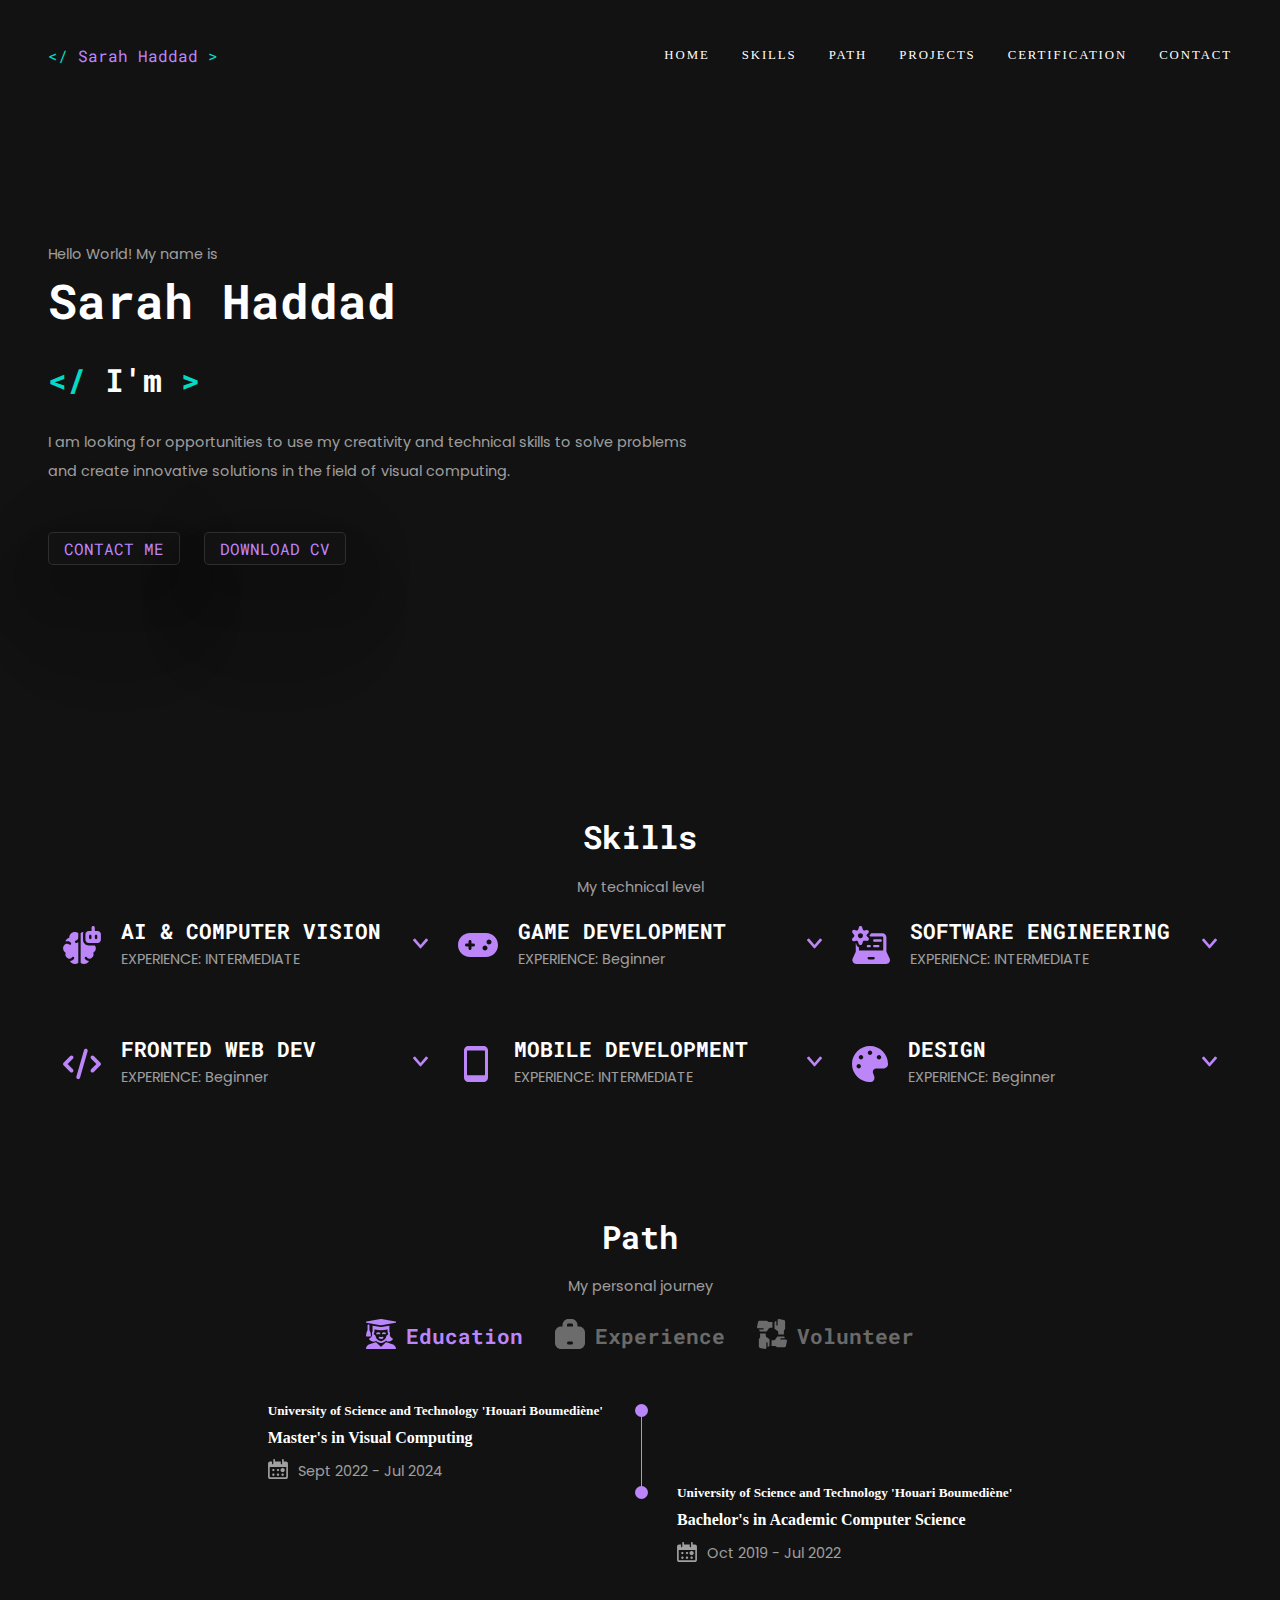
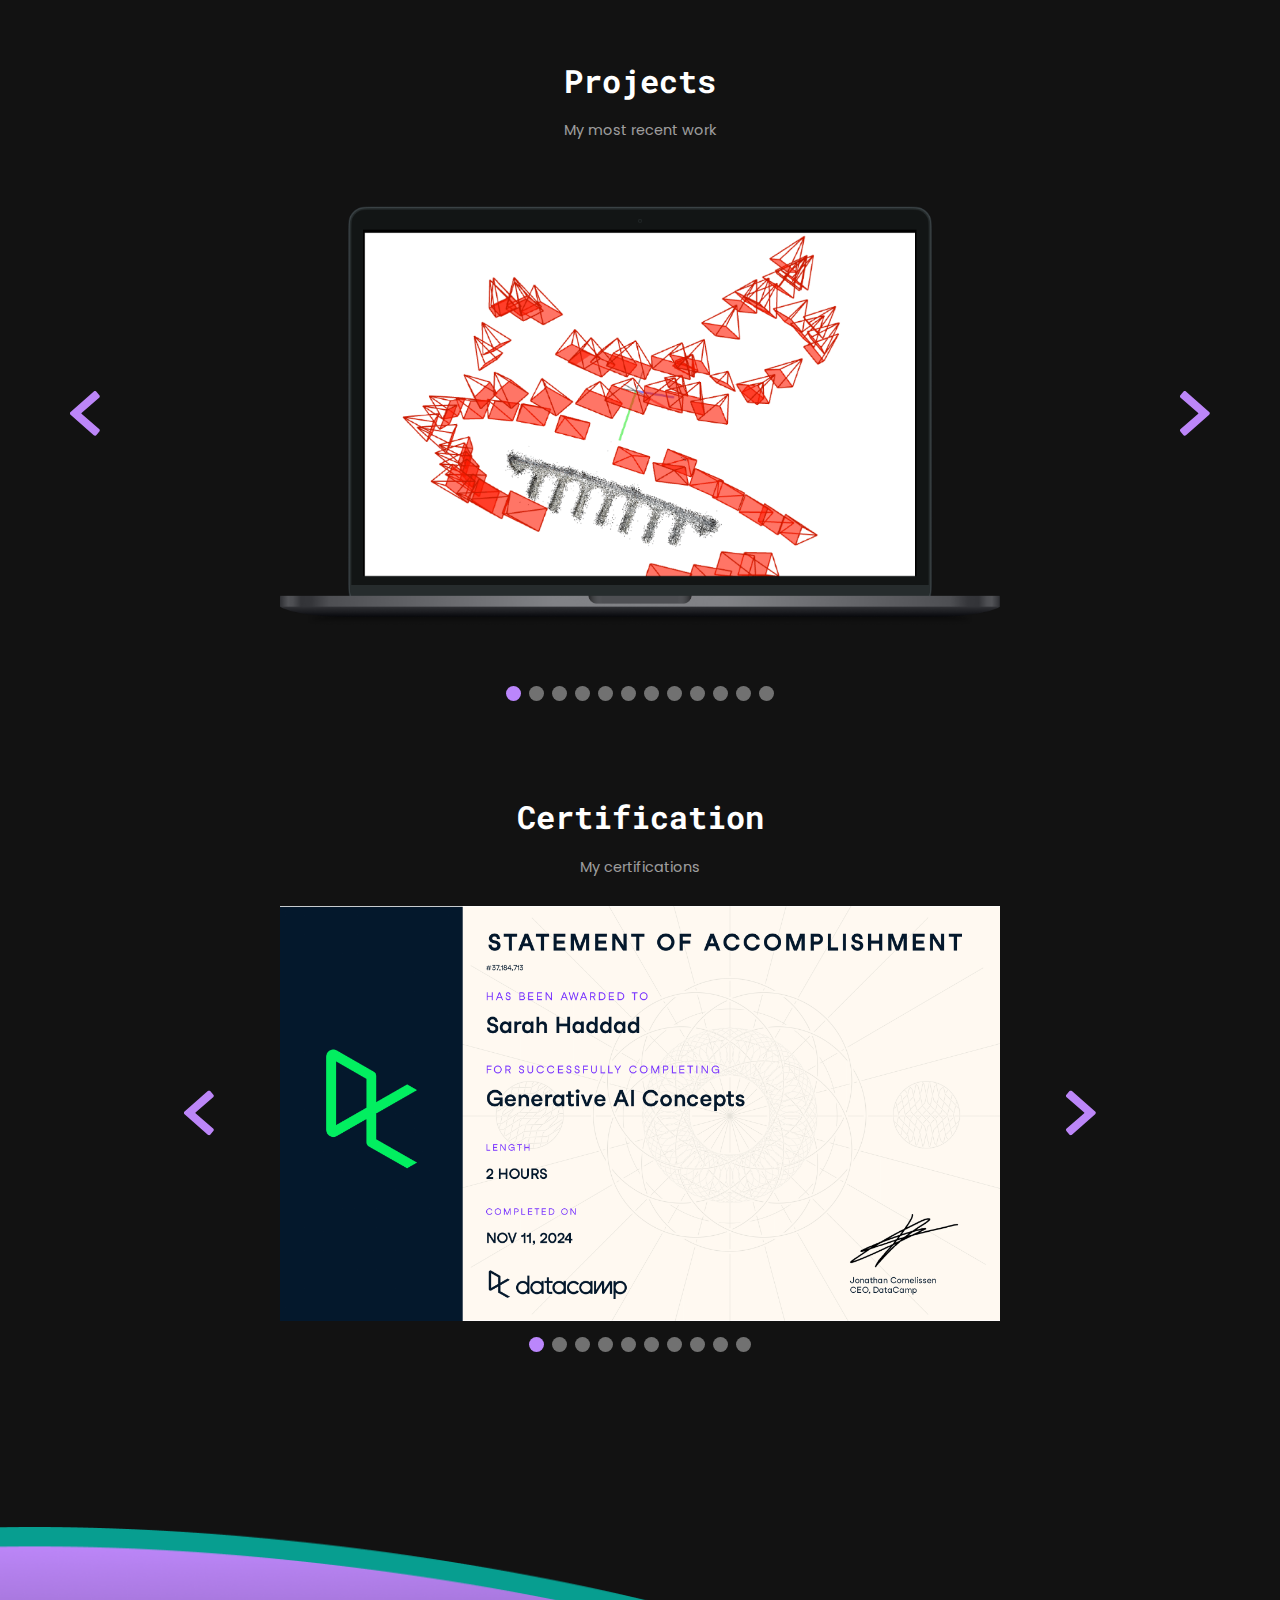
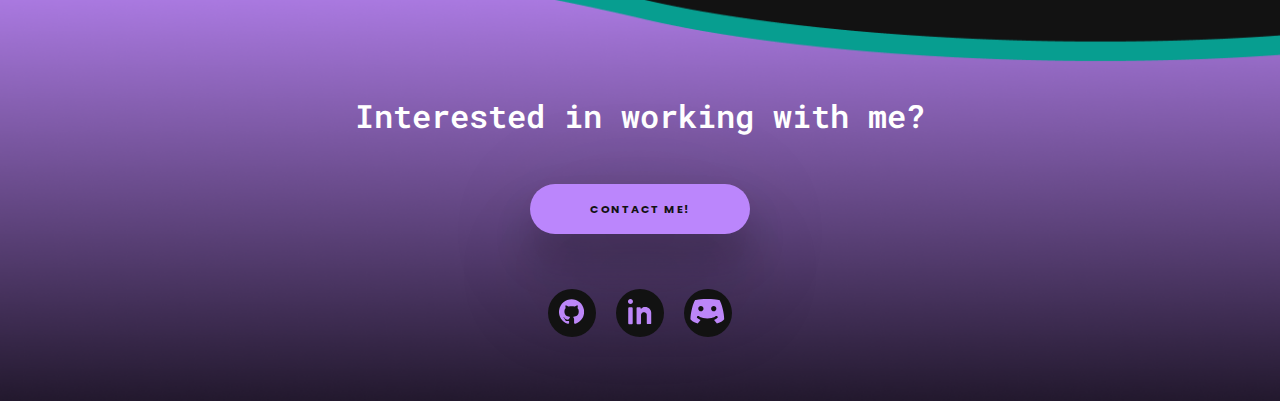
==== commit 686e6c66: "-" ====
--- a/index.html
+++ b/index.html
@@ -1281,7 +1281,7 @@
         </div>
         <div class="footer-social">
           <div class="social-container">
-            <div class="social-wrapper-first">
+            <div class="social-wrapper">
               <a href="https://github.com/SARAH-HADDAD"><svg width="50" height="50" viewBox="0 0 276 276" fill="none"
                   xmlns="http://www.w3.org/2000/svg">
                   <g clip-path="url(#clip0_8_27)">
--- a/assets/stylee.css
+++ b/assets/stylee.css
@@ -63,6 +63,11 @@
 body {
   background-color: var(--Background);
   color: var(--on);
+  margin: 0;
+  padding: 0;
+  display: flex;
+  flex-direction: column;
+  min-height: 100vh;
 }
 
 ul {
@@ -75,21 +80,23 @@
 
 section {
   padding-top: 10rem;
-  margin-left: 5rem;
-  margin-right: 5rem;
+  flex:1;
+  padding: 2rem;
+  box-sizing: border-box;
 }
 
 .section__title,
 .section__subtitle {
   text-align: center;
   padding: 0;
-  margin: 0;
+  margin-bottom: 0;
 }
 
 .sectionbar {
   height: 5px;
   border-radius: 0.25rem;
   background-color: var(--SecondaryBar);
+  margin: 1rem 0;
 }
 
 /*==================== LAYOUT ====================*/
@@ -101,12 +108,14 @@
   left: 0;
   z-index: 100;
   background-color: var(--Background);
+  padding: 1rem;
+  box-sizing: border-box;
 }
 
 .container {
   max-width: 1200px;
-  margin-left: 2rem;
-  margin-right: 2rem;
+  margin-left: auto;
+  margin-right: auto;
   padding-left: 1rem;
   padding-right: 1rem;
   width: 90%;
@@ -125,7 +134,7 @@
     bottom: -100%;
     left: 0;
     width: 100%;
-    background-color: var(--body-color);
+    background-color: var(--Background);
     padding: 2rem 1.5rem 4rem;
     box-shadow: 0 -1px 4px rgba(0, 0, 0, 0.15);
     border-radius: 1.5rem 1.5rem 0 0;
@@ -169,7 +178,6 @@
 
 .nav__logo {
   margin-left: 2rem;
-  flex: display;
   color: var(--Primary);
   font-family: var(--font1);
 }
@@ -190,6 +198,7 @@
 /*==================== HOME ====================*/
 #home {
   padding-top: 15rem;
+  padding-left: 3rem;
   margin-bottom: 10rem;
 }
 
@@ -228,9 +237,9 @@
 }
 
 /*==================== SKILLS ====================*/
-
+/* chnage */
 .skills__container {
-  margin-top: 10rem;
+  padding-top: 15px;
   justify-content: center;
   display: grid;
   grid-gap: 30px;
@@ -662,7 +671,7 @@
 footer{
   position: relative;
   height: 50%;
-  padding-top: 30%;
+  padding-top: 20%;
   padding-bottom: 5%;
 }
 
@@ -790,8 +799,15 @@
   margin-left: 20px;
 }
 
-.social-wrapper-first+.social-wrapper {
-  margin-left: 20px;
+.social-wrapper a:hover svg path {
+  fill: var(--Secondary); /* Change the path fill color */
+  transition: fill 0.3s ease; /* Smooth transition for color change */
+}
+
+/* Optional: Add a slight scale effect on hover */
+.social-wrapper a:hover {
+  transform: scale(1.1);
+  transition: transform 0.3s ease;
 }
 
 .footer-container .container .footer-social .social-container .social-wrapper a, .social-wrapper-first a{
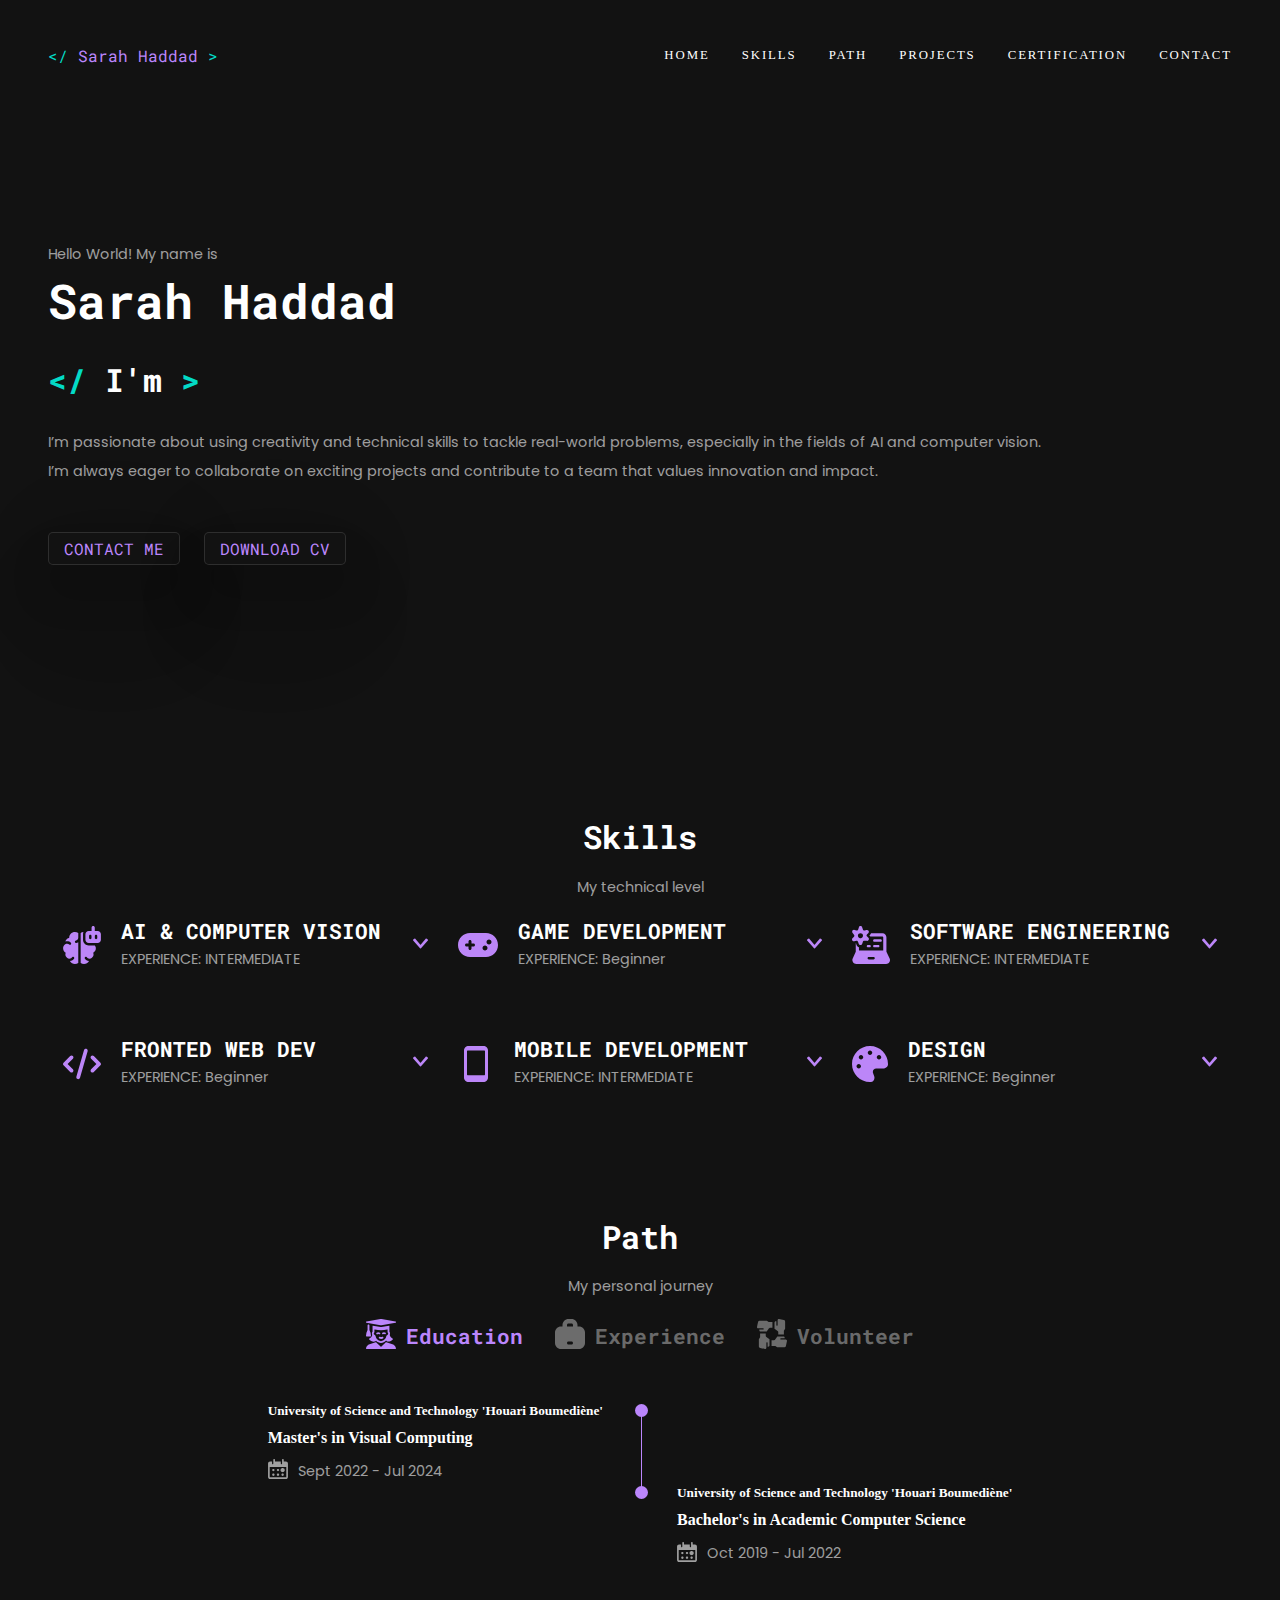
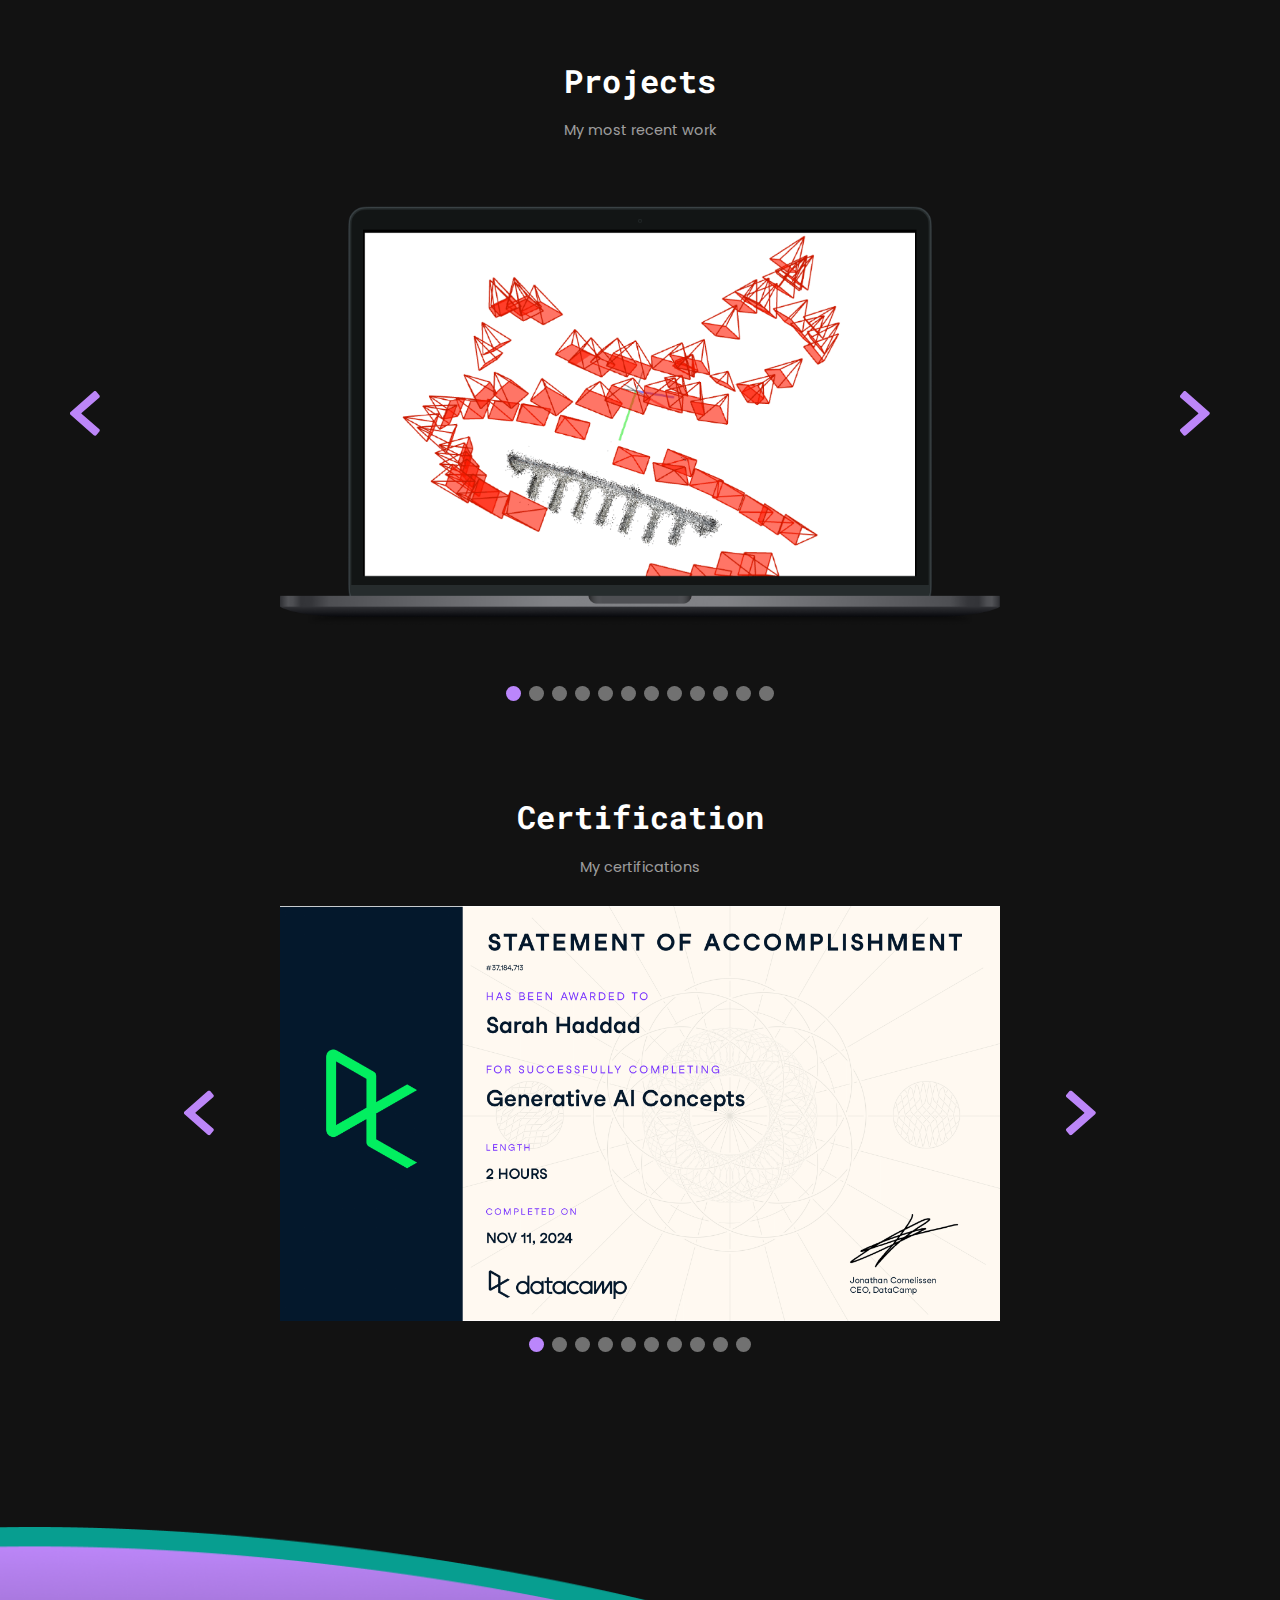
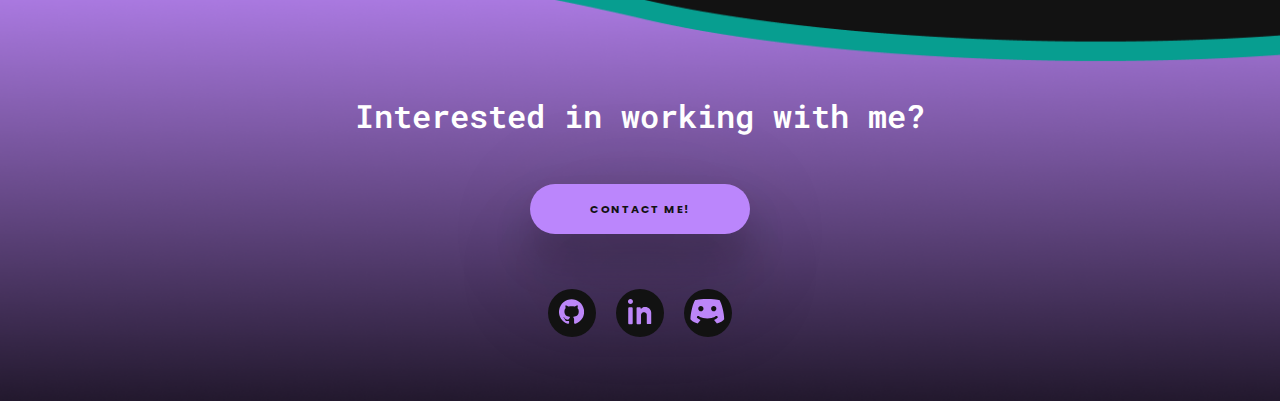
==== commit 13345d77: "-" ====
--- a/index.html
+++ b/index.html
@@ -63,10 +63,9 @@
       <span class="Green">&gt;</span>
     </h2>
     <p>
-      I am looking for opportunities to use my creativity and technical skills
-      to solve problems
+      I’m passionate about using creativity and technical skills to tackle real-world problems, especially in the fields of AI and computer vision.
       <br />
-      and create innovative solutions in the field of visual computing.
+      I’m always eager to collaborate on exciting projects and contribute to a team that values innovation and impact.  
     </p>
     <button id="ContactME">Contact me</button>
     <a href="https://drive.google.com/file/d/1-8u-pyVTPHi-Y_FFVBQuqlkDjjdVcRML/view?usp=sharing"
@@ -1349,7 +1348,7 @@
   <script src='https://cdn.jsdelivr.net/npm/typed.js@2.0.11'></script>
   <script>
     const typed = new Typed('#typeit-quote', {
-      strings: ['a Computer Vision Engineer', 'an AI Enthusiast', 'a Front-End Developer', 'a Game Developer', 'a Mobile Developer', 'a Designer'],
+      strings: ['a Computer Vision Engineer','a Machine Learning Engineer', 'an AI Enthusiast'],
       typeSpeed: 50,
       smartBackspace: true,
       backSpeed: 35,
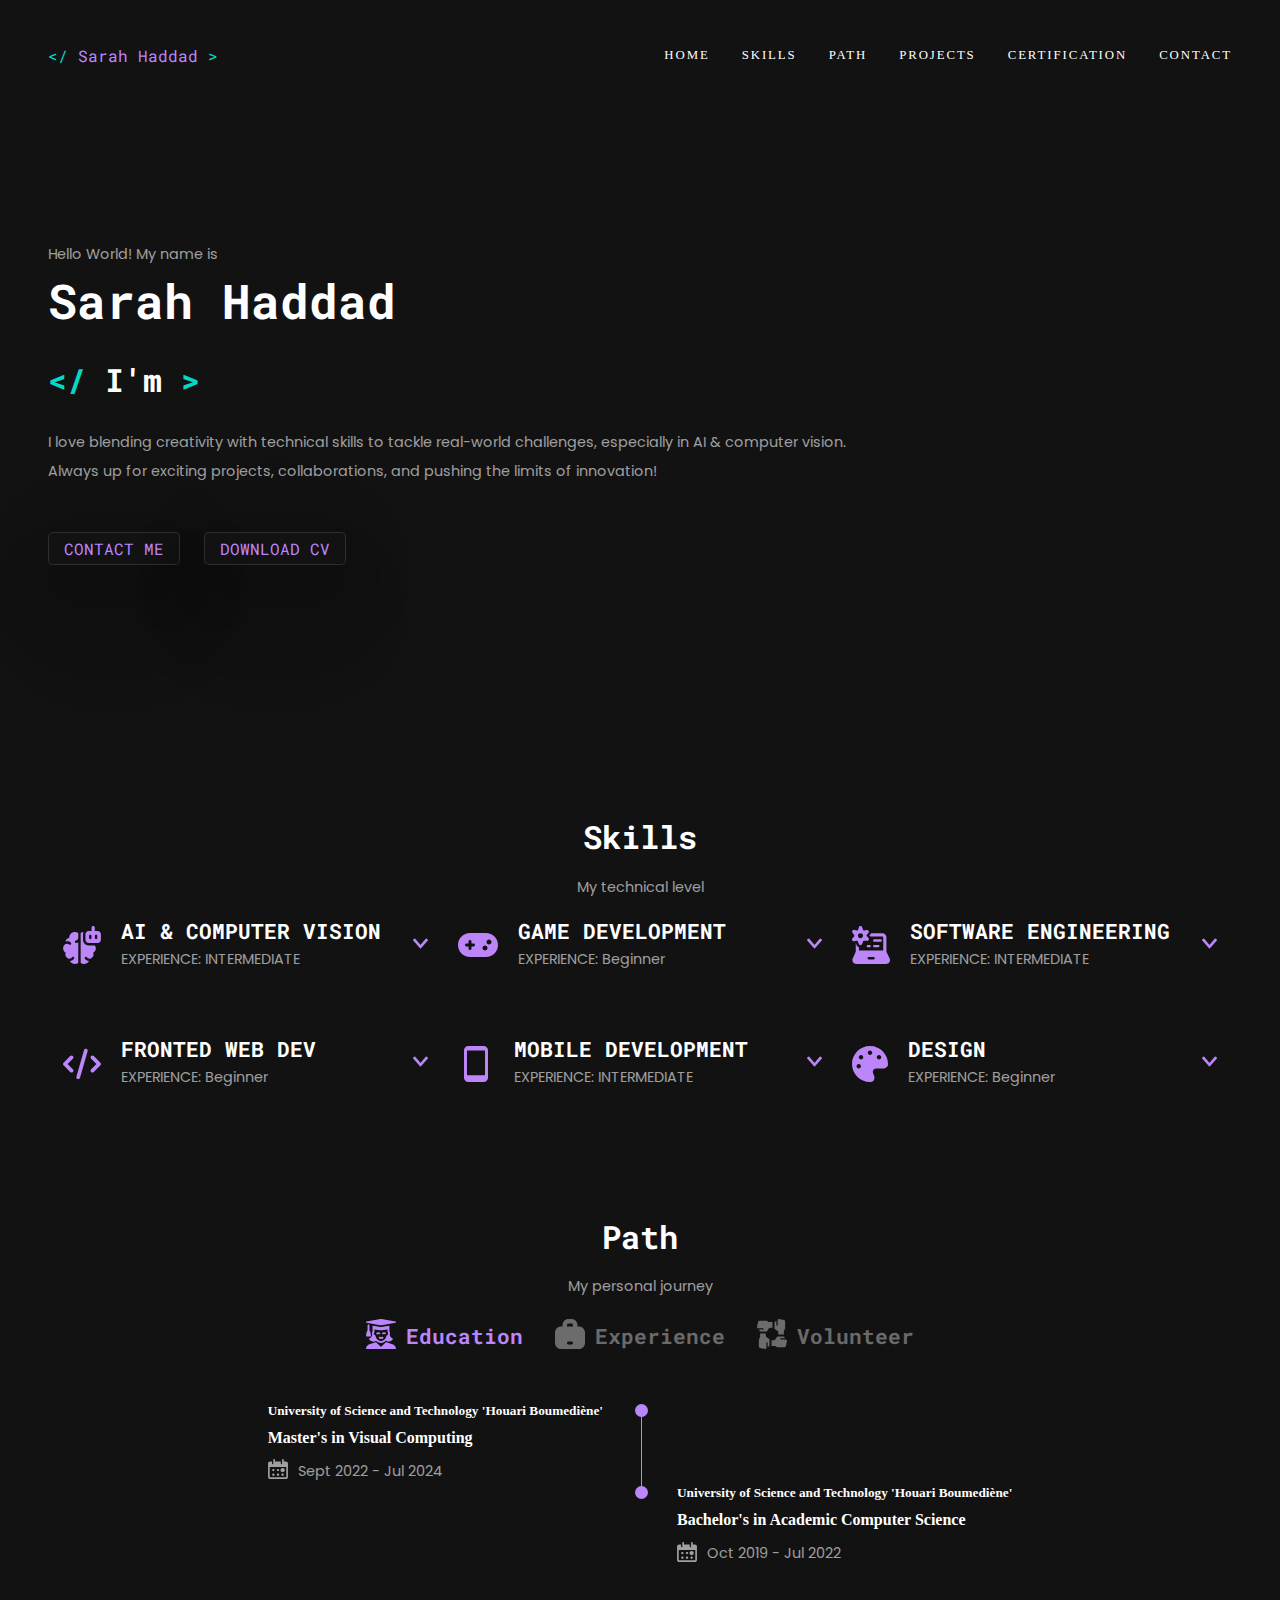
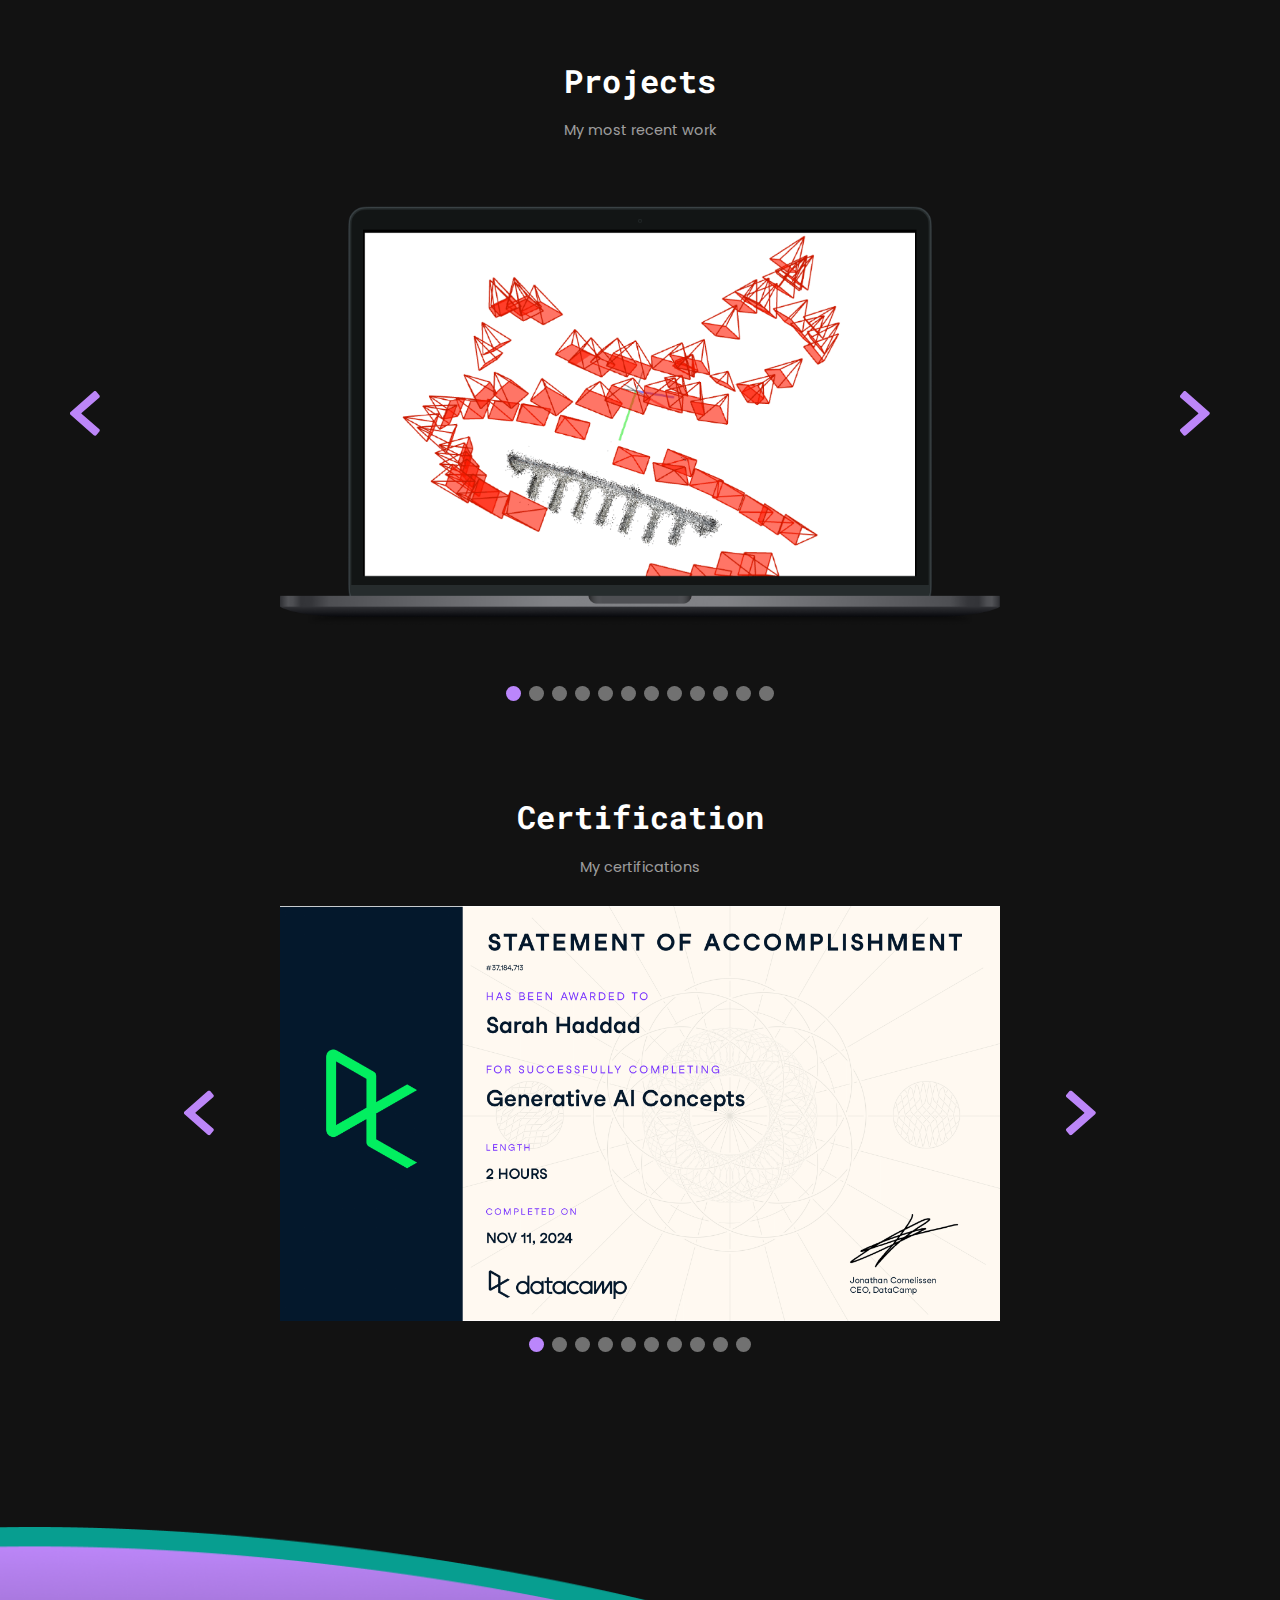
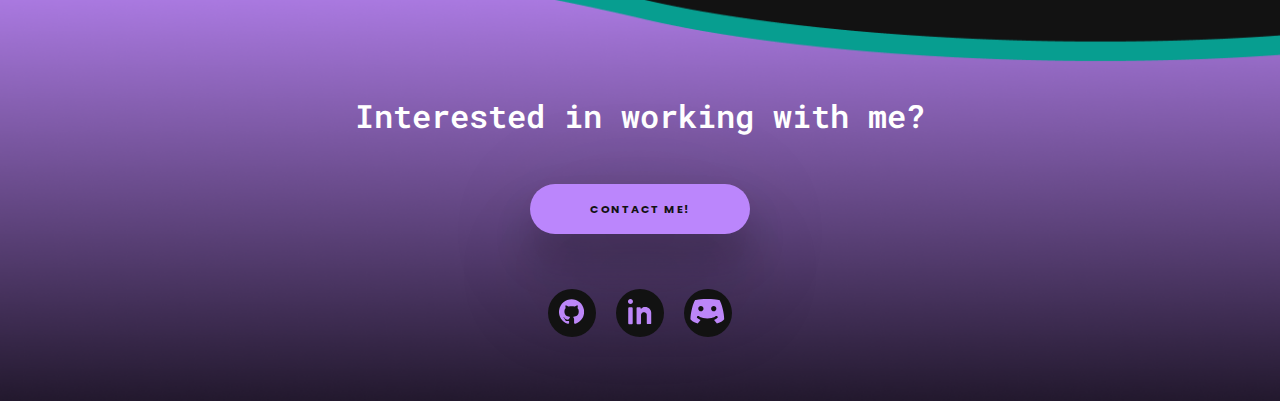
==== commit a2e7541e: "-" ====
--- a/index.html
+++ b/index.html
@@ -63,9 +63,9 @@
       <span class="Green">&gt;</span>
     </h2>
     <p>
-      I’m passionate about using creativity and technical skills to tackle real-world problems, especially in the fields of AI and computer vision.
+      I love blending creativity with technical skills to tackle real-world challenges, especially in AI & computer vision.
       <br />
-      I’m always eager to collaborate on exciting projects and contribute to a team that values innovation and impact.  
+      Always up for exciting projects, collaborations, and pushing the limits of innovation! 
     </p>
     <button id="ContactME">Contact me</button>
     <a href="https://drive.google.com/file/d/1-8u-pyVTPHi-Y_FFVBQuqlkDjjdVcRML/view?usp=sharing"
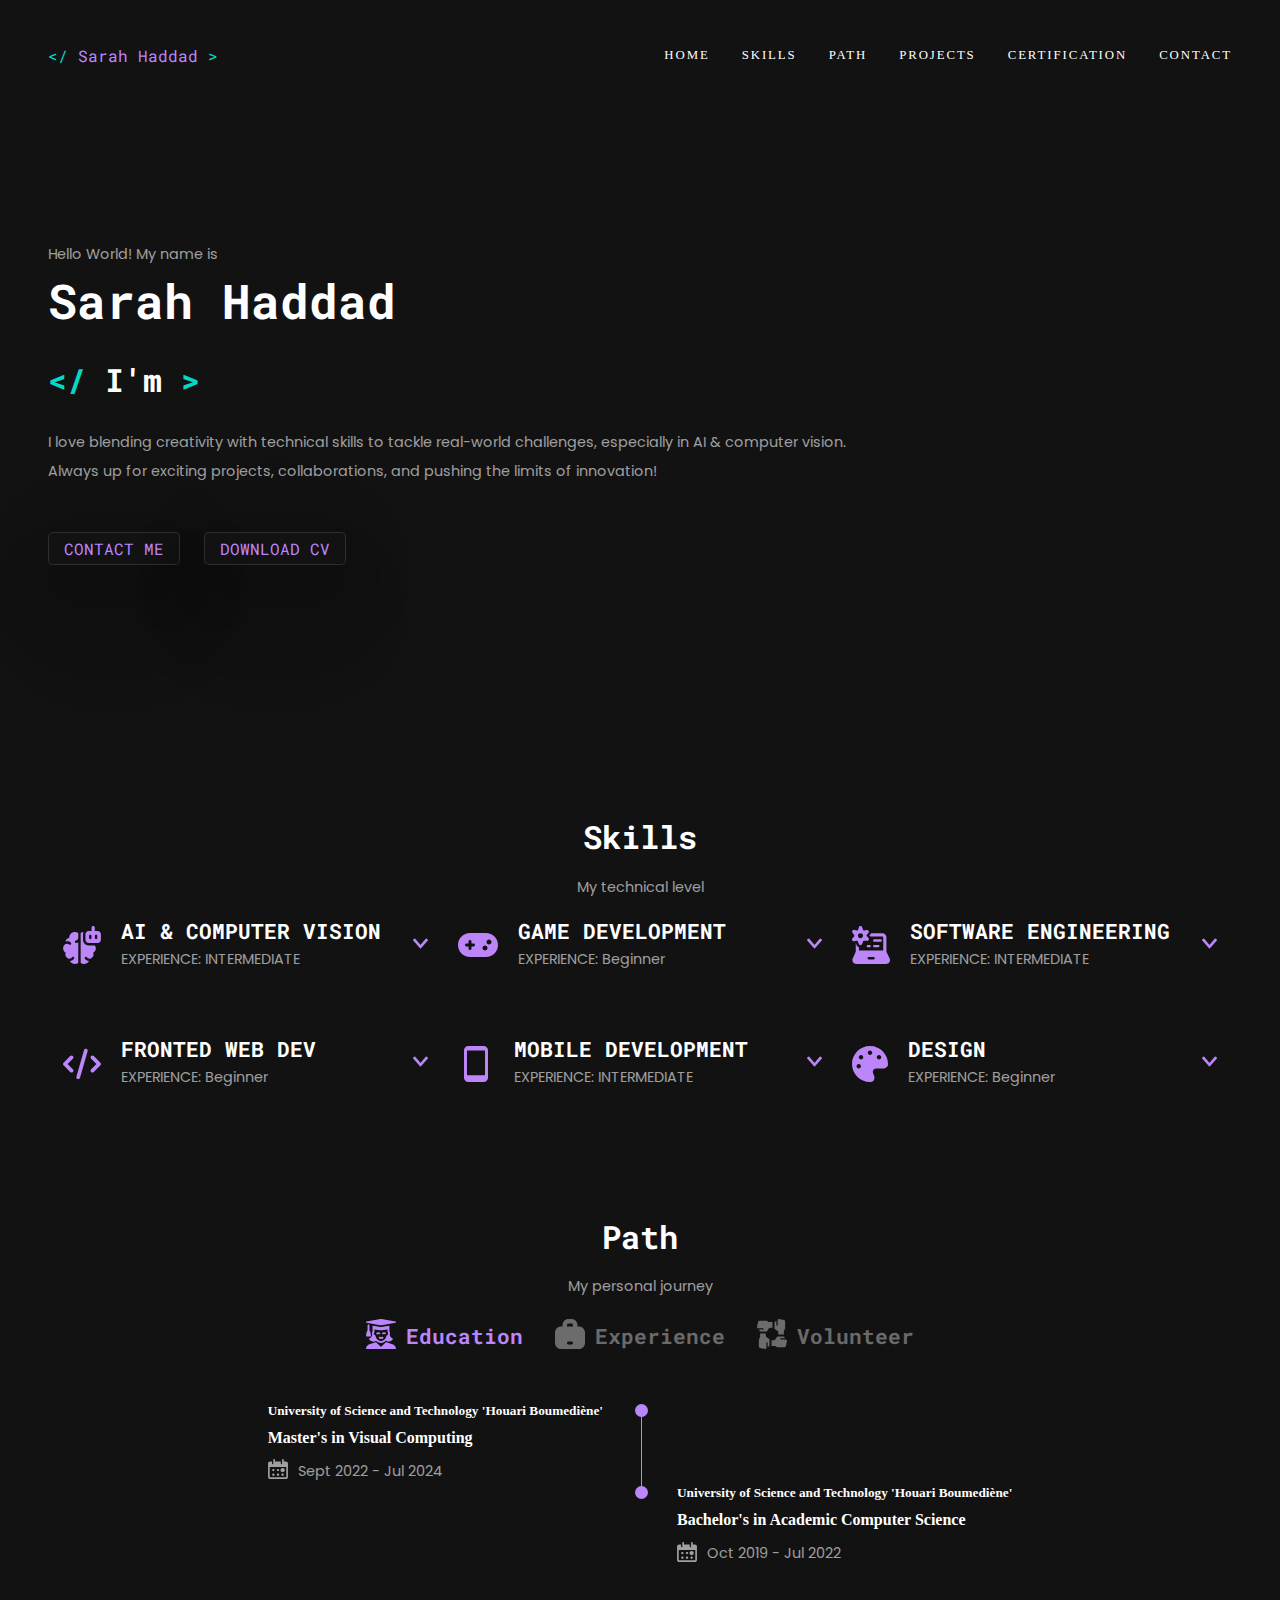
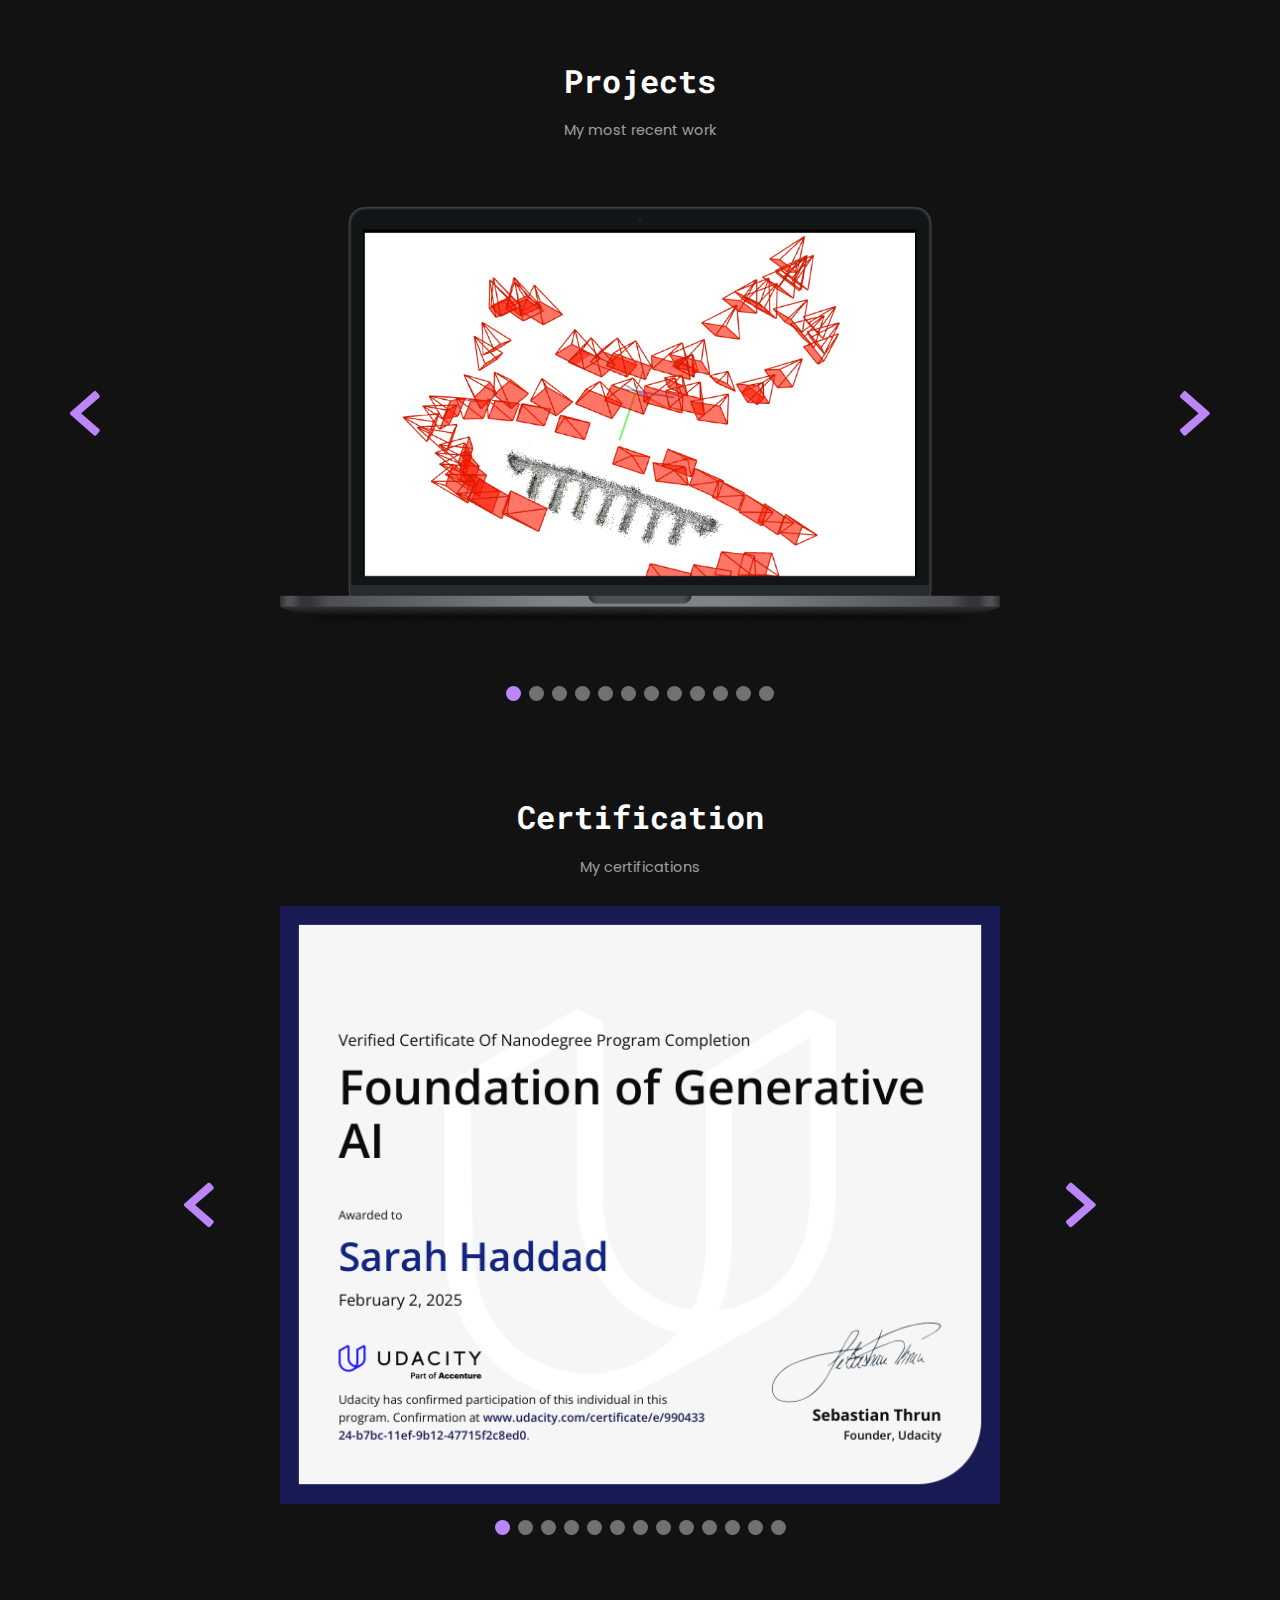
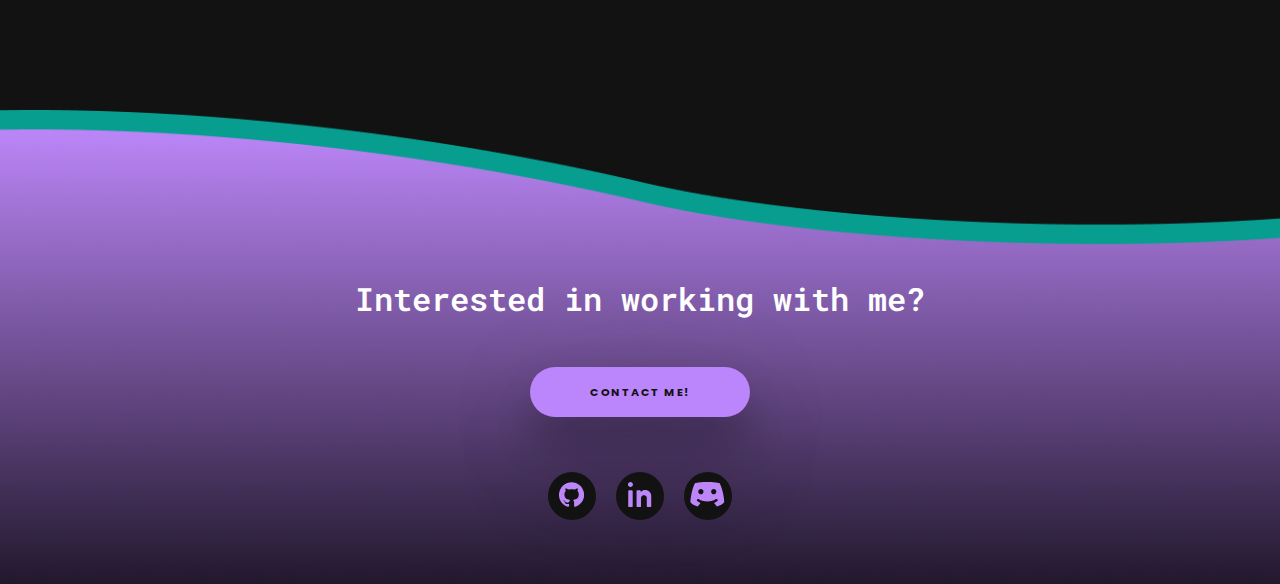
==== commit 2a7496cb: "updaates" ====
--- a/index.html
+++ b/index.html
@@ -247,37 +247,37 @@
           <li>
             <div class="skills__titles">
               <h4 class="skills__name">Python</h4>
-              <p class="skills__number">75%</p>
-            </div>
-            <div class="skills__bar">
-              <span class="skills__percentage number75"> </span>
+              <p class="skills__number">80%</p>
+            </div>
+            <div class="skills__bar">
+              <span class="skills__percentage number80"> </span>
             </div>
           </li>
           <li>
             <div class="skills__titles">
               <h4 class="skills__name">Java</h4>
-              <p class="skills__number">40%</p>
-            </div>
-            <div class="skills__bar">
-              <span class="skills__percentage number40"> </span>
+              <p class="skills__number">60%</p>
+            </div>
+            <div class="skills__bar">
+              <span class="skills__percentage number60"> </span>
             </div>
           </li>
           <li>
             <div class="skills__titles">
               <h4 class="skills__name">C</h4>
-              <p class="skills__number">60%</p>
-            </div>
-            <div class="skills__bar">
-              <span class="skills__percentage number60"> </span>
+              <p class="skills__number">70%</p>
+            </div>
+            <div class="skills__bar">
+              <span class="skills__percentage number70"> </span>
             </div>
           </li>
           <li>
             <div class="skills__titles">
               <h4 class="skills__name">GitHub</h4>
-              <p class="skills__number">60%</p>
-            </div>
-            <div class="skills__bar">
-              <span class="skills__percentage number60"> </span>
+              <p class="skills__number">70%</p>
+            </div>
+            <div class="skills__bar">
+              <span class="skills__percentage number70"> </span>
             </div>
           </li>
         </ul>
@@ -335,10 +335,10 @@
             <!-- Javascript: 50% -->
             <div class="skills__titles">
               <h4 class="skills__name">Javascript</h4>
-              <p class="skills__number">50%</p>
-            </div>
-            <div class="skills__bar">
-              <span class="skills__percentage number50"> </span>
+              <p class="skills__number">70%</p>
+            </div>
+            <div class="skills__bar">
+              <span class="skills__percentage number70"> </span>
             </div>
           </li>
           <!-- D3.js: 50% -->
@@ -600,12 +600,14 @@
         </div>
         <!-- path content 2 -->
         <div class="path__content" data-content id="experience">
-          <!-- Path 1 -->
-          <!-- <div class="path__data">
-            <h5 class="path__subtitle">
-              University of Science and Technology 'Houari Boumediène'
-            </h5>
-            <h4 class="path__title">Master's in Visual Computing</h4>
+          <div> </div>
+          <div class="line__rounder">
+            <span class="path__rounder"></span>
+            <span class="path__line"></span>
+          </div>
+          <div class="path__data">
+            <h5 class="path__subtitle">Freelance</h5>
+            <h4 class="path__title">AI Developer</h4>
             <div class="path__calendar">
               <i class="calendar-icon">
                 <svg xmlns="http://www.w3.org/2000/svg" width="20" height="20" viewBox="0 0 276 276" fill="none">
@@ -614,7 +616,24 @@
                     fill="#A0A0A0" />
                 </svg>
               </i>
-              <p>Sept 2022 - Jul 2024</p>
+              <p>Sept 2024 - Present</p>
+            </div>
+          </div>
+
+         <div class="path__data">
+            <h5 class="path__subtitle">
+              INSIM
+            </h5>
+            <h4 class="path__title">Python Instructor</h4>
+            <div class="path__calendar">
+              <i class="calendar-icon">
+                <svg xmlns="http://www.w3.org/2000/svg" width="20" height="20" viewBox="0 0 276 276" fill="none">
+                  <path fill-rule="evenodd" clip-rule="evenodd"
+                    d="M96.3125 11.9025C96.343 8.85251 95.1606 5.91533 93.0255 3.73709C90.8904 1.55886 87.9775 0.318002 84.9275 0.287502C81.8775 0.257002 78.9403 1.43936 76.7621 3.57446C74.5839 5.70956 73.343 8.62251 73.3125 11.6725V11.9025V63.71C73.3125 65.9975 72.4038 68.1913 70.7863 69.8088C69.1688 71.4263 66.975 72.335 64.6875 72.335C62.4 72.335 60.2062 71.4263 58.5887 69.8088C56.9712 68.1913 56.0625 65.9975 56.0625 63.71V34.5H28.957C13.662 34.5115 0.678497 47.4835 0.678497 62.79V247.319C0.678497 262.614 13.662 275.609 28.957 275.609H247.043C262.338 275.609 275.322 262.614 275.322 247.319V62.79C275.31 47.495 262.338 34.5 247.043 34.5H217.062V11.9025C217.078 10.3923 216.795 8.89391 216.231 7.49289C215.667 6.09187 214.833 4.81564 213.776 3.73709C211.64 1.55886 208.727 0.318002 205.678 0.287502C204.167 0.2724 202.669 0.554902 201.268 1.11888C199.867 1.68286 198.591 2.51726 197.512 3.57446C195.334 5.70956 194.093 8.62251 194.062 11.6725V11.9025V63.71C194.062 65.9975 193.154 68.1913 191.536 69.8088C189.919 71.4263 187.725 72.335 185.438 72.335C183.15 72.335 180.956 71.4263 179.339 69.8088C177.721 68.1913 176.812 65.9975 176.812 63.71V34.5H96.3125V11.9025ZM23.6785 247.319V108.974H252.322V247.319C252.322 249.918 249.642 252.609 247.043 252.609H28.957C26.358 252.609 23.6785 249.918 23.6785 247.319ZM172.638 152.824C172.624 149.004 173.366 145.22 174.821 141.689C176.276 138.158 178.415 134.949 181.115 132.248C183.815 129.547 187.023 127.407 190.553 125.951C194.084 124.494 197.868 123.751 201.687 123.763C205.507 123.749 209.292 124.492 212.824 125.947C216.356 127.403 219.565 129.543 222.266 132.244C224.968 134.945 227.108 138.154 228.563 141.686C230.019 145.218 230.761 149.003 230.747 152.824C230.761 156.644 230.019 160.429 228.563 163.961C227.108 167.493 224.968 170.702 222.266 173.403C219.565 176.104 216.356 178.244 212.824 179.7C209.292 181.155 205.507 181.898 201.687 181.884C197.868 181.896 194.084 181.153 190.553 179.696C187.023 178.24 183.815 176.1 181.115 173.399C178.415 170.698 176.276 167.489 174.821 163.958C173.366 160.427 172.624 156.643 172.638 152.824ZM121.486 152.824C121.486 143.67 128.846 136.31 138 136.31C147.154 136.31 154.514 143.67 154.514 152.824C154.514 161.978 147.154 169.338 138 169.338C128.846 169.338 121.486 161.978 121.486 152.824ZM121.486 216.614C121.486 207.46 128.846 200.1 138 200.1C147.154 200.1 154.514 207.46 154.514 216.614C154.514 225.768 147.154 233.128 138 233.128C128.846 233.128 121.486 225.768 121.486 216.614ZM185.173 216.614C185.173 207.46 192.533 200.1 201.687 200.1C210.841 200.1 218.201 207.46 218.201 216.614C218.201 225.768 210.841 233.128 201.687 233.128C192.533 233.128 185.173 225.768 185.173 216.614ZM57.799 216.614C57.799 207.46 65.159 200.1 74.313 200.1C83.467 200.1 90.827 207.46 90.827 216.614C90.827 225.768 83.467 233.128 74.313 233.128C65.159 233.128 57.799 225.768 57.799 216.614ZM57.5345 153.1C57.5345 143.946 64.8945 136.586 74.0485 136.586C83.2025 136.586 90.5625 143.946 90.5625 153.1C90.5625 162.254 83.2025 169.614 74.0485 169.614C64.8945 169.614 57.5345 162.254 57.5345 153.1Z"
+                    fill="#A0A0A0" />
+                </svg>
+              </i>
+              <p>Feb 2025 - Apr 2025</p>
             </div>
           </div>
           <div class="line__rounder">
@@ -622,7 +641,7 @@
 
             <span class="path__line"></span>
           </div>
-          <div> </div> -->
+          <div> </div> 
 
           <!-- Path 2 -->
           <div> </div>
@@ -1151,7 +1170,32 @@
 
           <div class="certificationSlides fade">
             <div class="image">
-              <img class="image__img" src="assets/images/Certificates /Generative Al Concepts.png" alt="Certification1">
+              <img class="image__img" src="assets/images/Certificates /Foundation of Generative AI.png" alt="Certification1">
+              <div class="image__overlay image__overlay--blur"></div>
+            </div>
+          </div>
+
+          <div class="certificationSlides fade">
+            <div class="image">
+              <img class="image__img" src="assets/images/Certificates /Sentiment Analysis in Python.jpg"
+                alt="Certification1">
+              <div class="image__overlay image__overlay--blur"></div>
+            </div>
+          </div>
+
+
+          <div class="certificationSlides fade">
+            <div class="image">
+              <img class="image__img" src="assets/images/Certificates /Introduction to Natural Language Processing in Python.jpg"
+                alt="Certification1">
+              <div class="image__overlay image__overlay--blur"></div>
+            </div>
+          </div>
+
+
+          <div class="certificationSlides fade">
+            <div class="image">
+              <img class="image__img" src="assets/images/Certificates /Generative Al Concepts.png">
               <div class="image__overlay image__overlay--blur"></div>
             </div>
           </div>
@@ -1255,6 +1299,9 @@
         <span class="certificationDot dot" onclick="currentSlide(8, 'certification')"></span>
         <span class="certificationDot dot" onclick="currentSlide(9, 'certification')"></span>
         <span class="certificationDot dot" onclick="currentSlide(10, 'certification')"></span>
+        <span class="certificationDot dot" onclick="currentSlide(11, 'certification')"></span>
+        <span class="certificationDot dot" onclick="currentSlide(12, 'certification')"></span>
+        <span class="certificationDot dot" onclick="currentSlide(13, 'certification')"></span>
         <!-- Add more dots -->
       </div>
     </div>
--- a/assets/stylee.css
+++ b/assets/stylee.css
@@ -330,6 +330,9 @@
 .number70 {
   width: 70%;
 }
+.number80 {
+  width: 80%;
+}
 
 .number20 {
   width: 20%;
